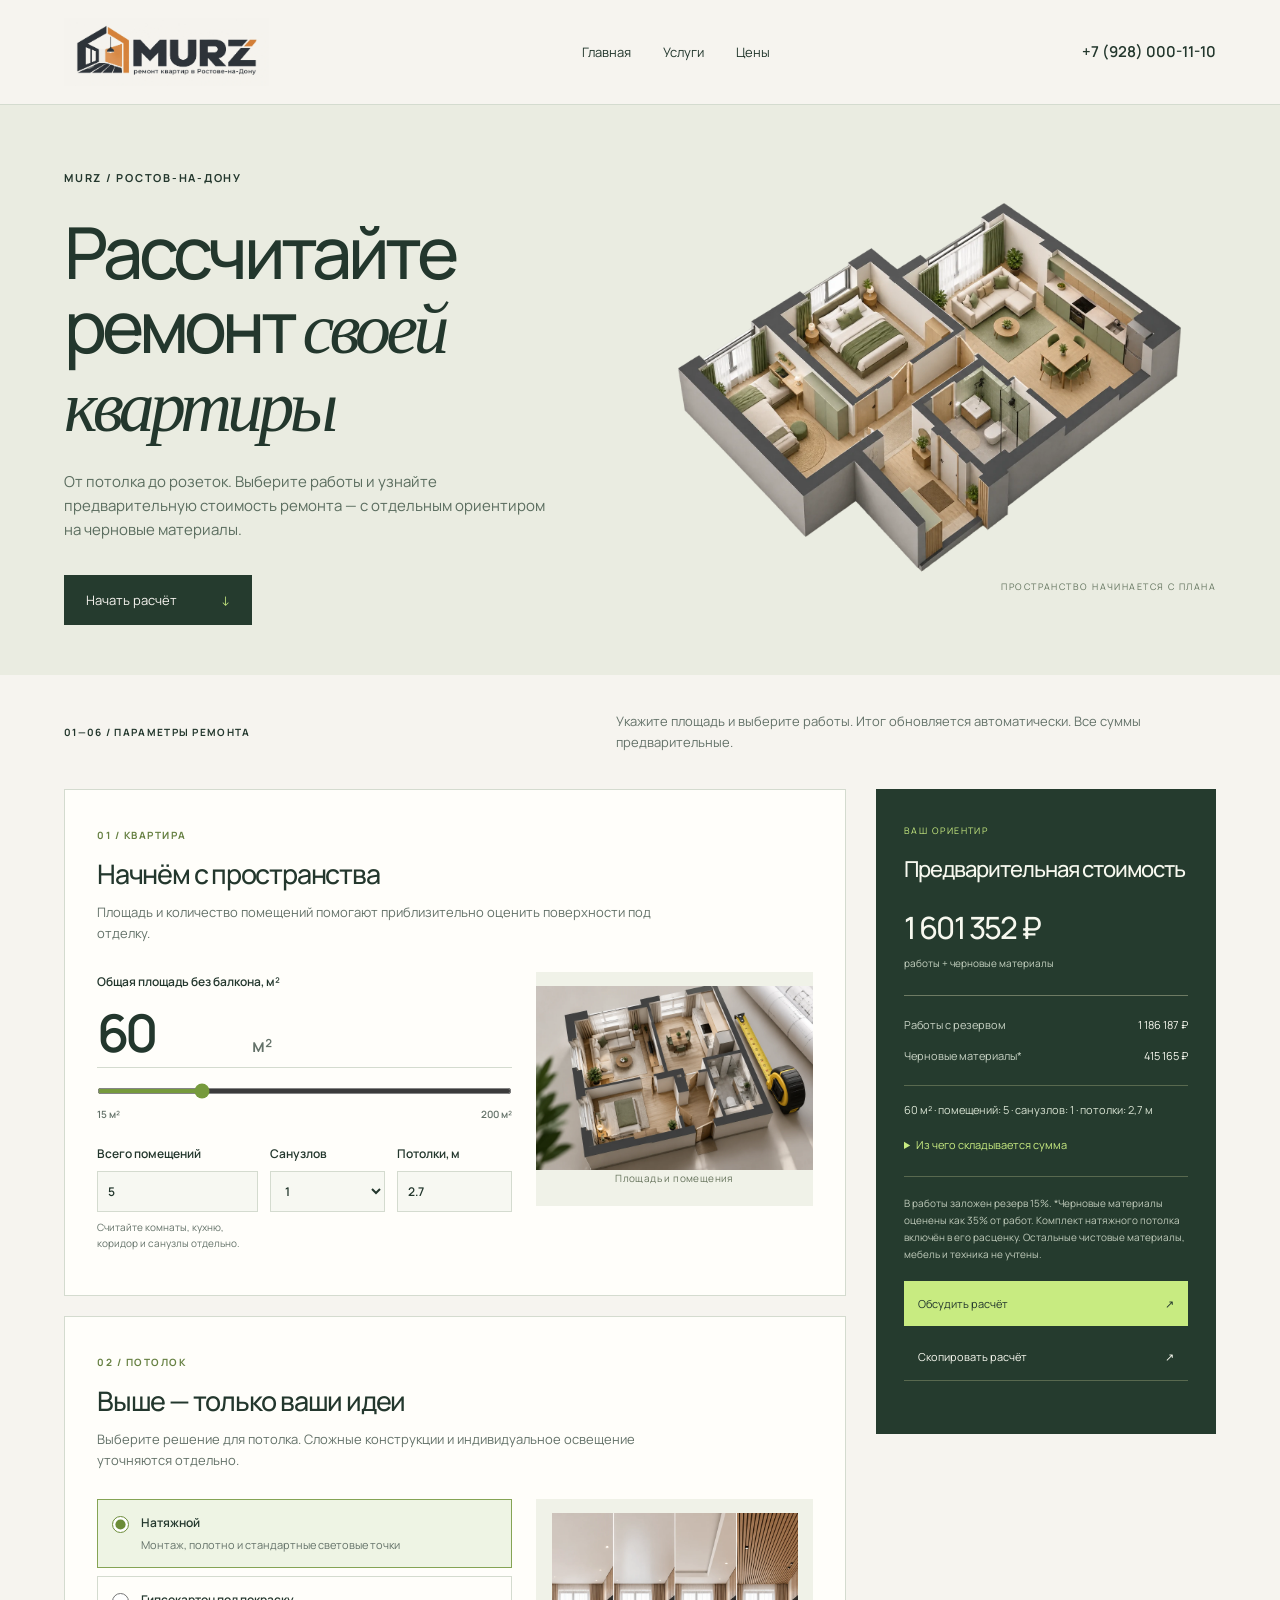
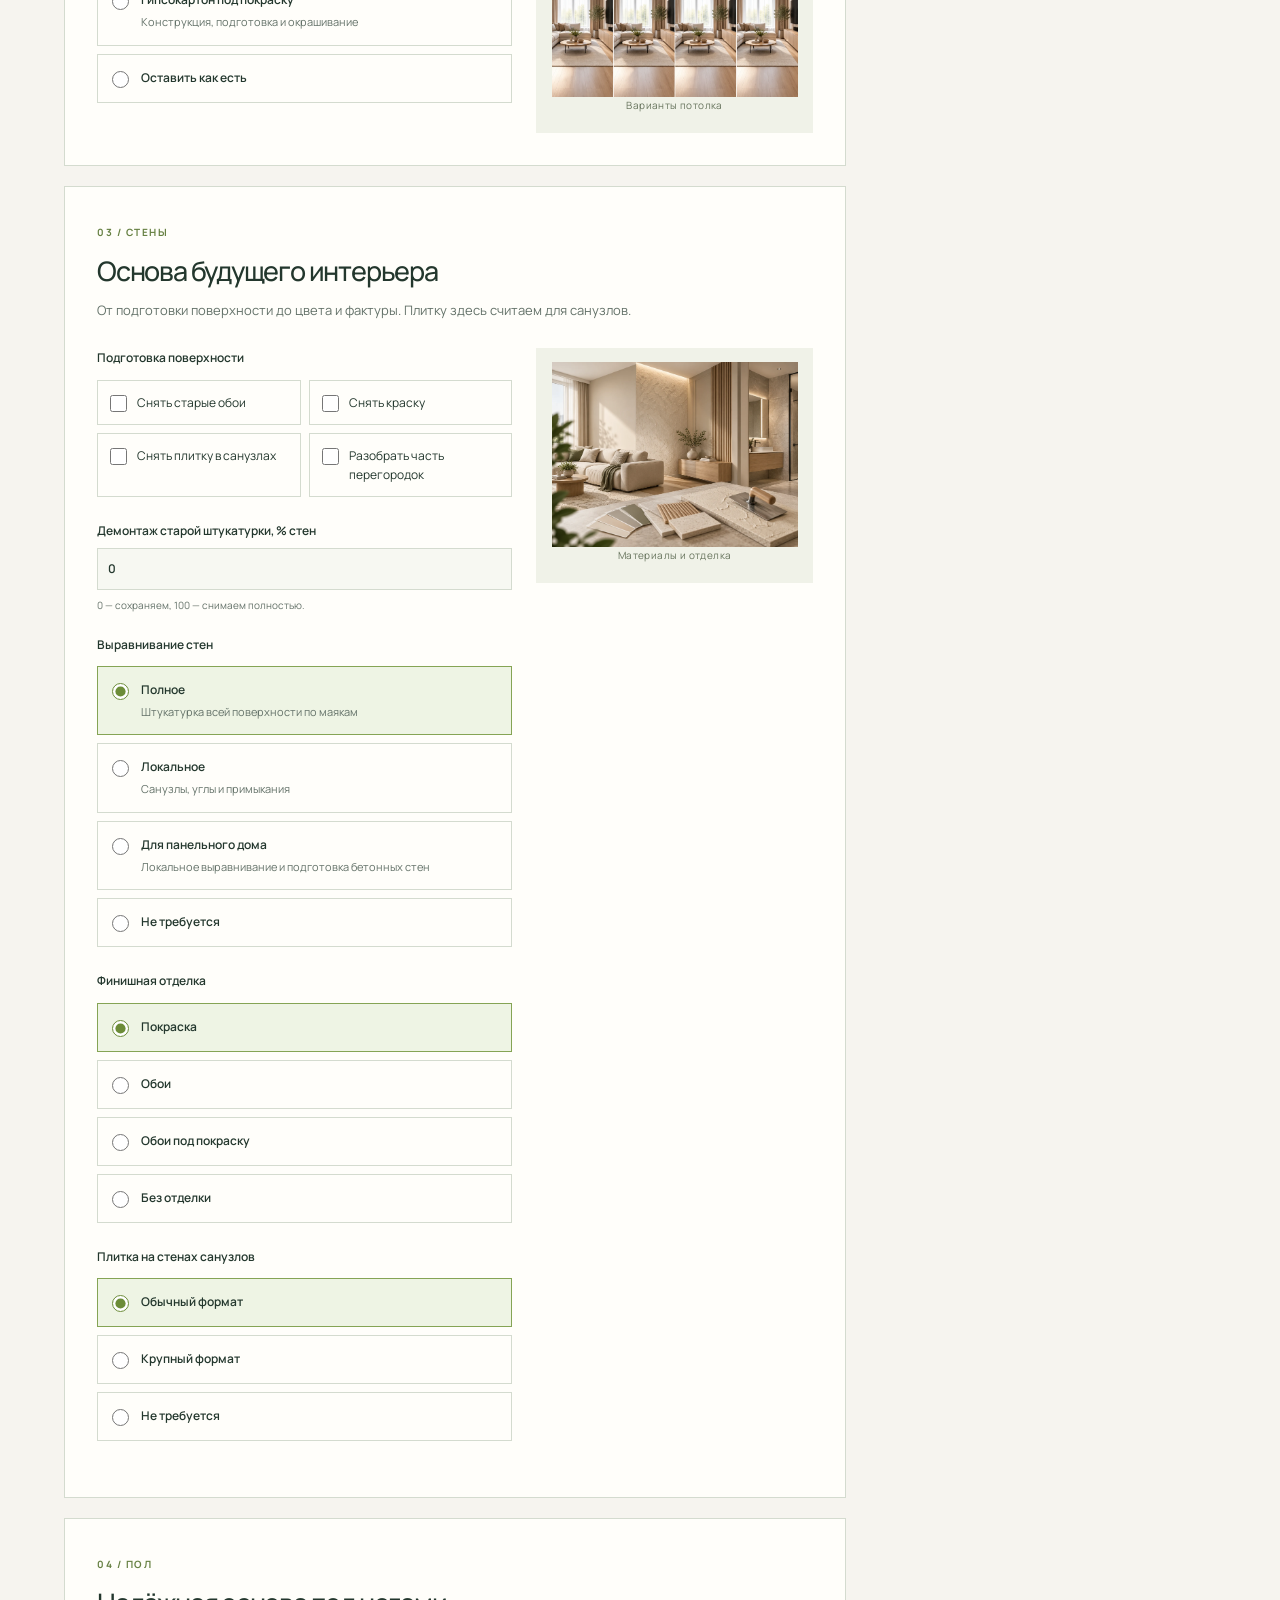
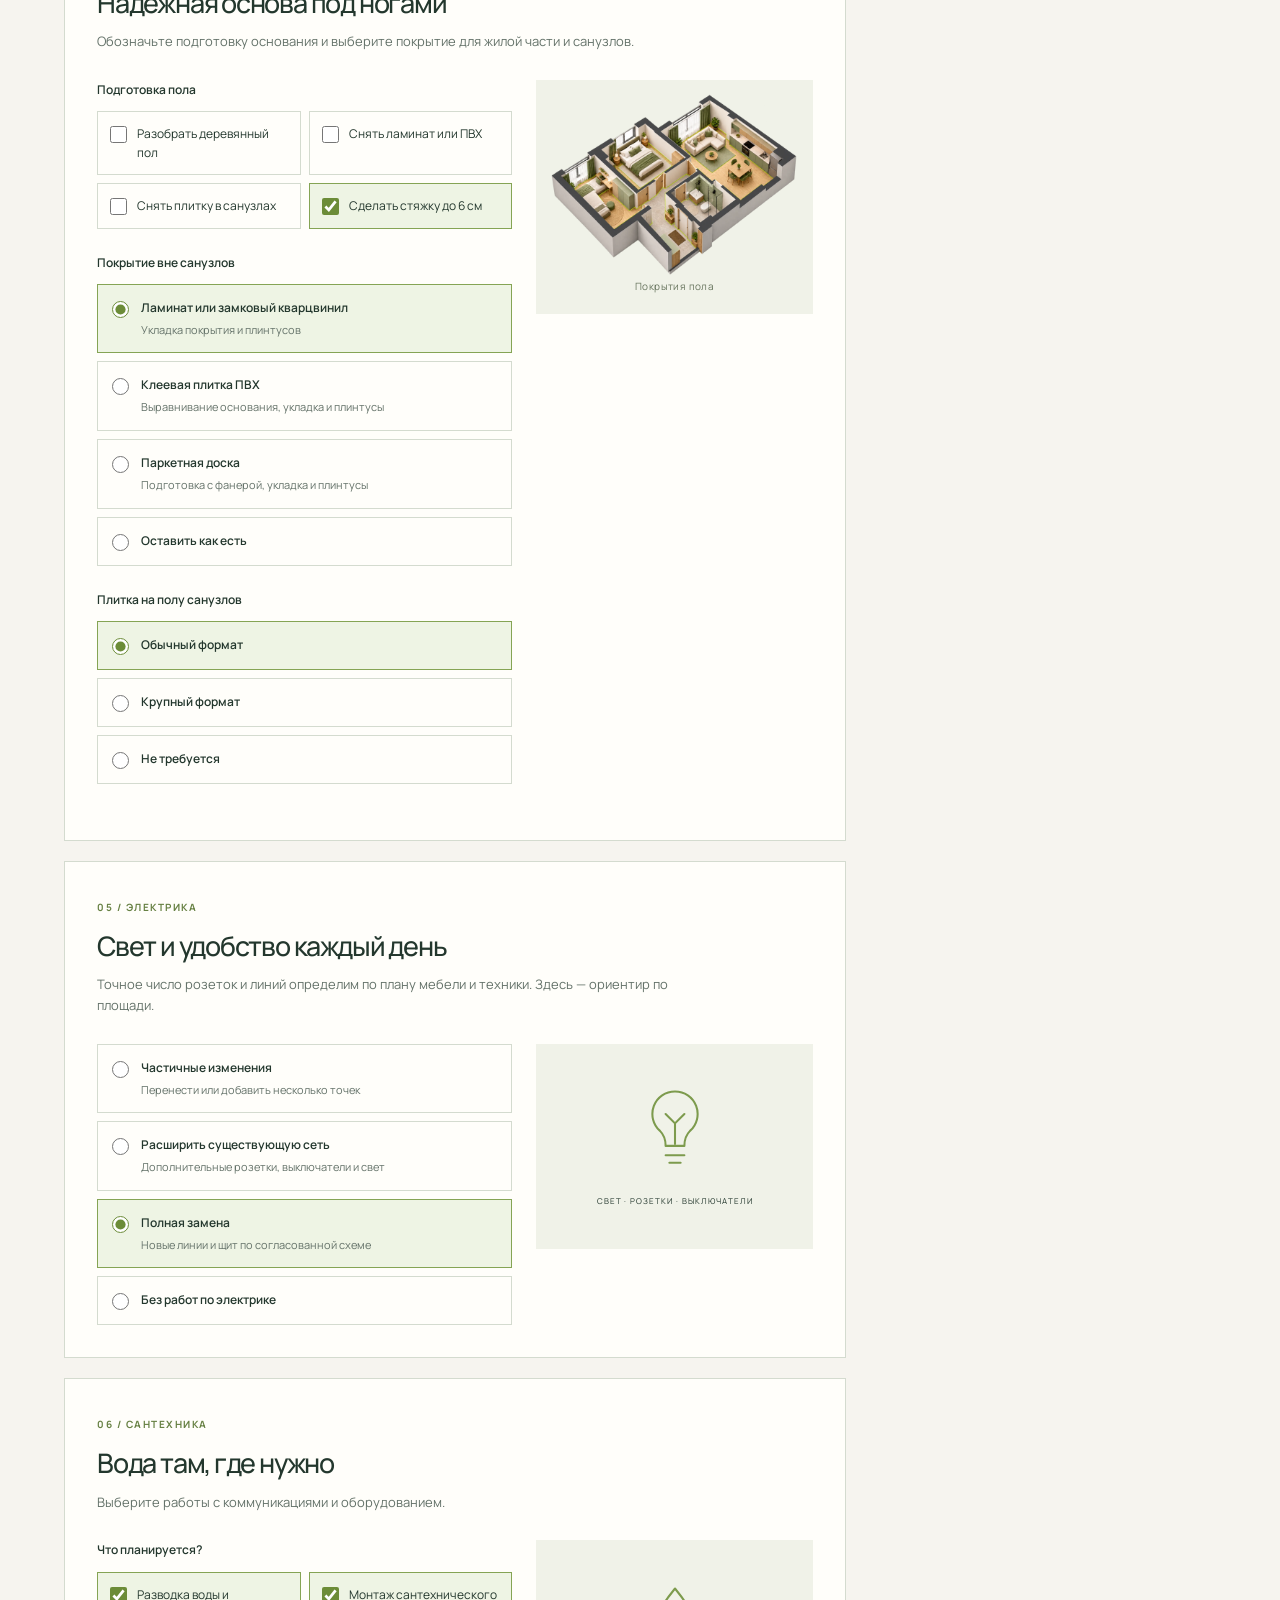
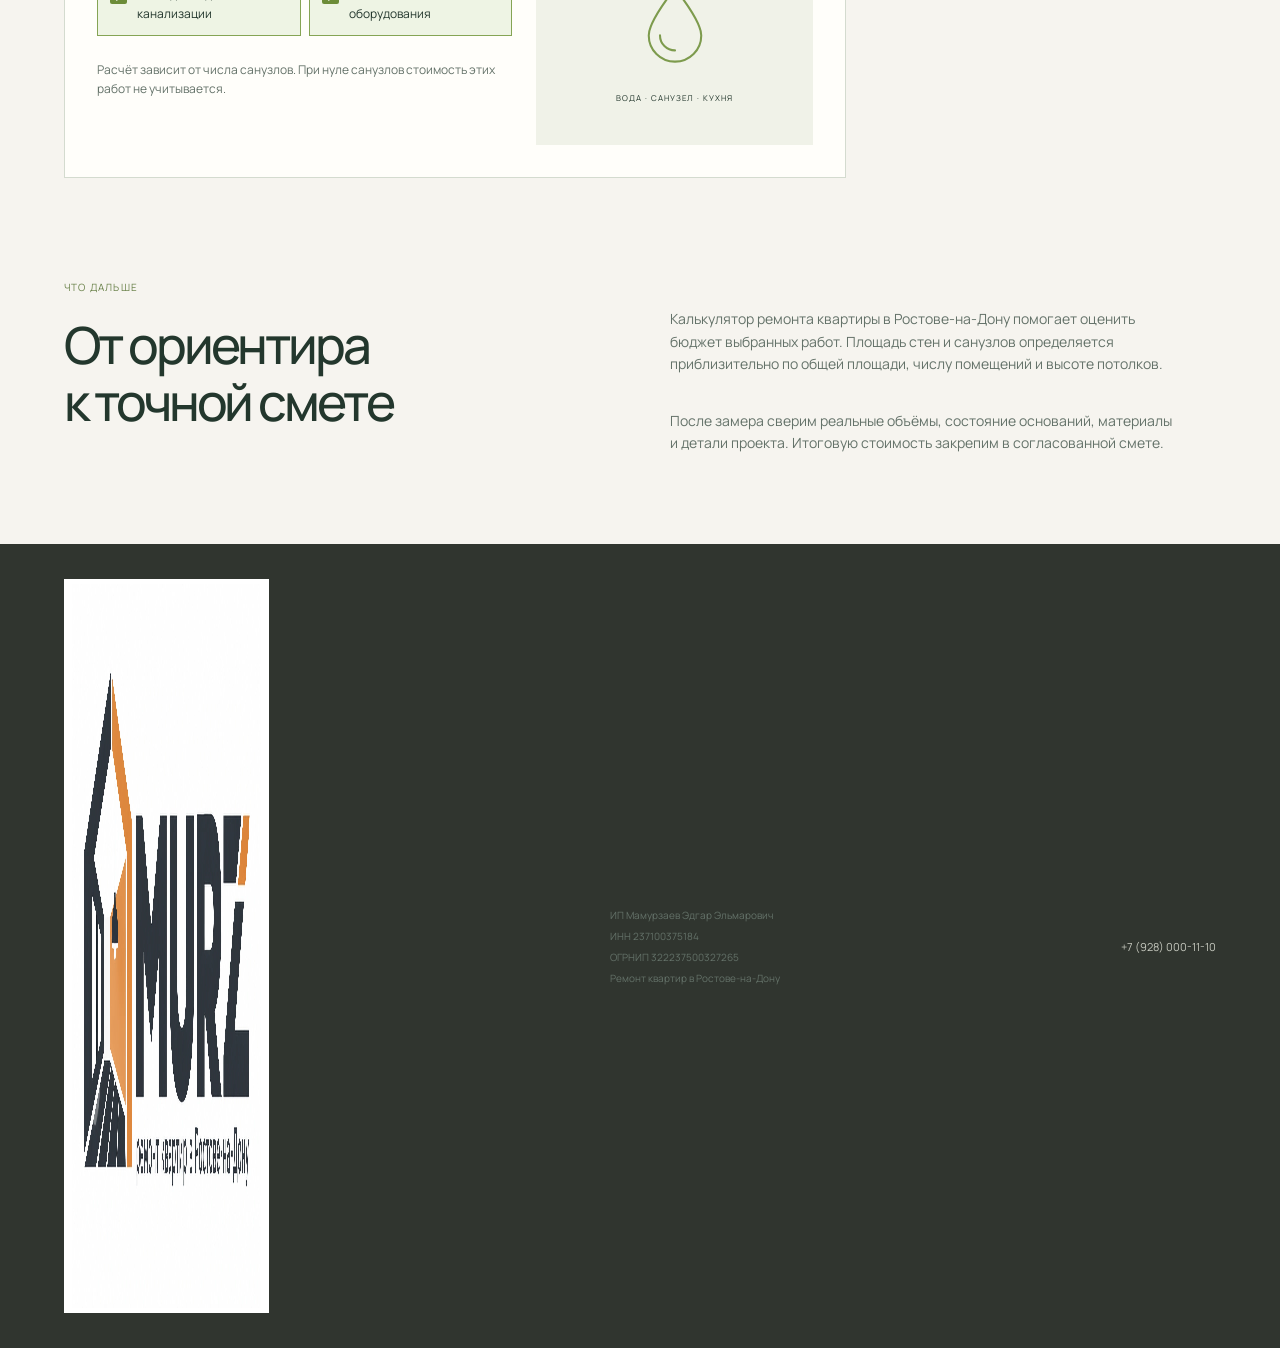
==== calculator/index.html @ fcb72ad4 "Update wall section image in calculator" ====
<!doctype html>
<html lang="ru">
<head>
  <meta charset="utf-8"><meta name="viewport" content="width=device-width, initial-scale=1"><meta name="theme-color" content="#f6f4ef">
  <title>Калькулятор ремонта квартир в Ростове-на-Дону — MURZ</title>
  <meta name="description" content="Рассчитайте стоимость ремонта квартиры в Ростове-на-Дону: потолки, стены, пол, электрика и сантехника. Калькулятор MURZ с разбивкой работ и черновых материалов.">
  <meta property="og:title" content="Калькулятор ремонта квартиры — MURZ"><meta property="og:description" content="Шесть шагов от параметров квартиры к предварительной стоимости ремонта."><meta property="og:type" content="website">
  <link rel="preconnect" href="https://fonts.googleapis.com"><link rel="preconnect" href="https://fonts.gstatic.com" crossorigin>
  <link href="https://fonts.googleapis.com/css2?family=Manrope:wght@400;500;600;700;800&display=swap" rel="stylesheet">
  <link rel="stylesheet" href="../styles.css"><link rel="stylesheet" href="calculator.css?v=brand-20261012">
  <script src="rates.js?v=20261007-2" defer></script><script src="calculator.js?v=20261007-2" defer></script>
</head>
<body>
  <header class="calc-header"><a class="brand brand-logo-link" href="../index.html" aria-label="MURZ — главная"><img class="brand-logo" src="../images/murz-logo.webp" alt="Логотип MURZ — ремонт квартир в Ростове-на-Дону" width="2172" height="724"></a><nav aria-label="Основная навигация"><a href="../index.html">Главная</a><a href="../services/">Услуги</a><a href="../index.html#prices">Цены</a></nav><a class="calc-header-phone" href="tel:+79280001110">+7 (928) 000-11-10</a></header>
  <main>
    <section class="calc-hero"><div class="calc-container calc-hero-grid"><div class="calc-hero-copy"><p class="calc-eyebrow">MURZ / РОСТОВ-НА-ДОНУ</p><h1>Рассчитайте ремонт <em>своей квартиры</em></h1><p>От потолка до розеток. Выберите работы и узнайте предварительную стоимость ремонта — с отдельным ориентиром на черновые материалы.</p><a href="#calculator-form">Начать расчёт <span aria-hidden="true">↓</span></a></div><div class="calc-hero-image"><img src="../images/calc-apartment.webp" alt="Изометрическая иллюстрация квартиры с комнатами, кухней и санузлом" width="1536" height="1024" fetchpriority="high"><span>ПРОСТРАНСТВО НАЧИНАЕТСЯ С ПЛАНА</span></div></div></section>
    <div class="calc-container calc-intro-line"><span>01—06 / ПАРАМЕТРЫ РЕМОНТА</span><p>Укажите площадь и выберите работы. Итог обновляется автоматически. Все суммы предварительные.</p></div>
    <div class="calc-container calc-layout" id="calculator-form"><form id="murz-calc-form" novalidate>
      <section class="calc-section" aria-labelledby="apartment-title"><div class="calc-section-heading"><span>01 / КВАРТИРА</span><h2 id="apartment-title">Начнём с пространства</h2><p>Площадь и количество помещений помогают приблизительно оценить поверхности под отделку.</p></div><div class="calc-section-layout"><div class="calc-controls"><div class="calc-field"><label for="calc-area">Общая площадь без балкона, м²</label><div class="area-control"><input id="calc-area" name="area" type="number" min="15" max="200" step="0.1" value="60" inputmode="decimal" aria-describedby="form-error" required><span>м²</span></div><input id="calc-area-range" type="range" min="15" max="200" step="0.1" value="60" aria-label="Площадь квартиры — ползунок"><div class="range-labels"><span>15 м²</span><span>200 м²</span></div></div>
<div class="select-grid"><label class="calc-field">Всего помещений<input name="rooms" type="number" min="3" max="15" step="1" value="5" required aria-describedby="rooms-help form-error"><small id="rooms-help">Считайте комнаты, кухню, коридор и санузлы отдельно.</small></label><label class="calc-field">Санузлов<select name="bathrooms"><option value="0">0</option><option value="1" selected>1</option><option value="2">2</option></select></label><label class="calc-field">Потолки, м<input name="height" type="number" min="2.3" max="3.7" step="0.01" value="2.7" inputmode="decimal" required aria-describedby="form-error"></label></div><p id="form-error" class="field-error" role="status"></p></div><figure class="calc-figure"><img src="../images/calc-area.webp" alt="Измерительный план квартиры для определения площади и помещений" width="1536" height="1024" loading="lazy"><figcaption>Площадь и помещения</figcaption></figure></div></section>
      <section class="calc-section" aria-labelledby="ceiling-title"><div class="calc-section-heading"><span>02 / ПОТОЛОК</span><h2 id="ceiling-title">Выше — только ваши идеи</h2><p>Выберите решение для потолка. Сложные конструкции и индивидуальное освещение уточняются отдельно.</p></div><div class="calc-section-layout"><div class="calc-controls"><div class="option-stack"><label class="option"><input type="radio" name="ceiling" value="stretch" checked><span><strong>Натяжной</strong><small>Монтаж, полотно и стандартные световые точки</small></span></label><label class="option"><input type="radio" name="ceiling" value="painted"><span><strong>Гипсокартон под покраску</strong><small>Конструкция, подготовка и окрашивание</small></span></label><label class="option"><input type="radio" name="ceiling" value="none"><span><strong>Оставить как есть</strong></span></label></div></div><figure class="calc-figure"><img src="../images/calc-ceiling.webp" alt="Четыре варианта потолка в современной гостиной" width="1448" height="1086" loading="lazy"><figcaption>Варианты потолка</figcaption></figure></div></section>
      <section class="calc-section" aria-labelledby="walls-title"><div class="calc-section-heading"><span>03 / СТЕНЫ</span><h2 id="walls-title">Основа будущего интерьера</h2><p>От подготовки поверхности до цвета и фактуры. Плитку здесь считаем для санузлов.</p></div><div class="calc-section-layout"><div class="calc-controls"><fieldset class="calc-group"><legend>Подготовка поверхности</legend><div class="tick-grid"><label class="tick"><input type="checkbox" name="wallDemo" value="wallpaper"><span>Снять старые обои</span></label><label class="tick"><input type="checkbox" name="wallDemo" value="paint"><span>Снять краску</span></label><label class="tick"><input type="checkbox" name="wallDemo" value="tile"><span>Снять плитку в санузлах</span></label><label class="tick"><input type="checkbox" name="wallDemo" value="partitions"><span>Разобрать часть перегородок</span></label></div></fieldset><label class="calc-field">Демонтаж старой штукатурки, % стен<input name="plaster" type="number" min="0" max="100" step="1" value="0" required aria-describedby="form-error"><small>0 — сохраняем, 100 — снимаем полностью.</small></label><fieldset class="calc-group"><legend>Выравнивание стен</legend><div class="option-stack"><label class="option"><input type="radio" name="wallLevel" value="full" checked><span><strong>Полное</strong><small>Штукатурка всей поверхности по маякам</small></span></label><label class="option"><input type="radio" name="wallLevel" value="local"><span><strong>Локальное</strong><small>Санузлы, углы и примыкания</small></span></label><label class="option"><input type="radio" name="wallLevel" value="panel"><span><strong>Для панельного дома</strong><small>Локальное выравнивание и подготовка бетонных стен</small></span></label><label class="option"><input type="radio" name="wallLevel" value="none"><span><strong>Не требуется</strong></span></label></div></fieldset><fieldset class="calc-group"><legend>Финишная отделка</legend><div class="option-stack"><label class="option"><input type="radio" name="wallFinish" value="paint" checked><span><strong>Покраска</strong></span></label><label class="option"><input type="radio" name="wallFinish" value="wallpaper"><span><strong>Обои</strong></span></label><label class="option"><input type="radio" name="wallFinish" value="paintable"><span><strong>Обои под покраску</strong></span></label><label class="option"><input type="radio" name="wallFinish" value="none"><span><strong>Без отделки</strong></span></label></div></fieldset><fieldset class="calc-group"><legend>Плитка на стенах санузлов</legend><div class="option-stack"><label class="option"><input type="radio" name="wallTile" value="standard" checked><span><strong>Обычный формат</strong></span></label><label class="option"><input type="radio" name="wallTile" value="large"><span><strong>Крупный формат</strong></span></label><label class="option"><input type="radio" name="wallTile" value="none"><span><strong>Не требуется</strong></span></label></div></fieldset></div><figure class="calc-figure"><img src="../images/calc-walls.webp" alt="Палитра отделочных материалов для стен и интерьера квартиры" width="1448" height="1086" loading="lazy"><figcaption>Материалы и отделка</figcaption></figure></div></section>
      <section class="calc-section" aria-labelledby="floor-title"><div class="calc-section-heading"><span>04 / ПОЛ</span><h2 id="floor-title">Надёжная основа под ногами</h2><p>Обозначьте подготовку основания и выберите покрытие для жилой части и санузлов.</p></div><div class="calc-section-layout"><div class="calc-controls"><fieldset class="calc-group"><legend>Подготовка пола</legend><div class="tick-grid"><label class="tick"><input type="checkbox" name="floorPrep" value="wood"><span>Разобрать деревянный пол</span></label><label class="tick"><input type="checkbox" name="floorPrep" value="laminate"><span>Снять ламинат или ПВХ</span></label><label class="tick"><input type="checkbox" name="floorPrep" value="tile"><span>Снять плитку в санузлах</span></label><label class="tick"><input type="checkbox" name="floorPrep" value="screed" checked><span>Сделать стяжку до 6 см</span></label></div></fieldset><fieldset class="calc-group"><legend>Покрытие вне санузлов</legend><div class="option-stack"><label class="option"><input type="radio" name="floorFinish" value="laminate" checked><span><strong>Ламинат или замковый кварцвинил</strong><small>Укладка покрытия и плинтусов</small></span></label><label class="option"><input type="radio" name="floorFinish" value="vinyl"><span><strong>Клеевая плитка ПВХ</strong><small>Выравнивание основания, укладка и плинтусы</small></span></label><label class="option"><input type="radio" name="floorFinish" value="parquet"><span><strong>Паркетная доска</strong><small>Подготовка с фанерой, укладка и плинтусы</small></span></label><label class="option"><input type="radio" name="floorFinish" value="none"><span><strong>Оставить как есть</strong></span></label></div></fieldset><fieldset class="calc-group"><legend>Плитка на полу санузлов</legend><div class="option-stack"><label class="option"><input type="radio" name="floorTile" value="standard" checked><span><strong>Обычный формат</strong></span></label><label class="option"><input type="radio" name="floorTile" value="large"><span><strong>Крупный формат</strong></span></label><label class="option"><input type="radio" name="floorTile" value="none"><span><strong>Не требуется</strong></span></label></div></fieldset></div><figure class="calc-figure"><img src="../images/calc-floor.webp" alt="Иллюстрация: покрытия пола" width="1536" height="1024" loading="lazy"><figcaption>Покрытия пола</figcaption></figure></div></section>
      <section class="calc-section" aria-labelledby="electric-title"><div class="calc-section-heading"><span>05 / ЭЛЕКТРИКА</span><h2 id="electric-title">Свет и удобство каждый день</h2><p>Точное число розеток и линий определим по плану мебели и техники. Здесь — ориентир по площади.</p></div><div class="calc-section-layout"><div class="calc-controls"><div class="option-stack"><label class="option"><input type="radio" name="electric" value="partial"><span><strong>Частичные изменения</strong><small>Перенести или добавить несколько точек</small></span></label><label class="option"><input type="radio" name="electric" value="expanded"><span><strong>Расширить существующую сеть</strong><small>Дополнительные розетки, выключатели и свет</small></span></label><label class="option"><input type="radio" name="electric" value="new" checked><span><strong>Полная замена</strong><small>Новые линии и щит по согласованной схеме</small></span></label><label class="option"><input type="radio" name="electric" value="none"><span><strong>Без работ по электрике</strong></span></label></div></div><div class="calc-icon-panel" aria-hidden="true"><svg viewBox="0 0 48 48"><path d="M24 4a12 12 0 0 0-8 21c3 3 3 6 3 8h10c0-2 0-5 3-8A12 12 0 0 0 24 4Z"/><path d="M19 38h10m-8 4h6m-3-10V21m-5-5 5 5 5-5"/></svg><small>СВЕТ · РОЗЕТКИ · ВЫКЛЮЧАТЕЛИ</small></div></div></section>
      <section class="calc-section" aria-labelledby="plumbing-title"><div class="calc-section-heading"><span>06 / САНТЕХНИКА</span><h2 id="plumbing-title">Вода там, где нужно</h2><p>Выберите работы с коммуникациями и оборудованием.</p></div><div class="calc-section-layout"><div class="calc-controls"><fieldset class="calc-group"><legend>Что планируется?</legend><div class="tick-grid"><label class="tick"><input type="checkbox" name="plumbing" value="pipes" checked><span>Разводка воды и канализации</span></label><label class="tick"><input type="checkbox" name="plumbing" value="equipment" checked><span>Монтаж сантехнического оборудования</span></label></div></fieldset><p class="section-help">Расчёт зависит от числа санузлов. При нуле санузлов стоимость этих работ не учитывается.</p></div><div class="calc-icon-panel" aria-hidden="true"><svg viewBox="0 0 48 48"><path d="M24 4S10 21 10 29a14 14 0 0 0 28 0C38 21 24 4 24 4Z"/><path d="M16 29a8 8 0 0 0 8 8"/></svg><small>ВОДА · САНУЗЕЛ · КУХНЯ</small></div></div></section>
    </form>
    <aside class="calc-summary" id="calculation-result" aria-labelledby="summary-title"><span class="summary-eyebrow">ВАШ ОРИЕНТИР</span><h2 id="summary-title">Предварительная стоимость</h2><div class="summary-total" aria-live="polite" aria-atomic="true"><strong id="summary-total">—</strong><span>работы + черновые материалы</span></div><dl class="summary-rows"><div><dt>Работы с резервом</dt><dd id="summary-work">—</dd></div><div><dt>Черновые материалы*</dt><dd id="summary-materials">—</dd></div></dl><p id="summary-selection" class="summary-selection"></p><details class="summary-details"><summary>Из чего складывается сумма</summary><dl id="summary-breakdown" class="summary-rows"></dl></details><p class="summary-note">В работы заложен резерв 15%. *Черновые материалы оценены как 35% от работ. Комплект натяжного потолка включён в его расценку. Остальные чистовые материалы, мебель и техника не учтены.</p><a class="summary-phone" href="tel:+79280001110">Обсудить расчёт <span aria-hidden="true">↗</span></a><button type="button" id="copy-calculation" class="summary-copy">Скопировать расчёт <span aria-hidden="true">↗</span></button><span id="copy-status" class="copy-status" role="status"></span><div class="manual-copy" id="manual-copy" hidden><label for="calculation-text">Выделите и скопируйте текст</label><textarea id="calculation-text" readonly rows="8"></textarea></div></aside></div>
    <section class="calc-container calc-outro"><div><span>ЧТО ДАЛЬШЕ</span><h2>От ориентира<br>к точной смете</h2></div><div><p>Калькулятор ремонта квартиры в Ростове-на-Дону помогает оценить бюджет выбранных работ. Площадь стен и санузлов определяется приблизительно по общей площади, числу помещений и высоте потолков.</p><p>После замера сверим реальные объёмы, состояние оснований, материалы и детали проекта. Итоговую стоимость закрепим в согласованной смете.</p></div></section>
  </main><a class="mobile-result" href="#calculation-result"><span>Ваш расчёт <span aria-hidden="true">↗</span></span><strong id="mobile-total">—</strong></a>
  <footer class="calc-footer"><a class="brand brand-logo-link footer-logo-link" href="../index.html" aria-label="MURZ — на главную"><img class="brand-logo" src="../images/murz-logo.webp" alt="Логотип MURZ" width="2172" height="724"></a><div class="calc-footer-requisites"><span>ИП Мамурзаев Эдгар Эльмарович</span><span>ИНН 237100375184</span><span>ОГРНИП 322237500327265</span><span>Ремонт квартир в Ростове-на-Дону</span></div><a href="tel:+79280001110">+7 (928) 000-11-10</a></footer>
  <noscript><p class="calc-container">Для расчёта включите JavaScript или позвоните нам: +7 (928) 000-11-10.</p></noscript>
</body></html>
---- styles.css ----
:root{--paper:#f3f1eb;--ink:#242722;--muted:#85867f;--line:#d8d8d0;--lime:#c5ed68;--dark:#30352f;--serif:Georgia,'Times New Roman',serif}*{box-sizing:border-box}html{scroll-behavior:smooth}body{margin:0;background:var(--paper);color:var(--ink);font-family:'DM Sans',Arial,sans-serif;font-size:15px;-webkit-font-smoothing:antialiased}a{color:inherit;text-decoration:none}.topbar{height:78px;padding:0 6vw;display:flex;align-items:center;justify-content:space-between;border-bottom:1px solid var(--line);position:relative;z-index:5;background:var(--paper)}.brand{font-family:'Manrope',sans-serif;font-weight:800;letter-spacing:-.09em;font-size:27px}.brand-dot{color:#92bd36}.desktop-nav{display:flex;gap:32px;font-size:12px;color:#60625c}.desktop-nav a:hover,.text-link:hover{color:#729526}.header-cta{font-size:12px;border-bottom:1px solid var(--ink);padding:9px 0}.header-cta span{margin-left:15px}.menu-toggle{display:none;border:0;background:none}.hero{min-height:610px;padding:0 6vw;display:grid;grid-template-columns:.94fr 1.06fr;align-items:center;gap:5vw;overflow:hidden}.hero-copy{padding:46px 0}.eyebrow,.section-kicker{font-size:10px;letter-spacing:.13em;font-weight:600}.eyebrow{display:flex;align-items:center;gap:12px}.eyebrow-line{width:30px;height:1px;background:#7a9c35}.hero h1{font-family:'Manrope',sans-serif;font-size:clamp(54px,7vw,100px);letter-spacing:-.085em;line-height:.98;font-weight:500;margin:48px 0 56px}.hero h1 em,h2 em{font-family:var(--serif);font-weight:400;letter-spacing:-.07em}.hero-bottom{display:flex;align-items:center;justify-content:space-between;max-width:390px}.hero-note{font-size:11px;color:#66685f;letter-spacing:.03em}.hero-note span{color:#94b947;padding:0 8px}.round-link{width:40px;height:40px;border:1px solid #b9b9b0;border-radius:50%;display:grid;place-items:center;font-size:18px}.hero-art{height:min(510px,45vw);min-height:370px;position:relative;overflow:hidden;background:#d9d9c9}.art-window{position:absolute;left:11%;top:9%;width:64%;height:71%;background:#b8c7c0;overflow:hidden}.art-sun{position:absolute;width:32%;aspect-ratio:1;border-radius:50%;background:#e9d4a2;top:11%;right:15%;filter:blur(1px)}.art-view{position:absolute;inset:52% -8% -15%;background:linear-gradient(155deg,#8c9c8c,#677665 50%,#adb19b);clip-path:polygon(0 37%,32% 4%,54% 31%,76% 0,100% 25%,100% 100%,0 100%)}.art-wall{position:absolute;right:0;top:0;width:29%;height:100%;background:#e7e3d7}.art-floor{position:absolute;bottom:0;left:0;width:100%;height:20%;background:linear-gradient(170deg,#c8bca8,#b2a58f);clip-path:polygon(0 24%,100% 0,100% 100%,0 100%)}.art-pillar{position:absolute;right:24%;top:0;width:6%;height:88%;background:#efede4;box-shadow:7px 0 20px #79796c22}.art-chair{position:absolute;bottom:13%;left:37%;width:25%;height:26%;border:11px solid #726f60;border-bottom:0;border-radius:50% 50% 0 0;transform:skew(-7deg)}.art-chair:before,.art-chair:after{content:'';position:absolute;bottom:-42%;width:7px;height:47%;background:#726f60}.art-chair:before{left:8%}.art-chair:after{right:8%}.art-chair i{position:absolute;bottom:-2px;left:-15%;width:120%;height:12px;background:#726f60}.art-caption{position:absolute;left:5%;right:5%;bottom:4%;display:flex;justify-content:space-between;font-size:9px;letter-spacing:.13em}.art-mark{position:absolute;right:5%;top:5%;font-family:'Manrope';font-size:50px;font-weight:700;color:#f3f1eb;mix-blend-mode:multiply}.section-pad{padding:105px 10vw}.section-kicker{display:flex;align-items:center;gap:13px;color:#72746b}.section-kicker>span:first-child{color:#8cae43}.estimate{background:#e9e8df}.estimate-layout{display:grid;grid-template-columns:1fr 1fr;gap:8vw;margin-top:50px}.estimate h2,.section-heading h2,.terms h2,.booking h2{font-family:'Manrope',sans-serif;font-size:clamp(42px,5vw,67px);font-weight:500;letter-spacing:-.08em;line-height:1.02;margin:0}.section-hint{margin-top:42px;color:var(--muted);font-size:12px}.calculator{padding-top:7px}.range-readout{display:flex;align-items:end;justify-content:space-between}.range-readout strong{font-family:'Manrope';font-size:54px;letter-spacing:-.06em;font-weight:500}.range-readout small{font-size:17px;letter-spacing:0;color:#707269}.rate{font-size:12px;color:#71736c;padding-bottom:12px}input[type=range]{width:100%;margin:32px 0 11px;accent-color:#839f42;height:4px;cursor:pointer}.range-ends{display:flex;justify-content:space-between;color:#8a8b82;font-size:10px}.estimate-total{border-top:1px solid #c7c8bd;margin-top:38px;padding-top:19px;display:flex;justify-content:space-between;align-items:center;font-size:11px;color:#73756e}.estimate-total strong{font-family:'Manrope';font-size:19px;color:var(--ink);font-weight:600}.text-link{display:inline-block;margin-top:27px;font-size:12px;border-bottom:1px solid #9e9f96;padding-bottom:8px}.text-link span{margin-left:24px}.about{background:#30352f;color:#f3f1eb}.about .section-kicker,.advantages .section-kicker,.stages .section-kicker,.gallery .section-kicker,.booking .section-kicker{color:#bdc0b6}.about .section-heading,.section-heading{display:grid;grid-template-columns:1fr 1fr;gap:8vw;align-items:center;margin-top:58px}.about .section-heading h2{font-family:'Manrope';font-weight:500;font-size:clamp(44px,5.4vw,72px);line-height:1.05;letter-spacing:-.08em;margin:0}.empty-field{height:92px;border:1px dashed #b7b8ad66;border-radius:2px}.empty-field.wide{height:130px}.about .empty-field{border-color:#d5d8cd4d}.advantages{padding-bottom:70px}.adv-grid{display:grid;grid-template-columns:repeat(4,1fr);gap:14px;margin-top:54px}.adv-card{padding:22px 19px 18px;background:#e9e8df;min-height:205px;display:flex;flex-direction:column}.adv-card>span{font-size:10px;color:#8cae43}.adv-card h3{font-family:'Manrope';font-size:17px;letter-spacing:-.04em;font-weight:600;margin:28px 0 20px}.adv-card .empty-field{height:49px;margin-top:auto;border-color:#c7c8be}.checklist{margin-top:65px;padding:36px 0 0;border-top:1px solid var(--line);display:grid;grid-template-columns:1fr 1fr;gap:5vw}.checklist h3{font-family:'Manrope';font-size:22px;font-weight:500;letter-spacing:-.05em;margin:23px 0}.check-columns{display:grid;grid-template-columns:1fr 1fr;gap:18px}.check-columns p{font-size:12px;margin:0 0 15px}.check-columns b{color:#8eae47;margin-right:8px}.check-columns .empty-field{height:95px;border-color:#c7c8be}.stages{background:#e9e8df}.stages .section-heading,.prices .section-heading,.gallery .section-heading{margin-bottom:52px}.stages .section-heading h2,.prices .section-heading h2,.gallery .section-heading h2{font-size:clamp(42px,5vw,65px)}.stages .empty-field,.prices .empty-field,.gallery .empty-field{border-color:#c3c4b9}.stage-list{display:grid;grid-template-columns:repeat(5,1fr);border-top:1px solid #c9cac0}.stage-list div{min-height:98px;border-bottom:1px solid #c9cac0;padding:17px 12px 17px 0;display:flex;flex-direction:column;justify-content:space-between}.stage-list span{font-size:10px;color:#8eaa4e}.stage-list b{font-size:12px;font-weight:500}.price-row{border-top:1px solid var(--line);display:grid;grid-template-columns:1fr 180px 25px;align-items:center;min-height:65px;font-size:12px;color:#6d6f67}.price-row:last-child{border-bottom:1px solid var(--line)}.price-row:first-of-type{font-size:10px;text-transform:uppercase;letter-spacing:.09em;color:#999a92}.price-row span:last-child{text-align:right;font-size:19px;color:#8cae43}.gallery{background:#30352f;color:#f3f1eb}.gallery-grid{display:grid;grid-template-columns:1.3fr 1fr 1fr;gap:14px}.gallery-placeholder{height:240px;background:#41473f;position:relative;display:flex;align-items:center;justify-content:center;color:#a5aa9b;font-size:10px;letter-spacing:.14em}.gallery-placeholder.large{height:310px;background:#3a4039}.gallery-placeholder i{position:absolute;right:16px;bottom:13px;font-style:normal;font-size:10px;color:#b9bead}.terms{background:#e9e8df}.terms-grid{display:grid;grid-template-columns:1fr 1fr;gap:14px;margin-top:48px}.terms-grid article{padding:30px;background:var(--paper);min-height:255px;display:flex;flex-direction:column;justify-content:space-between}.terms h2{font-size:clamp(36px,4.2vw,54px)}.terms .empty-field{height:55px;border-color:#c8c9bd}.booking{background:#30352f;color:#f3f1eb}.booking-layout{display:grid;grid-template-columns:1fr 1fr;gap:8vw;align-items:center;margin-top:48px}.booking .empty-field{height:170px;border-color:#d5d8cd4d}footer{display:flex;align-items:center;justify-content:space-between;padding:28px 6vw 95px;background:#30352f;color:#c6c9bf;font-size:9px;letter-spacing:.1em}footer .brand{color:#f3f1eb}.floating-actions{position:fixed;right:22px;bottom:20px;z-index:10;display:flex;align-items:center;gap:9px}.float-calc,.float-book{height:54px;display:flex;align-items:center;box-shadow:0 8px 30px #20221d25}.float-calc{background:#f3f1eb;padding:5px 17px 5px 6px;gap:11px;font-size:10px;line-height:1.15;border-radius:30px}.float-icon{width:42px;height:42px;display:grid;place-items:center;background:#e5ebd7;border-radius:50%;font-size:17px}.float-book{background:var(--lime);border-radius:28px;padding:0 8px 0 20px;gap:14px;font-size:11px}.book-arrow{height:38px;width:38px;background:#31362d;border-radius:50%;color:white;display:grid;place-items:center;font-size:16px}.menu-open .desktop-nav{display:flex}@media(max-width:850px){.topbar{padding:0 5vw}.desktop-nav{gap:17px}.hero{padding:0 5vw;min-height:550px;gap:3vw}.hero h1{font-size:clamp(54px,8vw,78px)}.section-pad{padding:82px 7vw}.adv-grid{grid-template-columns:repeat(2,1fr)}.stage-list{grid-template-columns:repeat(2,1fr)}.gallery-placeholder{height:190px}.gallery-placeholder.large{height:250px}}@media(max-width:620px){.topbar{height:68px}.desktop-nav{display:none;position:absolute;top:67px;left:0;right:0;background:var(--paper);padding:18px 6vw 24px;border-bottom:1px solid var(--line);flex-direction:column;gap:18px}.desktop-nav a{font-size:14px}.header-cta{margin-left:auto;margin-right:19px;font-size:11px}.menu-toggle{display:flex;width:27px;height:27px;flex-direction:column;justify-content:center;gap:5px;padding:3px}.menu-toggle span{height:1px;width:100%;background:var(--ink)}.hero{display:flex;flex-direction:column;align-items:stretch;gap:0;padding:35px 5vw 32px;min-height:0}.hero-copy{padding:14px 0 24px}.hero h1{font-size:clamp(55px,14vw,78px);margin:33px 0 30px}.hero-art{height:72vw;min-height:280px}.art-window{width:68%}.section-pad{padding:68px 6vw}.estimate-layout,.about .section-heading,.section-heading,.checklist,.booking-layout{grid-template-columns:1fr;gap:27px;margin-top:36px}.estimate h2,.booking h2{font-size:50px}.section-hint{margin-top:22px}.range-readout strong{font-size:47px}.estimate-total{margin-top:26px}.adv-grid{gap:9px;margin-top:36px}.adv-card{padding:17px 14px;min-height:180px}.adv-card h3{font-size:15px;margin:22px 0 15px}.checklist{padding-top:28px;margin-top:48px}.checklist h3{margin:16px 0}.stage-list{grid-template-columns:1fr 1fr}.stage-list div{min-height:83px}.stages .section-heading,.prices .section-heading,.gallery .section-heading{margin-bottom:35px}.empty-field.wide{height:98px}.price-row{grid-template-columns:1fr 110px 20px;min-height:58px;font-size:11px}.gallery-grid{grid-template-columns:1fr 1fr;gap:9px}.gallery-placeholder,.gallery-placeholder.large{height:39vw;min-height:145px}.gallery-placeholder.large{grid-column:span 2;height:53vw}.terms-grid{grid-template-columns:1fr;margin-top:35px}.terms-grid article{min-height:200px;padding:24px}.booking-layout{gap:30px}.booking .empty-field{height:130px}footer{padding:25px 6vw 96px}footer>span{display:none}.floating-actions{right:12px;bottom:12px;gap:6px}.float-calc,.float-book{height:50px}.float-calc{padding-right:12px;gap:8px}.float-icon{width:39px;height:39px}.float-book{padding-left:14px;gap:9px;font-size:10px}.book-arrow{width:36px;height:36px}}
---- calculator/calculator.css ----
:root { --paper: #f6f4ef; --ink: #23372d; --muted: #647269; --line: #d4dbcf; --lime: #c8eb81; --dark: #253b2e; }
html { scroll-padding-top: 24px; }
body { background: var(--paper); color: var(--ink); font: 15px/1.6 'Manrope', Arial, sans-serif; }
button, input, select, textarea { font: inherit; }
button, a, input, select, summary { -webkit-tap-highlight-color: transparent; }
button, a, input, select, textarea, summary { outline-offset: 5px; }
:focus-visible { outline: 2px solid #789a3d; }
img { display: block; max-width: 100%; }
.calc-container { width: min(1440px, 90%); margin-inline: auto; }
.calc-header { min-height: 88px; padding: 18px 5%; display: flex; gap: 40px; align-items: center; border-bottom: 1px solid var(--line); }
.calc-header .brand, .calc-footer .brand { font-size: 33px; }
.calc-header .brand-logo-link, .calc-footer .brand-logo-link { width: 205px; }
.calc-header .brand-logo { display: block; width: 100%; height: auto; mix-blend-mode: multiply; }
.calc-footer .brand-logo-link { background: #fff; padding: 5px 8px; }
.calc-footer .brand-logo-link .brand-logo { mix-blend-mode: normal; }
.calc-footer-requisites { display: grid; gap: 5px; max-width: 470px; font-size: 10px; line-height: 1.6; color: var(--muted); }
.calc-header nav { display: flex; gap: 32px; margin-inline: auto; font-size: 13px; }
.calc-header a:hover, .calc-footer a:hover { color: #718e34; }
.calc-header-phone { font-size: 15px; font-weight: 600; white-space: nowrap; }
.calc-hero { padding: 64px 0 50px; overflow: hidden; background: #eaece1; }
.calc-hero-grid { display: grid; grid-template-columns: 1fr 1fr; align-items: center; gap: 12px; }
.calc-eyebrow { font-size: 11px; font-weight: 700; letter-spacing: .16em; margin: 0 0 28px; }
.calc-hero h1 { max-width: 720px; font-size: clamp(42px, 5.6vw, 84px); font-weight: 500; line-height: 1.04; letter-spacing: -.065em; margin: 0 0 25px; }
.calc-hero h1 em { font-family: Georgia, serif; font-weight: 400; }
.calc-hero-copy > p:not(.calc-eyebrow) { max-width: 490px; color: #5b6d5f; font-size: 15px; }
.calc-hero-copy > a { display: inline-flex; align-items: center; gap: 44px; background: var(--dark); color: #f6f4ef; padding: 15px 22px; margin-top: 18px; font-size: 13px; }
.calc-hero-copy > a span { color: var(--lime); }
.calc-hero-copy > a:hover { background: #3d5543; }
.calc-hero-image { position: relative; }
.calc-hero-image img { width: 100%; height: auto; aspect-ratio: 3/2; object-fit: contain; }
.calc-hero-image > span { display: block; text-align: right; font-size: 9px; letter-spacing: .16em; color: #63745e; }
.calc-intro-line { display: flex; justify-content: space-between; gap: 30px; align-items: center; padding: 36px 0; }
.calc-intro-line > span { white-space: nowrap; font-size: 10px; font-weight: 700; letter-spacing: .13em; }
.calc-intro-line p { max-width: 600px; font-size: 13px; color: var(--muted); margin: 0; }
.calc-layout { display: grid; grid-template-columns: minmax(0, 1fr) 340px; gap: 30px; align-items: start; }
.calc-section { background: #fffefa; border: 1px solid var(--line); padding: 32px; margin-bottom: 20px; }
.calc-section-heading { margin-bottom: 28px; }
.calc-section-heading > span { font-size: 10px; letter-spacing: .15em; font-weight: 700; color: #678143; }
.calc-section h2 { font-size: clamp(24px, 2.1vw, 32px); line-height: 1.2; letter-spacing: -.045em; font-weight: 500; margin: 12px 0; }
.calc-section-heading p { color: var(--muted); font-size: 13px; max-width: 580px; margin: 0; }
.calc-section-layout { display: grid; grid-template-columns: minmax(0, 1.5fr) minmax(0, 1fr); align-items: start; gap: 24px; }
.calc-controls { min-width: 0; }
.section-help { color: var(--muted); font-size: 12px; }
.calc-field { display: block; margin-bottom: 22px; font-size: 12px; font-weight: 600; }
.calc-field:last-child { margin-bottom: 0; }
.area-control { display: flex; align-items: baseline; border-bottom: 1px solid var(--line); margin-top: 8px; }
.area-control input { width: 155px; border: 0; background: transparent; color: var(--ink); font-size: 52px; line-height: 1.3; letter-spacing: -.07em; padding: 0; }
.area-control > span { font-size: 18px; color: var(--muted); }
.calc-controls input[type='range'] { display: block; width: 100%; height: 6px; margin: 20px 0 12px; accent-color: #769a3c; }
.range-labels { display: flex; justify-content: space-between; font-size: 10px; color: var(--muted); }
.field-error { display: block; font-size: 12px; color: #a53422; font-weight: 500; min-height: 0; }
.field-error:not(:empty) { margin-top: 12px; }
.field-title { display: block; margin-bottom: 9px; }
.select-grid { display: grid; grid-template-columns: 1.4fr 1fr 1fr; gap: 12px; }
.select-grid .calc-field { margin: 0; }
.calc-field select, .calc-field > input:not([type='range']), .calc-group > input[type='number'] { display: block; width: 100%; min-width: 0; border: 1px solid var(--line); background: #f7f8f2; padding: 10px; margin-top: 8px; color: var(--ink); border-radius: 0; }
.calc-field > small { display: block; margin-top: 7px; font-size: 10px; color: var(--muted); font-weight: 400; }
.choice-grid { display: grid; gap: 8px; }
.choice-grid-two { grid-template-columns: repeat(2, minmax(0, 1fr)); }
.choice-grid-three { grid-template-columns: repeat(3, minmax(0, 1fr)); }
.choice, .option { position: relative; display: flex; gap: 12px; align-items: flex-start; padding: 14px; border: 1px solid var(--line); cursor: pointer; background: #fffefa; transition: background .15s, border-color .15s; }
.choice:hover, .option:hover, .tick:hover { border-color: #8caa60; }
.choice:has(input:checked), .option:has(input:checked), .tick:has(input:checked) { border-color: #85a454; background: #eef4e4; }
.choice input, .option input, .tick input { flex: 0 0 auto; accent-color: #6c8c38; width: 17px; height: 17px; margin: 2px 0 0; cursor: pointer; }
.choice strong, .option strong { display: block; font-size: 12px; font-weight: 600; line-height: 1.5; }
.choice small, .option small { display: block; font-size: 11px; font-weight: 400; color: var(--muted); margin-top: 4px; line-height: 1.6; }
.option-stack { display: grid; gap: 8px; }
.calc-group { border: 0; padding: 0; margin: 0 0 24px; min-width: 0; }
.calc-group legend { font-size: 12px; font-weight: 600; margin: 0 0 12px; padding: 0; }
.calc-group > input[type='number'] { max-width: 125px; }
.tick-grid { display: grid; grid-template-columns: 1fr 1fr; gap: 8px; }
.tick { display: flex; align-items: flex-start; gap: 10px; font-size: 12px; padding: 12px; border: 1px solid var(--line); cursor: pointer; }
.tick.single { margin-bottom: 8px; }
.calc-figure { margin: 0; position: sticky; top: 28px; min-width: 0; background: #f0f2e8; padding: 14px 0 20px; }
.calc-figure img { width: 100%; height: auto; aspect-ratio: 3/2; object-fit: contain; }
.calc-figure figcaption { text-align: center; font-size: 10px; letter-spacing: .04em; color: #67745d; }
.calc-icon-panel { display: grid; place-items: center; min-height: 205px; background: #f0f2e8; padding: 30px 14px; }
.calc-icon-panel svg { width: 90px; height: 90px; stroke: #7d9b4d; stroke-width: 1.1; fill: none; stroke-linecap: round; stroke-linejoin: round; }
.calc-icon-panel small { font-size: 8px; letter-spacing: .12em; text-align: center; }
.calc-summary { position: sticky; top: 24px; max-height: calc(100dvh - 48px); overflow-y: auto; scrollbar-width: thin; scrollbar-color: #81946a var(--dark); padding: 28px; background: var(--dark); color: #f7f8ef; }
.summary-eyebrow { font-size: 9px; letter-spacing: .16em; color: var(--lime); }
.calc-summary h2 { font-size: 22px; line-height: 1.3; letter-spacing: -.045em; font-weight: 500; margin: 14px 0 25px; }
.summary-total { border-bottom: 1px solid #6e7b64; padding-bottom: 24px; }
.summary-total strong { display: block; font-size: clamp(26px, 2.4vw, 38px); font-weight: 500; line-height: 1.2; letter-spacing: -.05em; white-space: nowrap; }
.summary-total span { display: block; font-size: 10px; color: #c6d2c1; margin-top: 10px; }
.summary-rows { margin: 20px 0; }
.summary-rows > div { display: flex; justify-content: space-between; align-items: baseline; gap: 8px; margin-bottom: 13px; font-size: 11px; }
.summary-rows dt { color: #c9d3c5; }
.summary-rows dd { margin: 0; white-space: nowrap; }
.summary-selection { color: #d9e3d3; font-size: 11px; border-top: 1px solid #59694f; padding-top: 15px; }
.summary-details { border-bottom: 1px solid #59694f; padding-bottom: 15px; font-size: 11px; }
.summary-details summary { cursor: pointer; color: var(--lime); padding-block: 7px; }
.summary-details dl { margin-bottom: 0; }
.summary-note { color: #c0cbbb; font-size: 10px; line-height: 1.7; margin: 18px 0; }
.summary-phone, .summary-copy { display: flex; width: 100%; justify-content: space-between; align-items: center; padding: 14px; border: 0; font-size: 11px; cursor: pointer; }
.summary-phone { background: var(--lime); color: var(--ink); }
.summary-phone:hover { background: #ddf6af; }
.summary-copy { color: #f7f8ef; background: transparent; margin-top: 8px; border-bottom: 1px solid #59694f; }
.summary-copy:hover { color: var(--lime); }
.summary-copy:disabled { opacity: .5; cursor: default; }
.copy-status { display: block; min-height: 17px; font-size: 10px; margin-top: 8px; color: var(--lime); }
.manual-copy label { font-size: 11px; }
.manual-copy textarea { display: block; width: 100%; margin-top: 8px; font-size: 11px; min-height: 180px; }
.calc-outro { display: grid; grid-template-columns: 1fr 1fr; gap: 60px; padding: 76px 0 90px; }
.calc-outro span { font-size: 10px; letter-spacing: .12em; color: #698149; }
.calc-outro h2 { font-size: clamp(32px, 4vw, 52px); line-height: 1.1; letter-spacing: -.06em; font-weight: 500; margin: 18px 0 0; }
.calc-outro p { max-width: 510px; color: var(--muted); font-size: 14px; margin: 34px 0 0; }
.calc-footer { display: flex; align-items: center; justify-content: space-between; flex-wrap: wrap; gap: 25px; padding: 35px 5%; font-size: 11px; letter-spacing: 0; }
.calc-footer > span { display: block; }
.mobile-result { display: none; }
@media (min-width: 1400px) { .calc-layout { grid-template-columns: minmax(0, 1fr) 375px; gap: 40px; } }
@media (max-width: 1150px) { .calc-layout { gap: 18px; grid-template-columns: minmax(0, 1fr) 310px; } .calc-section { padding: 24px; } .calc-section-layout { grid-template-columns: 1fr; } .calc-figure { position: static; grid-row: 1; display: flex; align-items: center; padding: 0 20px 0 0; } .calc-figure img { width: 48%; } .calc-figure figcaption { margin: auto; } .calc-icon-panel { min-height: 150px; grid-row: 1; } .calc-hero { padding-top: 45px; } }
@media (max-width: 850px) { .calc-layout { display: block; } .calc-summary { position: static; padding: 30px; scroll-margin-top: 20px; } .summary-total strong { font-size: 42px; } .summary-rows > div { font-size: 13px; } .summary-note { font-size: 12px; } .summary-phone, .summary-copy { font-size: 13px; } .calc-section-layout { grid-template-columns: minmax(0, 1.4fr) minmax(0, 1fr); } .calc-figure { display: block; grid-row: auto; padding: 16px 0; } .calc-figure img { width: 100%; } .calc-icon-panel { grid-row: auto; } .calc-header { gap: 20px; } .calc-header nav { gap: 20px; } .calc-header-phone { font-size: 12px; } .calc-intro-line { align-items: start; } .mobile-result { display: flex; position: fixed; left: 16px; right: 16px; bottom: max(12px, env(safe-area-inset-bottom)); z-index: 10; align-items: center; justify-content: space-between; gap: 10px; color: #f7f8ef; background: var(--dark); border: 1px solid #8eac6c; padding: 13px 20px; box-shadow: 0 5px 22px #223b2d33; font-size: 11px; transition: opacity .2s; } .mobile-result strong { font-size: 18px; font-weight: 500; } .mobile-result.is-hidden { visibility: hidden; opacity: 0; } .calc-footer { padding-bottom: 110px; } }
@media (max-width: 850px) { .calc-layout { display: block; } .calc-summary { position: static; padding: 30px; scroll-margin-top: 20px; } .summary-total strong { font-size: 42px; } .summary-rows > div { font-size: 13px; } .summary-note { font-size: 12px; } .summary-phone, .summary-copy { font-size: 13px; } .calc-section-layout { grid-template-columns: minmax(0, 1.4fr) minmax(0, 1fr); } .calc-figure { display: block; grid-row: auto; padding: 16px 0; } .calc-figure img { width: 100%; } .calc-icon-panel { grid-row: auto; } .calc-header { gap: 20px; } .calc-header .brand-logo-link { width: 165px; } .calc-header nav { gap: 20px; } .calc-header-phone { font-size: 12px; } .calc-intro-line { align-items: start; } .mobile-result { display: flex; position: fixed; left: 16px; right: 16px; bottom: max(12px, env(safe-area-inset-bottom)); z-index: 10; align-items: center; justify-content: space-between; gap: 10px; color: #f7f8ef; background: var(--dark); border: 1px solid #8eac6c; padding: 13px 20px; box-shadow: 0 5px 22px #223b2d33; font-size: 11px; transition: opacity .2s; } .mobile-result strong { font-size: 18px; font-weight: 500; } .mobile-result.is-hidden { visibility: hidden; opacity: 0; } .calc-footer { padding-bottom: 110px; } }
@media (max-width: 620px) { .calc-container { width: calc(100% - 36px); } .calc-header { min-height: 76px; padding: 16px 18px; flex-wrap: wrap; gap: 14px; } .calc-header .brand-logo-link { width: 145px; } .calc-header-phone { margin-left: auto; font-size: 12px; } .calc-header nav { width: 100%; order: 3; border-top: 1px solid var(--line); padding-top: 12px; font-size: 12px; justify-content: space-between; } .calc-hero { padding: 35px 0 24px; } .calc-hero-grid { grid-template-columns: 1fr; gap: 18px; } .calc-hero h1 { font-size: clamp(36px, 10.5vw, 62px); } .calc-eyebrow { margin-bottom: 20px; font-size: 9px; } .calc-hero-copy > p:not(.calc-eyebrow) { font-size: 13px; } .calc-hero-image { max-width: 440px; width: 100%; justify-self: center; } .calc-intro-line { display: block; padding: 28px 0; } .calc-intro-line p { margin-top: 13px; font-size: 12px; } .calc-section { padding: 20px 18px; } .calc-section-layout { display: flex; flex-direction: column; gap: 20px; } .calc-controls, .calc-figure, .calc-icon-panel { width: 100%; } .calc-figure { order: -1; display: flex; padding: 0 12px 0 0; } .calc-figure img { width: 58%; } .calc-figure figcaption { font-size: 9px; } .calc-icon-panel { order: -1; min-height: 115px; grid-template-columns: 100px 1fr; padding: 10px; } .calc-icon-panel svg { width: 66px; height: 66px; } .calc-section h2 { font-size: 25px; } .calc-section-heading { margin-bottom: 20px; } .calc-section-heading p { font-size: 12px; } .select-grid { grid-template-columns: 1fr 1fr; } .select-grid .calc-field:first-child { grid-column: 1/-1; } .choice-grid-three { grid-template-columns: 1fr; } .tick-grid { grid-template-columns: 1fr; } .calc-outro { grid-template-columns: 1fr; padding-block: 50px; gap: 10px; } .calc-outro p { margin-top: 12px; font-size: 13px; } .calc-summary { padding: 24px; } .summary-total strong { font-size: 36px; } .calc-footer { padding-inline: 18px; } .calc-footer > span { width: 100%; order: 3; } }
@media (prefers-reduced-motion: reduce) { html { scroll-behavior: auto; } * { transition: none !important; } }
@media (max-width: 850px) { .calc-summary { max-height: none; overflow: visible; } }
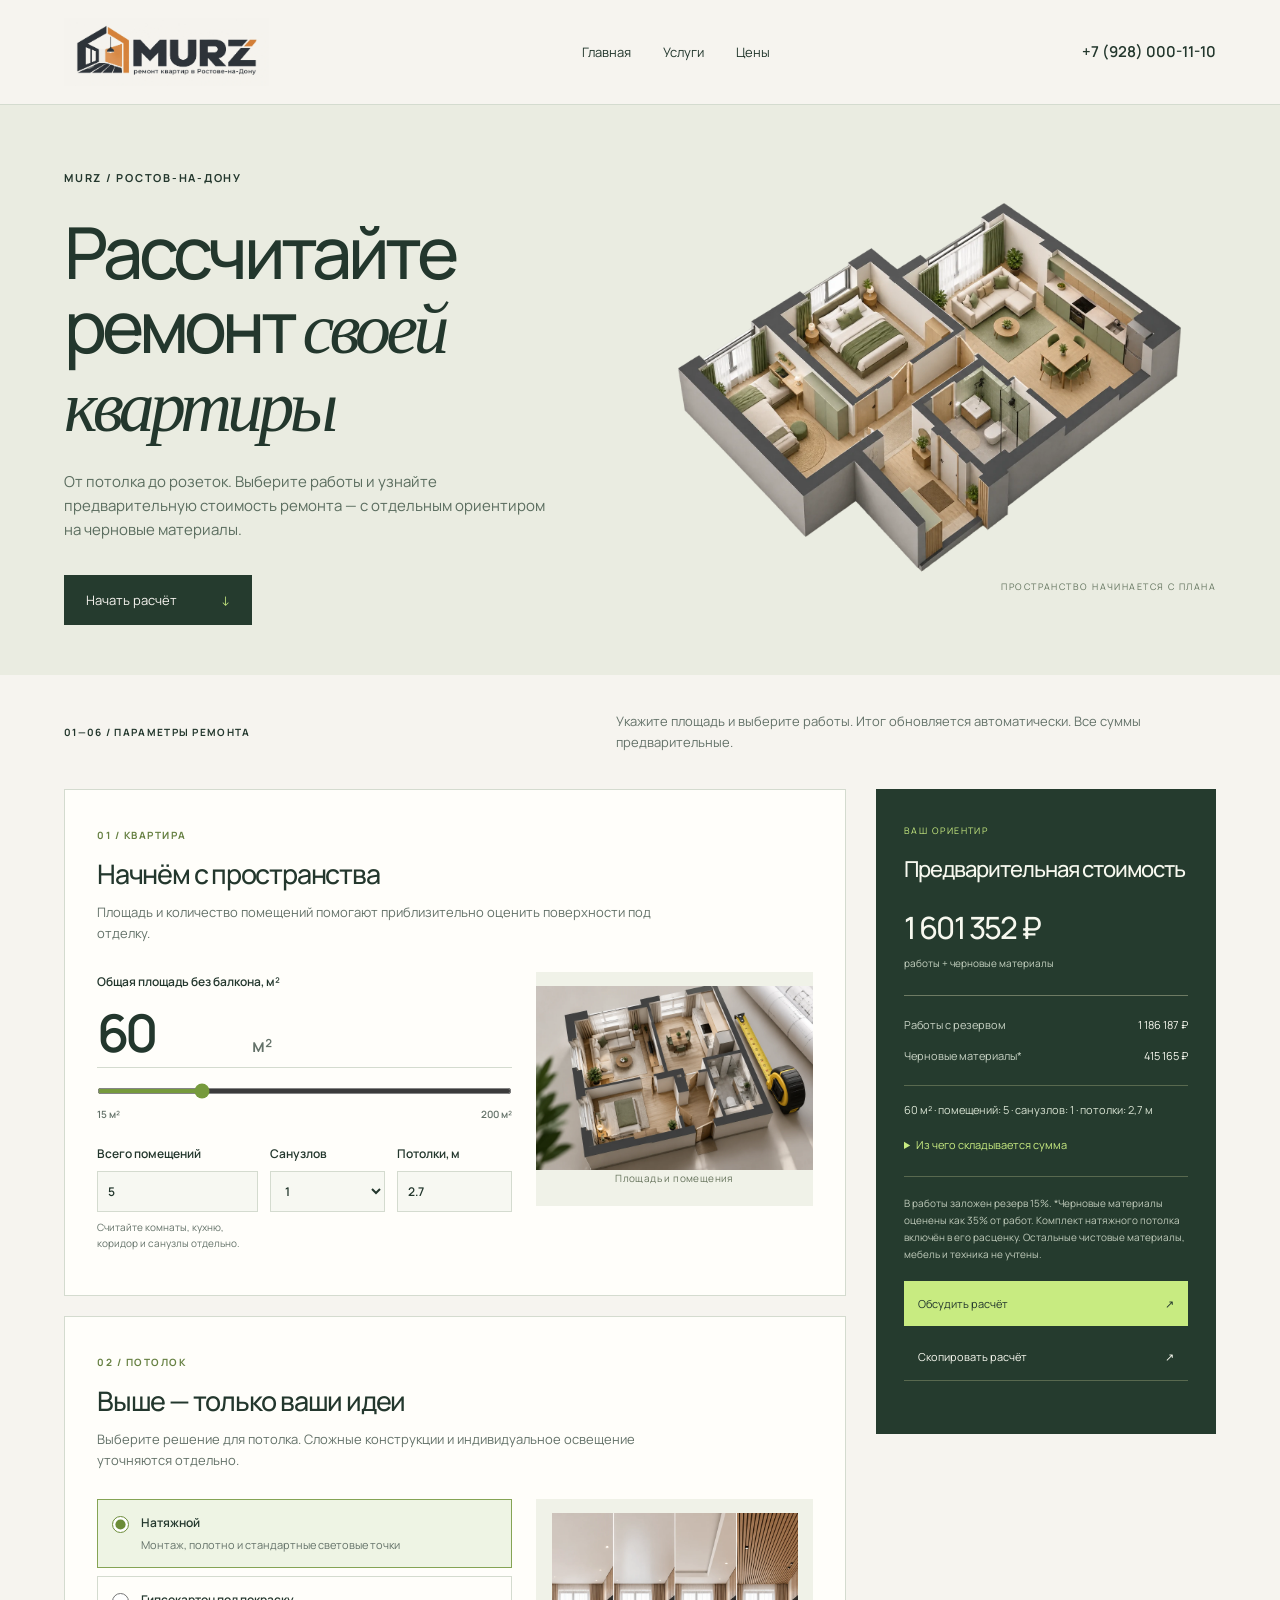
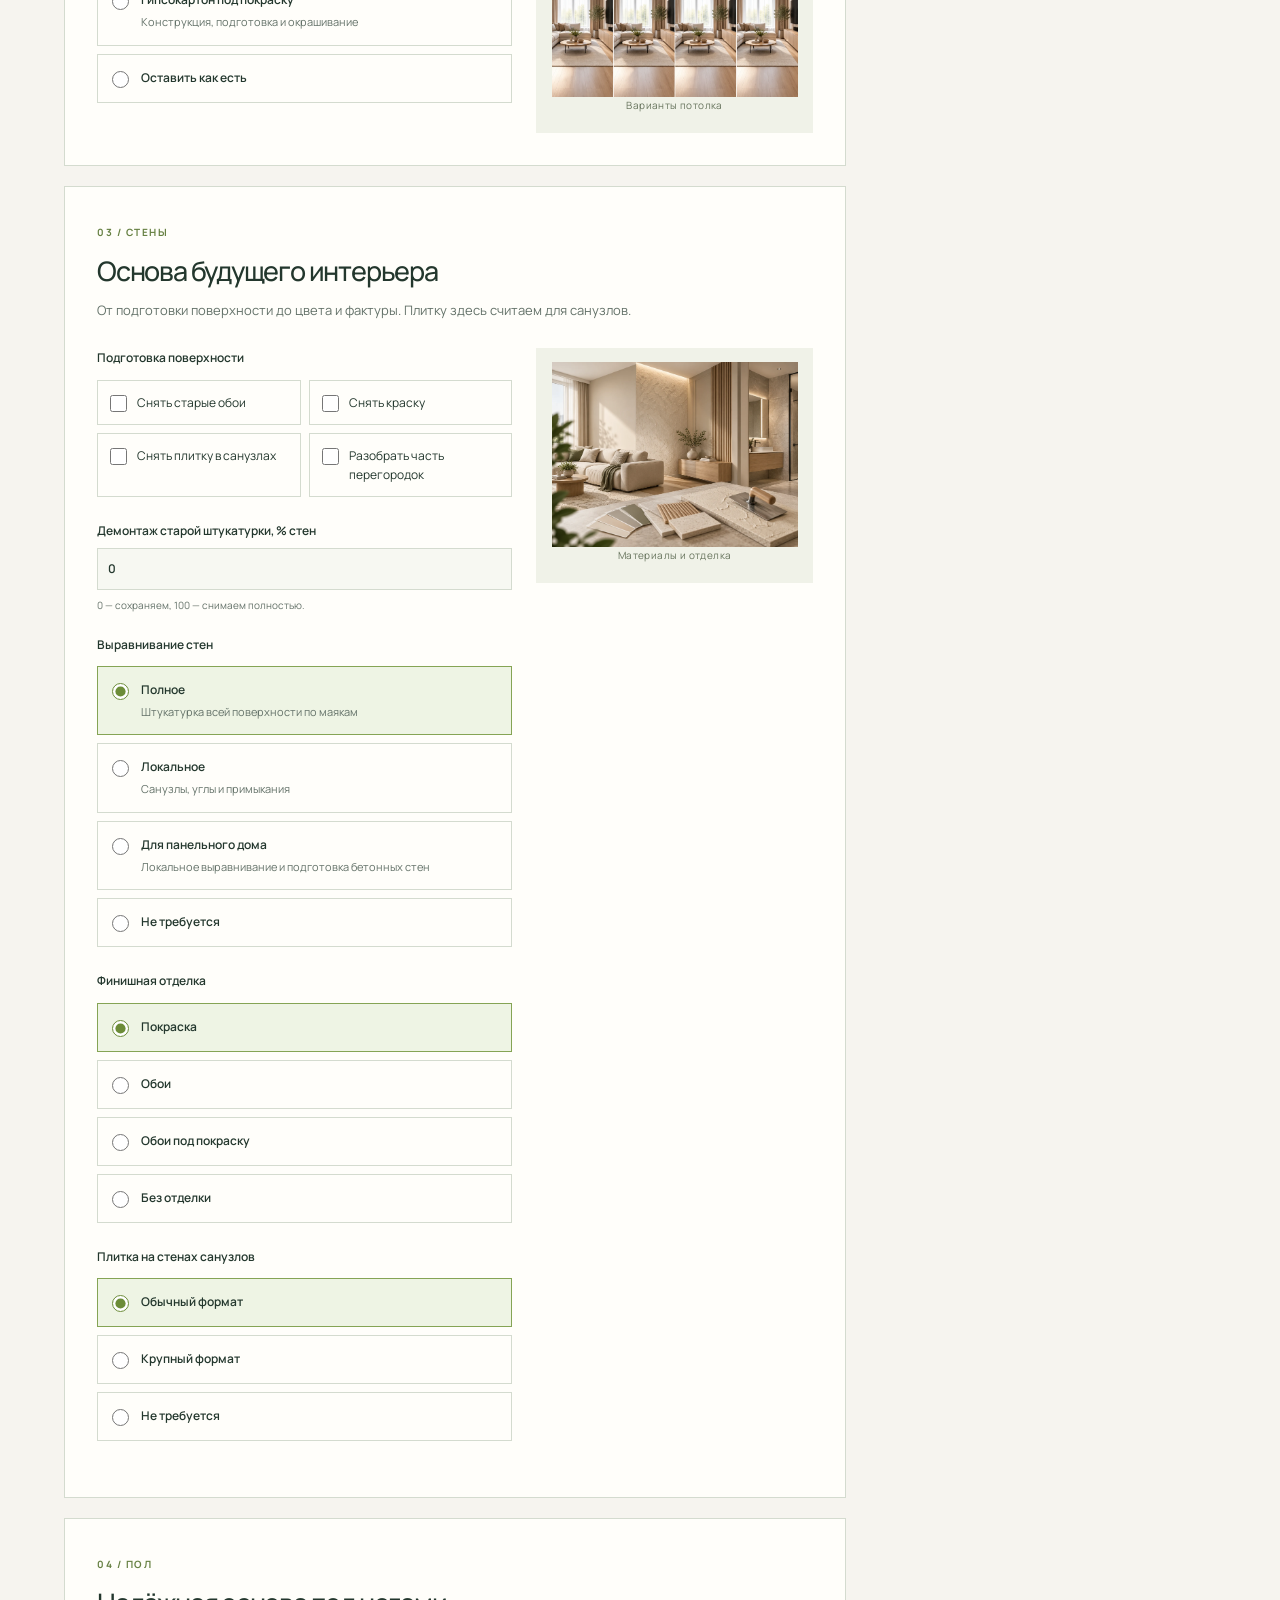
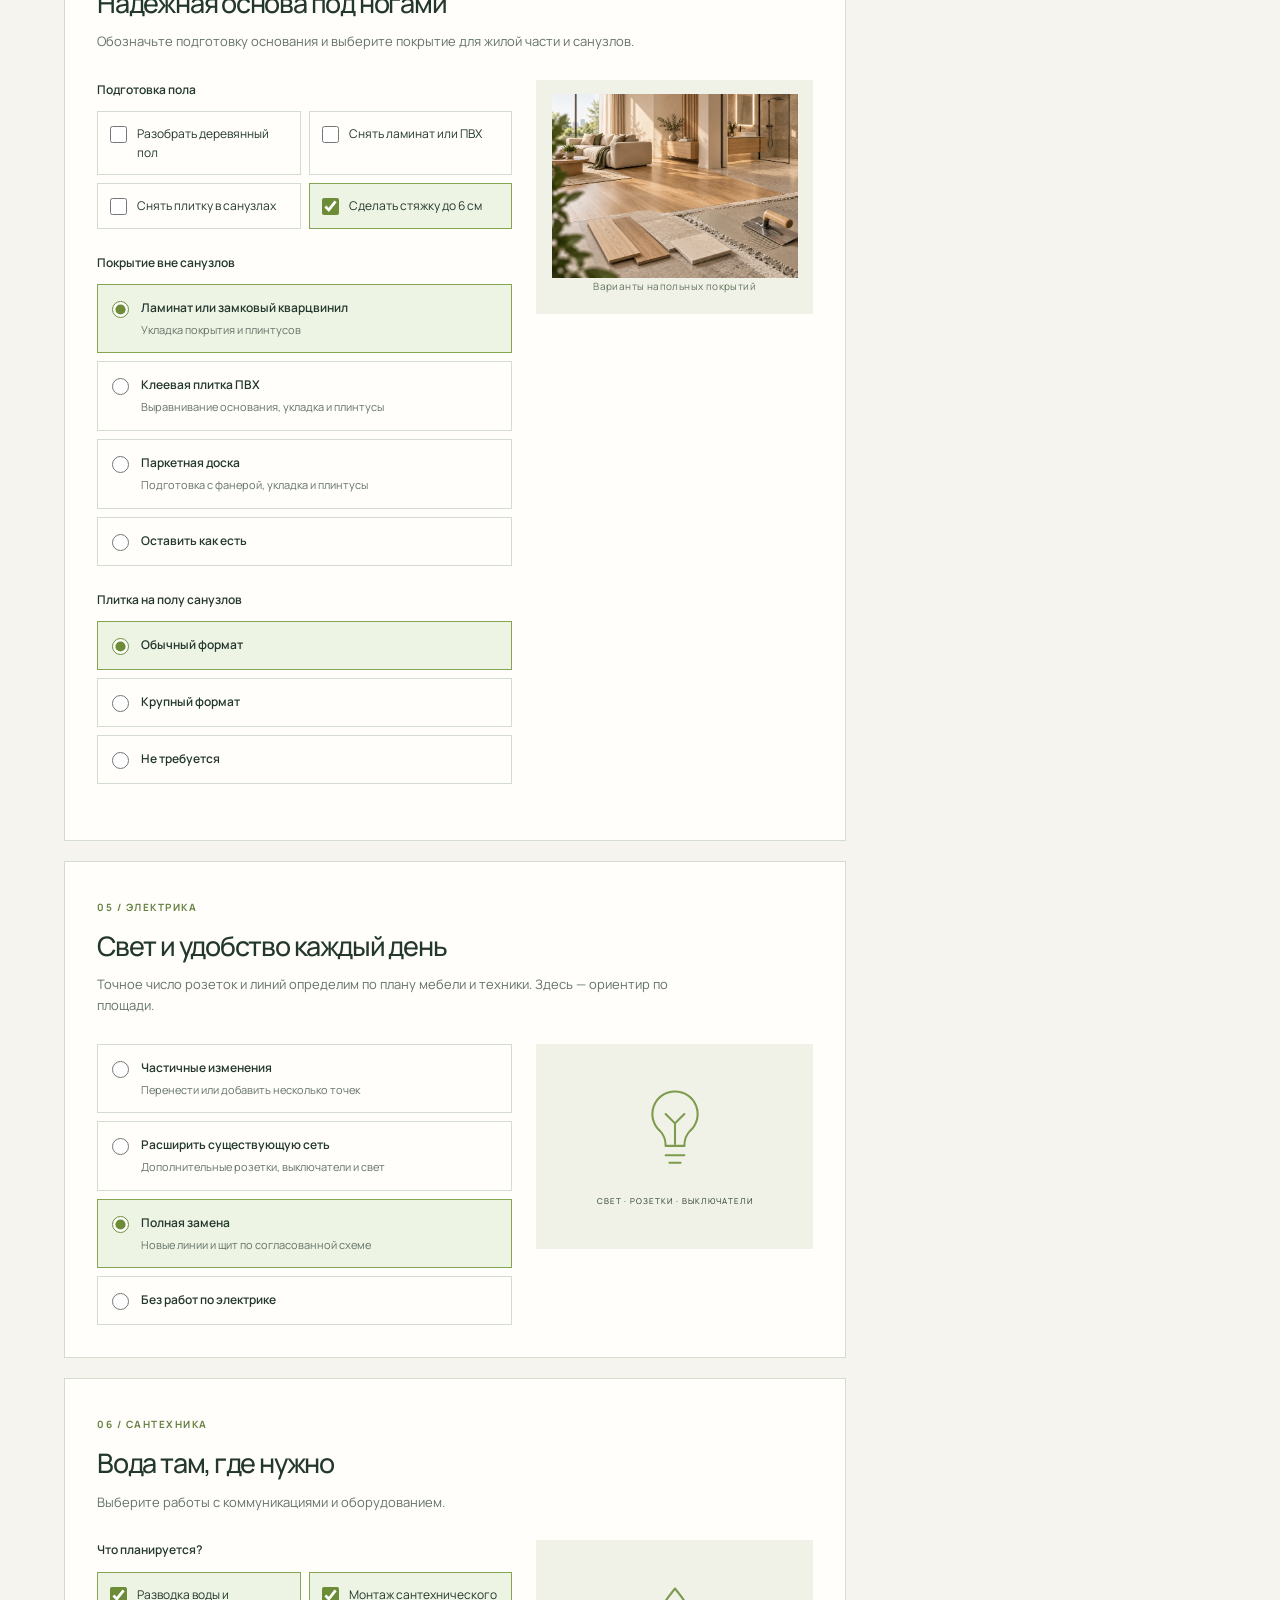
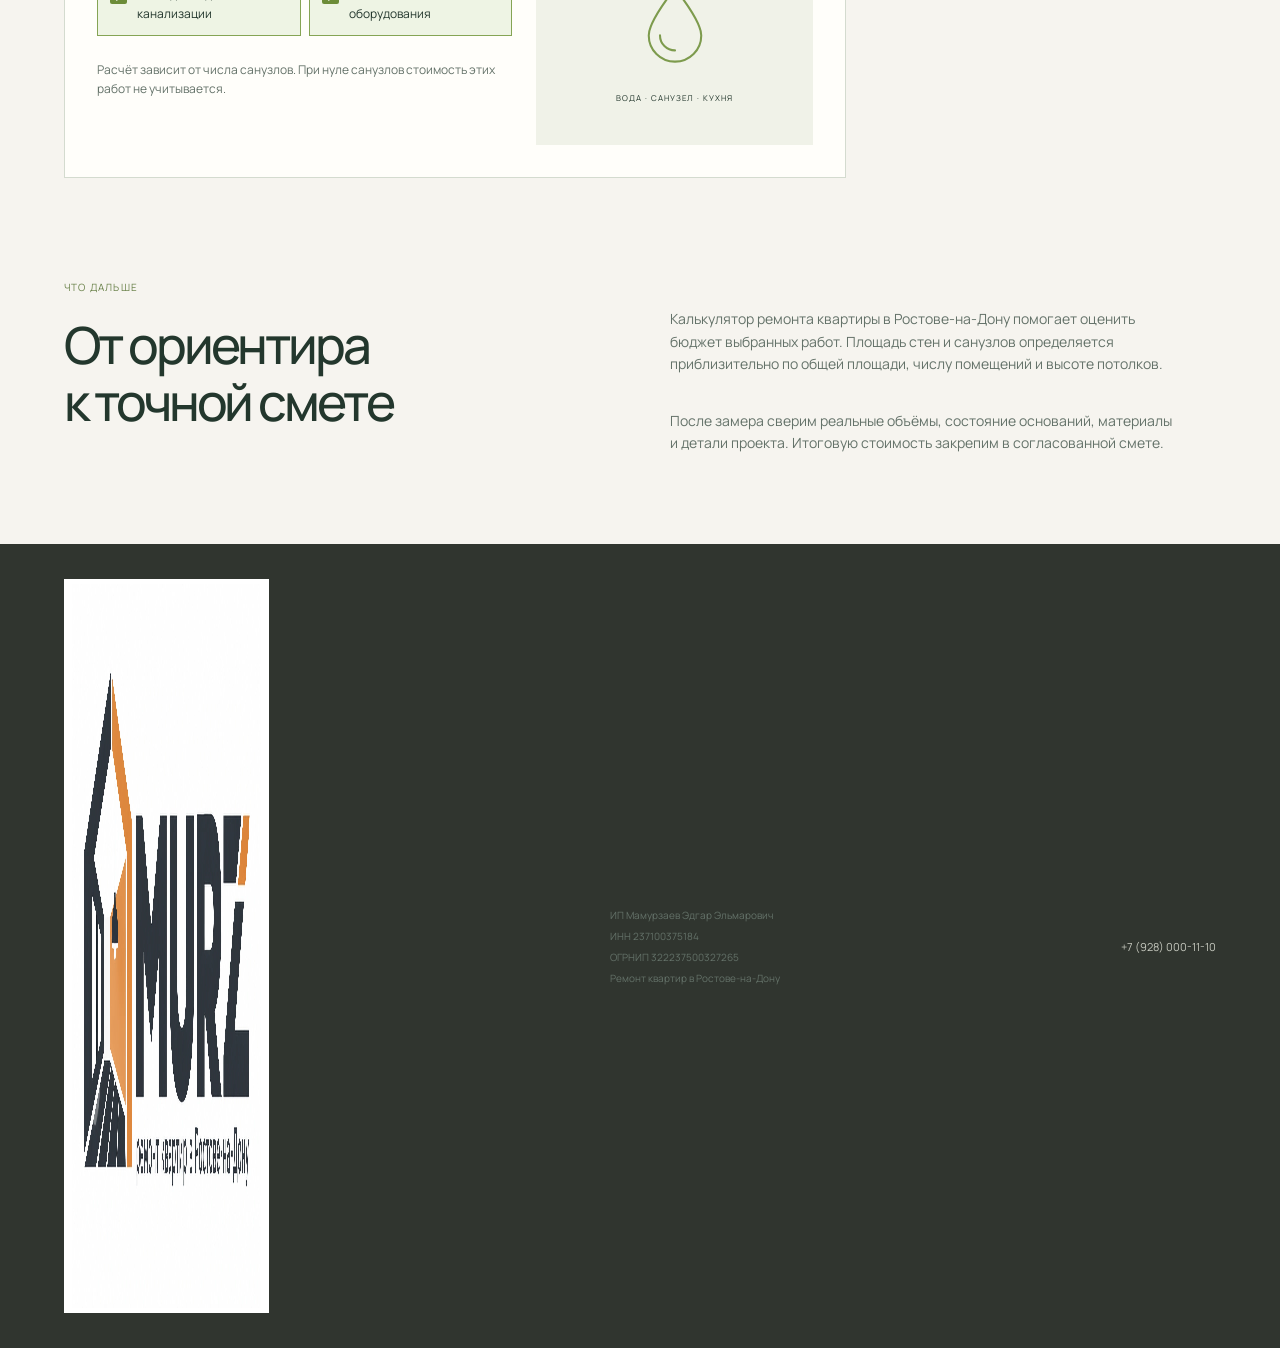
==== commit 46c318de: "Update flooring image in calculator" ====
--- a/calculator/index.html
+++ b/calculator/index.html
@@ -20,7 +20,7 @@
 <div class="select-grid"><label class="calc-field">Всего помещений<input name="rooms" type="number" min="3" max="15" step="1" value="5" required aria-describedby="rooms-help form-error"><small id="rooms-help">Считайте комнаты, кухню, коридор и санузлы отдельно.</small></label><label class="calc-field">Санузлов<select name="bathrooms"><option value="0">0</option><option value="1" selected>1</option><option value="2">2</option></select></label><label class="calc-field">Потолки, м<input name="height" type="number" min="2.3" max="3.7" step="0.01" value="2.7" inputmode="decimal" required aria-describedby="form-error"></label></div><p id="form-error" class="field-error" role="status"></p></div><figure class="calc-figure"><img src="../images/calc-area.webp" alt="Измерительный план квартиры для определения площади и помещений" width="1536" height="1024" loading="lazy"><figcaption>Площадь и помещения</figcaption></figure></div></section>
       <section class="calc-section" aria-labelledby="ceiling-title"><div class="calc-section-heading"><span>02 / ПОТОЛОК</span><h2 id="ceiling-title">Выше — только ваши идеи</h2><p>Выберите решение для потолка. Сложные конструкции и индивидуальное освещение уточняются отдельно.</p></div><div class="calc-section-layout"><div class="calc-controls"><div class="option-stack"><label class="option"><input type="radio" name="ceiling" value="stretch" checked><span><strong>Натяжной</strong><small>Монтаж, полотно и стандартные световые точки</small></span></label><label class="option"><input type="radio" name="ceiling" value="painted"><span><strong>Гипсокартон под покраску</strong><small>Конструкция, подготовка и окрашивание</small></span></label><label class="option"><input type="radio" name="ceiling" value="none"><span><strong>Оставить как есть</strong></span></label></div></div><figure class="calc-figure"><img src="../images/calc-ceiling.webp" alt="Четыре варианта потолка в современной гостиной" width="1448" height="1086" loading="lazy"><figcaption>Варианты потолка</figcaption></figure></div></section>
       <section class="calc-section" aria-labelledby="walls-title"><div class="calc-section-heading"><span>03 / СТЕНЫ</span><h2 id="walls-title">Основа будущего интерьера</h2><p>От подготовки поверхности до цвета и фактуры. Плитку здесь считаем для санузлов.</p></div><div class="calc-section-layout"><div class="calc-controls"><fieldset class="calc-group"><legend>Подготовка поверхности</legend><div class="tick-grid"><label class="tick"><input type="checkbox" name="wallDemo" value="wallpaper"><span>Снять старые обои</span></label><label class="tick"><input type="checkbox" name="wallDemo" value="paint"><span>Снять краску</span></label><label class="tick"><input type="checkbox" name="wallDemo" value="tile"><span>Снять плитку в санузлах</span></label><label class="tick"><input type="checkbox" name="wallDemo" value="partitions"><span>Разобрать часть перегородок</span></label></div></fieldset><label class="calc-field">Демонтаж старой штукатурки, % стен<input name="plaster" type="number" min="0" max="100" step="1" value="0" required aria-describedby="form-error"><small>0 — сохраняем, 100 — снимаем полностью.</small></label><fieldset class="calc-group"><legend>Выравнивание стен</legend><div class="option-stack"><label class="option"><input type="radio" name="wallLevel" value="full" checked><span><strong>Полное</strong><small>Штукатурка всей поверхности по маякам</small></span></label><label class="option"><input type="radio" name="wallLevel" value="local"><span><strong>Локальное</strong><small>Санузлы, углы и примыкания</small></span></label><label class="option"><input type="radio" name="wallLevel" value="panel"><span><strong>Для панельного дома</strong><small>Локальное выравнивание и подготовка бетонных стен</small></span></label><label class="option"><input type="radio" name="wallLevel" value="none"><span><strong>Не требуется</strong></span></label></div></fieldset><fieldset class="calc-group"><legend>Финишная отделка</legend><div class="option-stack"><label class="option"><input type="radio" name="wallFinish" value="paint" checked><span><strong>Покраска</strong></span></label><label class="option"><input type="radio" name="wallFinish" value="wallpaper"><span><strong>Обои</strong></span></label><label class="option"><input type="radio" name="wallFinish" value="paintable"><span><strong>Обои под покраску</strong></span></label><label class="option"><input type="radio" name="wallFinish" value="none"><span><strong>Без отделки</strong></span></label></div></fieldset><fieldset class="calc-group"><legend>Плитка на стенах санузлов</legend><div class="option-stack"><label class="option"><input type="radio" name="wallTile" value="standard" checked><span><strong>Обычный формат</strong></span></label><label class="option"><input type="radio" name="wallTile" value="large"><span><strong>Крупный формат</strong></span></label><label class="option"><input type="radio" name="wallTile" value="none"><span><strong>Не требуется</strong></span></label></div></fieldset></div><figure class="calc-figure"><img src="../images/calc-walls.webp" alt="Палитра отделочных материалов для стен и интерьера квартиры" width="1448" height="1086" loading="lazy"><figcaption>Материалы и отделка</figcaption></figure></div></section>
-      <section class="calc-section" aria-labelledby="floor-title"><div class="calc-section-heading"><span>04 / ПОЛ</span><h2 id="floor-title">Надёжная основа под ногами</h2><p>Обозначьте подготовку основания и выберите покрытие для жилой части и санузлов.</p></div><div class="calc-section-layout"><div class="calc-controls"><fieldset class="calc-group"><legend>Подготовка пола</legend><div class="tick-grid"><label class="tick"><input type="checkbox" name="floorPrep" value="wood"><span>Разобрать деревянный пол</span></label><label class="tick"><input type="checkbox" name="floorPrep" value="laminate"><span>Снять ламинат или ПВХ</span></label><label class="tick"><input type="checkbox" name="floorPrep" value="tile"><span>Снять плитку в санузлах</span></label><label class="tick"><input type="checkbox" name="floorPrep" value="screed" checked><span>Сделать стяжку до 6 см</span></label></div></fieldset><fieldset class="calc-group"><legend>Покрытие вне санузлов</legend><div class="option-stack"><label class="option"><input type="radio" name="floorFinish" value="laminate" checked><span><strong>Ламинат или замковый кварцвинил</strong><small>Укладка покрытия и плинтусов</small></span></label><label class="option"><input type="radio" name="floorFinish" value="vinyl"><span><strong>Клеевая плитка ПВХ</strong><small>Выравнивание основания, укладка и плинтусы</small></span></label><label class="option"><input type="radio" name="floorFinish" value="parquet"><span><strong>Паркетная доска</strong><small>Подготовка с фанерой, укладка и плинтусы</small></span></label><label class="option"><input type="radio" name="floorFinish" value="none"><span><strong>Оставить как есть</strong></span></label></div></fieldset><fieldset class="calc-group"><legend>Плитка на полу санузлов</legend><div class="option-stack"><label class="option"><input type="radio" name="floorTile" value="standard" checked><span><strong>Обычный формат</strong></span></label><label class="option"><input type="radio" name="floorTile" value="large"><span><strong>Крупный формат</strong></span></label><label class="option"><input type="radio" name="floorTile" value="none"><span><strong>Не требуется</strong></span></label></div></fieldset></div><figure class="calc-figure"><img src="../images/calc-floor.webp" alt="Иллюстрация: покрытия пола" width="1536" height="1024" loading="lazy"><figcaption>Покрытия пола</figcaption></figure></div></section>
+      <section class="calc-section" aria-labelledby="floor-title"><div class="calc-section-heading"><span>04 / ПОЛ</span><h2 id="floor-title">Надёжная основа под ногами</h2><p>Обозначьте подготовку основания и выберите покрытие для жилой части и санузлов.</p></div><div class="calc-section-layout"><div class="calc-controls"><fieldset class="calc-group"><legend>Подготовка пола</legend><div class="tick-grid"><label class="tick"><input type="checkbox" name="floorPrep" value="wood"><span>Разобрать деревянный пол</span></label><label class="tick"><input type="checkbox" name="floorPrep" value="laminate"><span>Снять ламинат или ПВХ</span></label><label class="tick"><input type="checkbox" name="floorPrep" value="tile"><span>Снять плитку в санузлах</span></label><label class="tick"><input type="checkbox" name="floorPrep" value="screed" checked><span>Сделать стяжку до 6 см</span></label></div></fieldset><fieldset class="calc-group"><legend>Покрытие вне санузлов</legend><div class="option-stack"><label class="option"><input type="radio" name="floorFinish" value="laminate" checked><span><strong>Ламинат или замковый кварцвинил</strong><small>Укладка покрытия и плинтусов</small></span></label><label class="option"><input type="radio" name="floorFinish" value="vinyl"><span><strong>Клеевая плитка ПВХ</strong><small>Выравнивание основания, укладка и плинтусы</small></span></label><label class="option"><input type="radio" name="floorFinish" value="parquet"><span><strong>Паркетная доска</strong><small>Подготовка с фанерой, укладка и плинтусы</small></span></label><label class="option"><input type="radio" name="floorFinish" value="none"><span><strong>Оставить как есть</strong></span></label></div></fieldset><fieldset class="calc-group"><legend>Плитка на полу санузлов</legend><div class="option-stack"><label class="option"><input type="radio" name="floorTile" value="standard" checked><span><strong>Обычный формат</strong></span></label><label class="option"><input type="radio" name="floorTile" value="large"><span><strong>Крупный формат</strong></span></label><label class="option"><input type="radio" name="floorTile" value="none"><span><strong>Не требуется</strong></span></label></div></fieldset></div><figure class="calc-figure"><img src="../images/calc-floor.webp" alt="Гостиная с образцами напольных покрытий и плитки" width="1448" height="1086" loading="lazy"><figcaption>Варианты напольных покрытий</figcaption></figure></div></section>
       <section class="calc-section" aria-labelledby="electric-title"><div class="calc-section-heading"><span>05 / ЭЛЕКТРИКА</span><h2 id="electric-title">Свет и удобство каждый день</h2><p>Точное число розеток и линий определим по плану мебели и техники. Здесь — ориентир по площади.</p></div><div class="calc-section-layout"><div class="calc-controls"><div class="option-stack"><label class="option"><input type="radio" name="electric" value="partial"><span><strong>Частичные изменения</strong><small>Перенести или добавить несколько точек</small></span></label><label class="option"><input type="radio" name="electric" value="expanded"><span><strong>Расширить существующую сеть</strong><small>Дополнительные розетки, выключатели и свет</small></span></label><label class="option"><input type="radio" name="electric" value="new" checked><span><strong>Полная замена</strong><small>Новые линии и щит по согласованной схеме</small></span></label><label class="option"><input type="radio" name="electric" value="none"><span><strong>Без работ по электрике</strong></span></label></div></div><div class="calc-icon-panel" aria-hidden="true"><svg viewBox="0 0 48 48"><path d="M24 4a12 12 0 0 0-8 21c3 3 3 6 3 8h10c0-2 0-5 3-8A12 12 0 0 0 24 4Z"/><path d="M19 38h10m-8 4h6m-3-10V21m-5-5 5 5 5-5"/></svg><small>СВЕТ · РОЗЕТКИ · ВЫКЛЮЧАТЕЛИ</small></div></div></section>
       <section class="calc-section" aria-labelledby="plumbing-title"><div class="calc-section-heading"><span>06 / САНТЕХНИКА</span><h2 id="plumbing-title">Вода там, где нужно</h2><p>Выберите работы с коммуникациями и оборудованием.</p></div><div class="calc-section-layout"><div class="calc-controls"><fieldset class="calc-group"><legend>Что планируется?</legend><div class="tick-grid"><label class="tick"><input type="checkbox" name="plumbing" value="pipes" checked><span>Разводка воды и канализации</span></label><label class="tick"><input type="checkbox" name="plumbing" value="equipment" checked><span>Монтаж сантехнического оборудования</span></label></div></fieldset><p class="section-help">Расчёт зависит от числа санузлов. При нуле санузлов стоимость этих работ не учитывается.</p></div><div class="calc-icon-panel" aria-hidden="true"><svg viewBox="0 0 48 48"><path d="M24 4S10 21 10 29a14 14 0 0 0 28 0C38 21 24 4 24 4Z"/><path d="M16 29a8 8 0 0 0 8 8"/></svg><small>ВОДА · САНУЗЕЛ · КУХНЯ</small></div></div></section>
     </form>
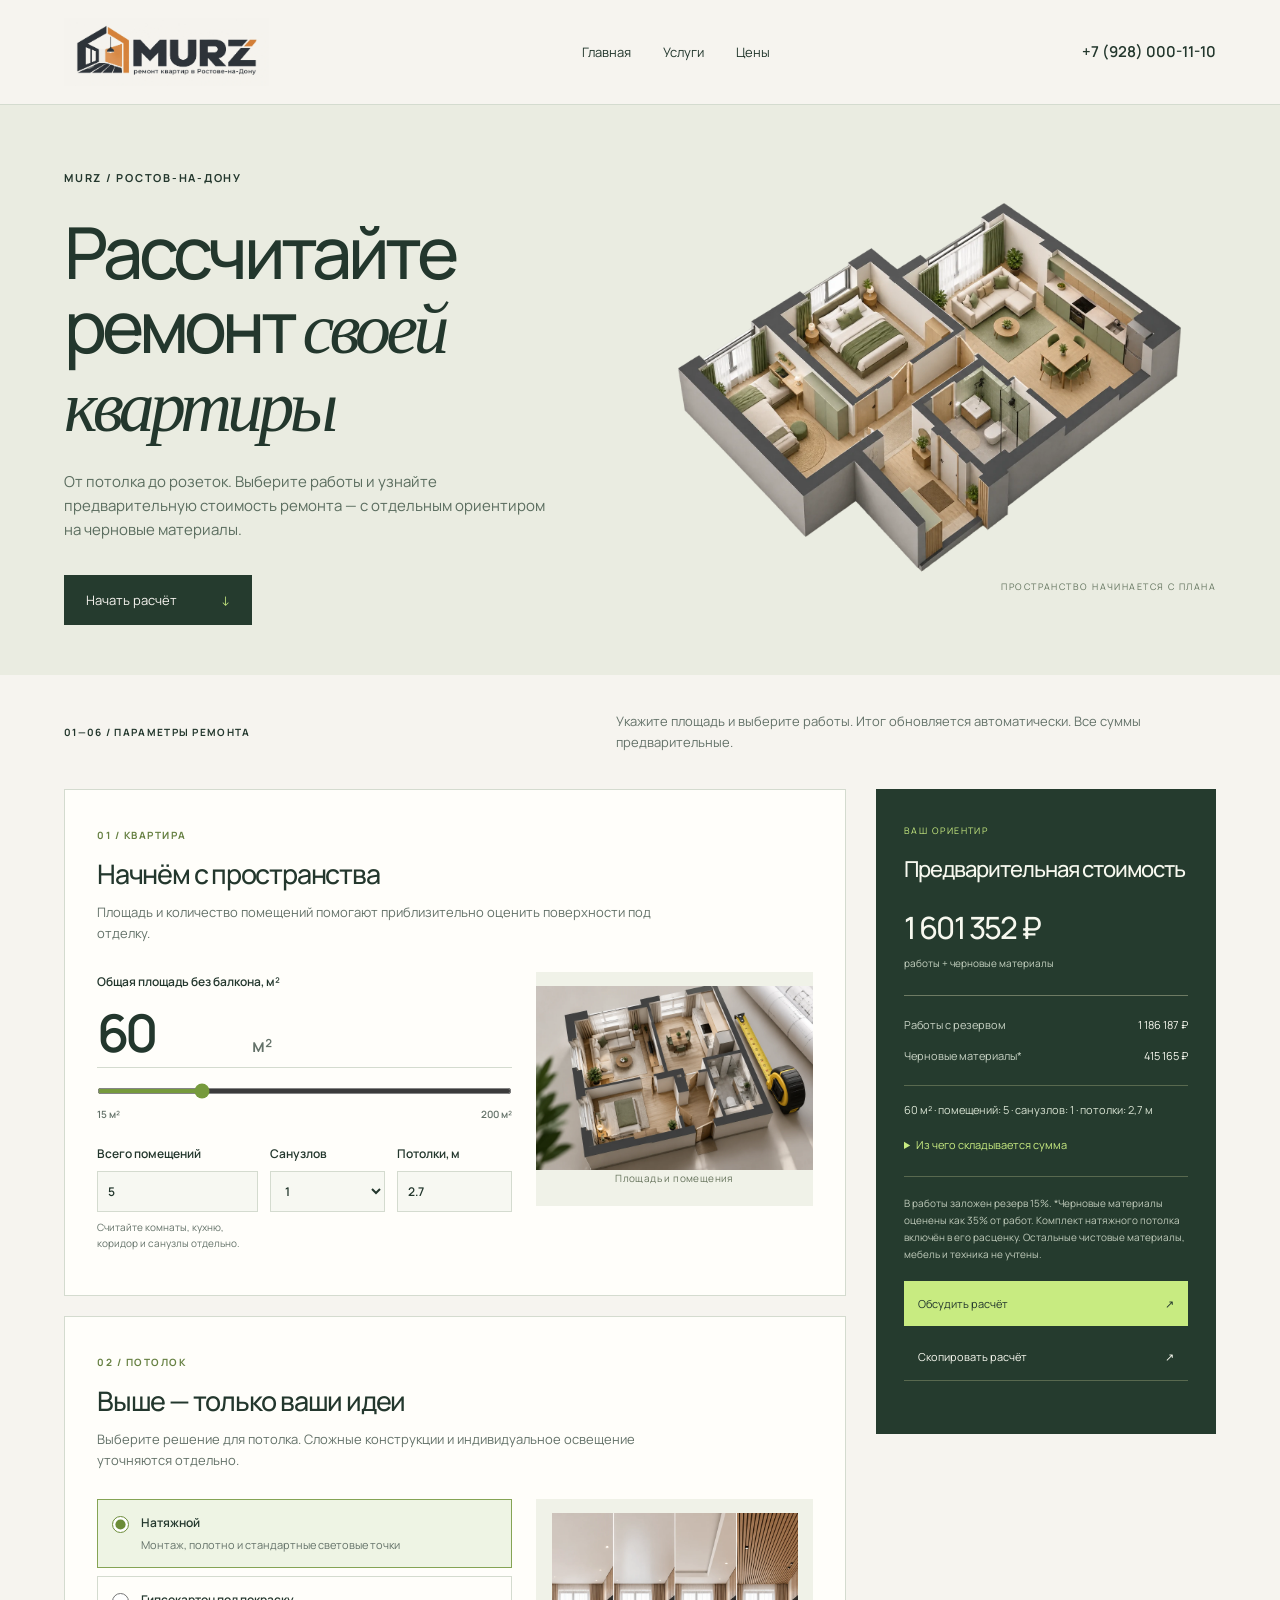
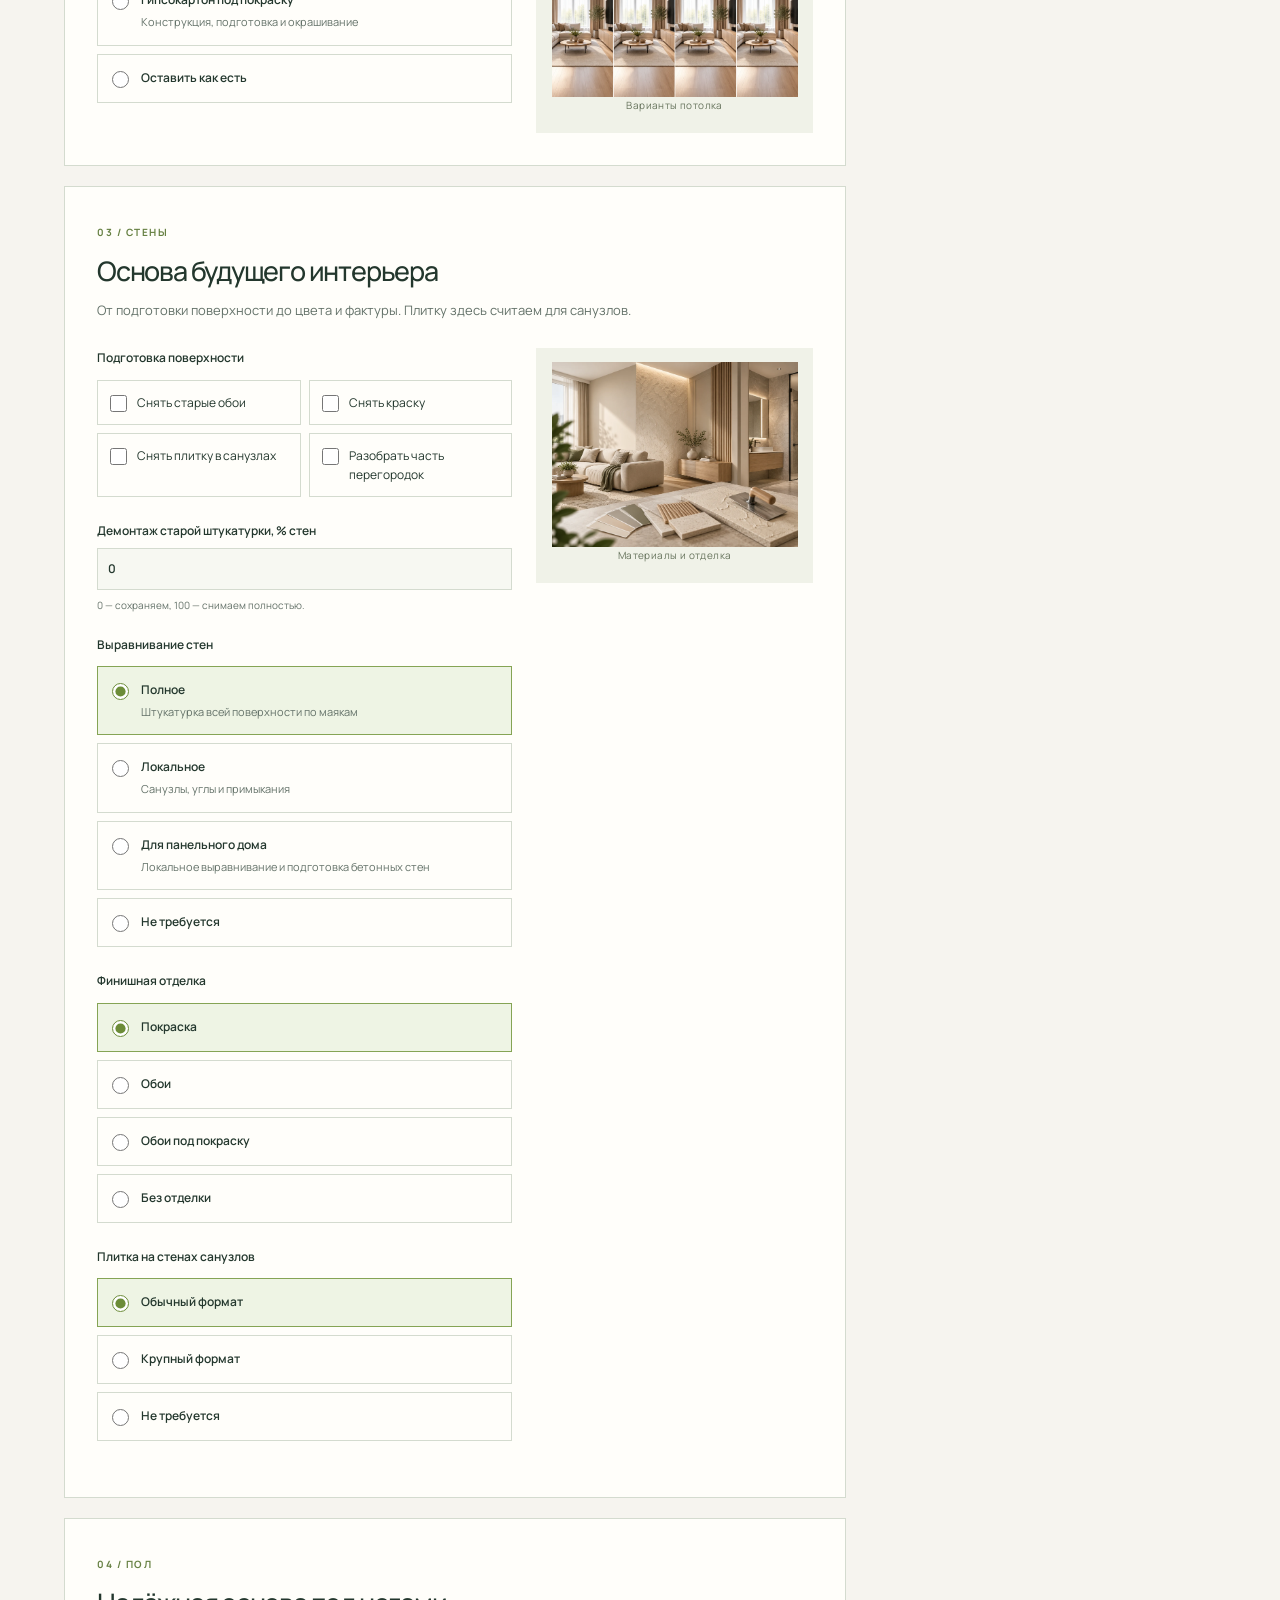
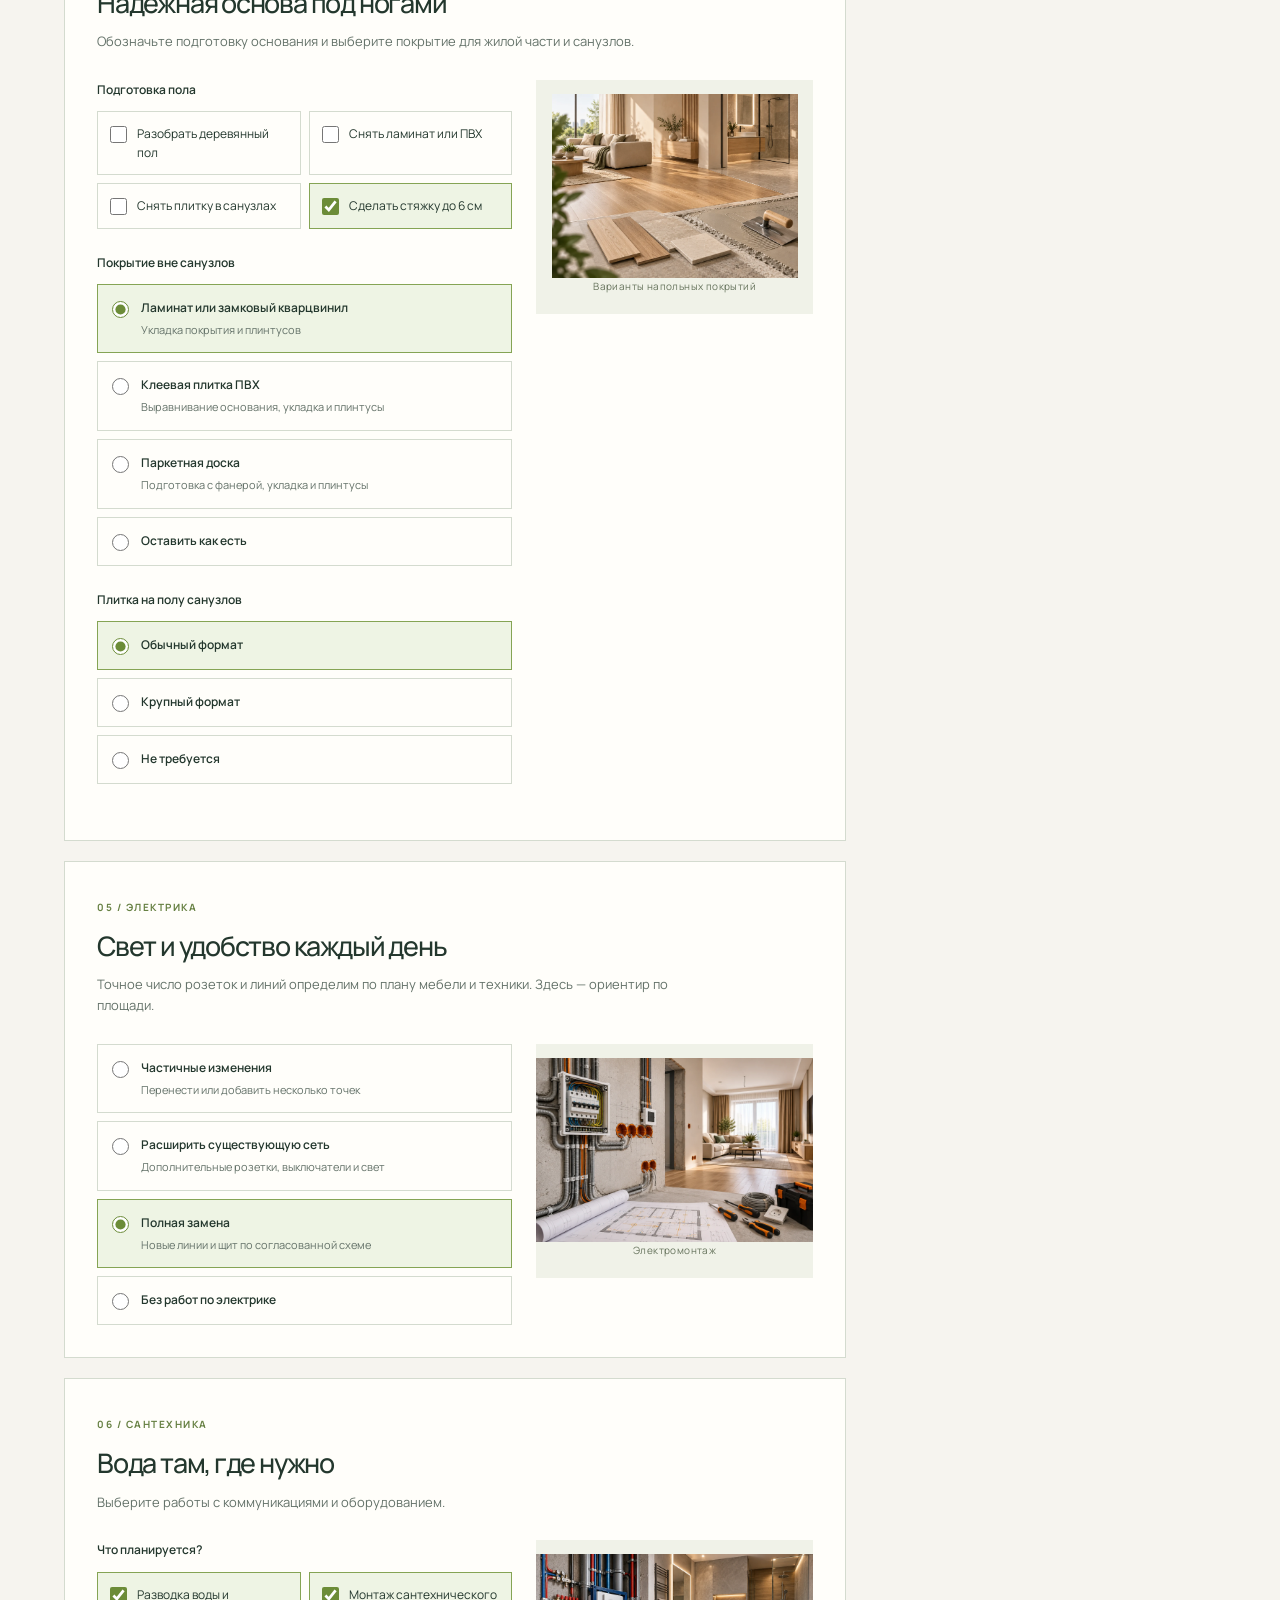
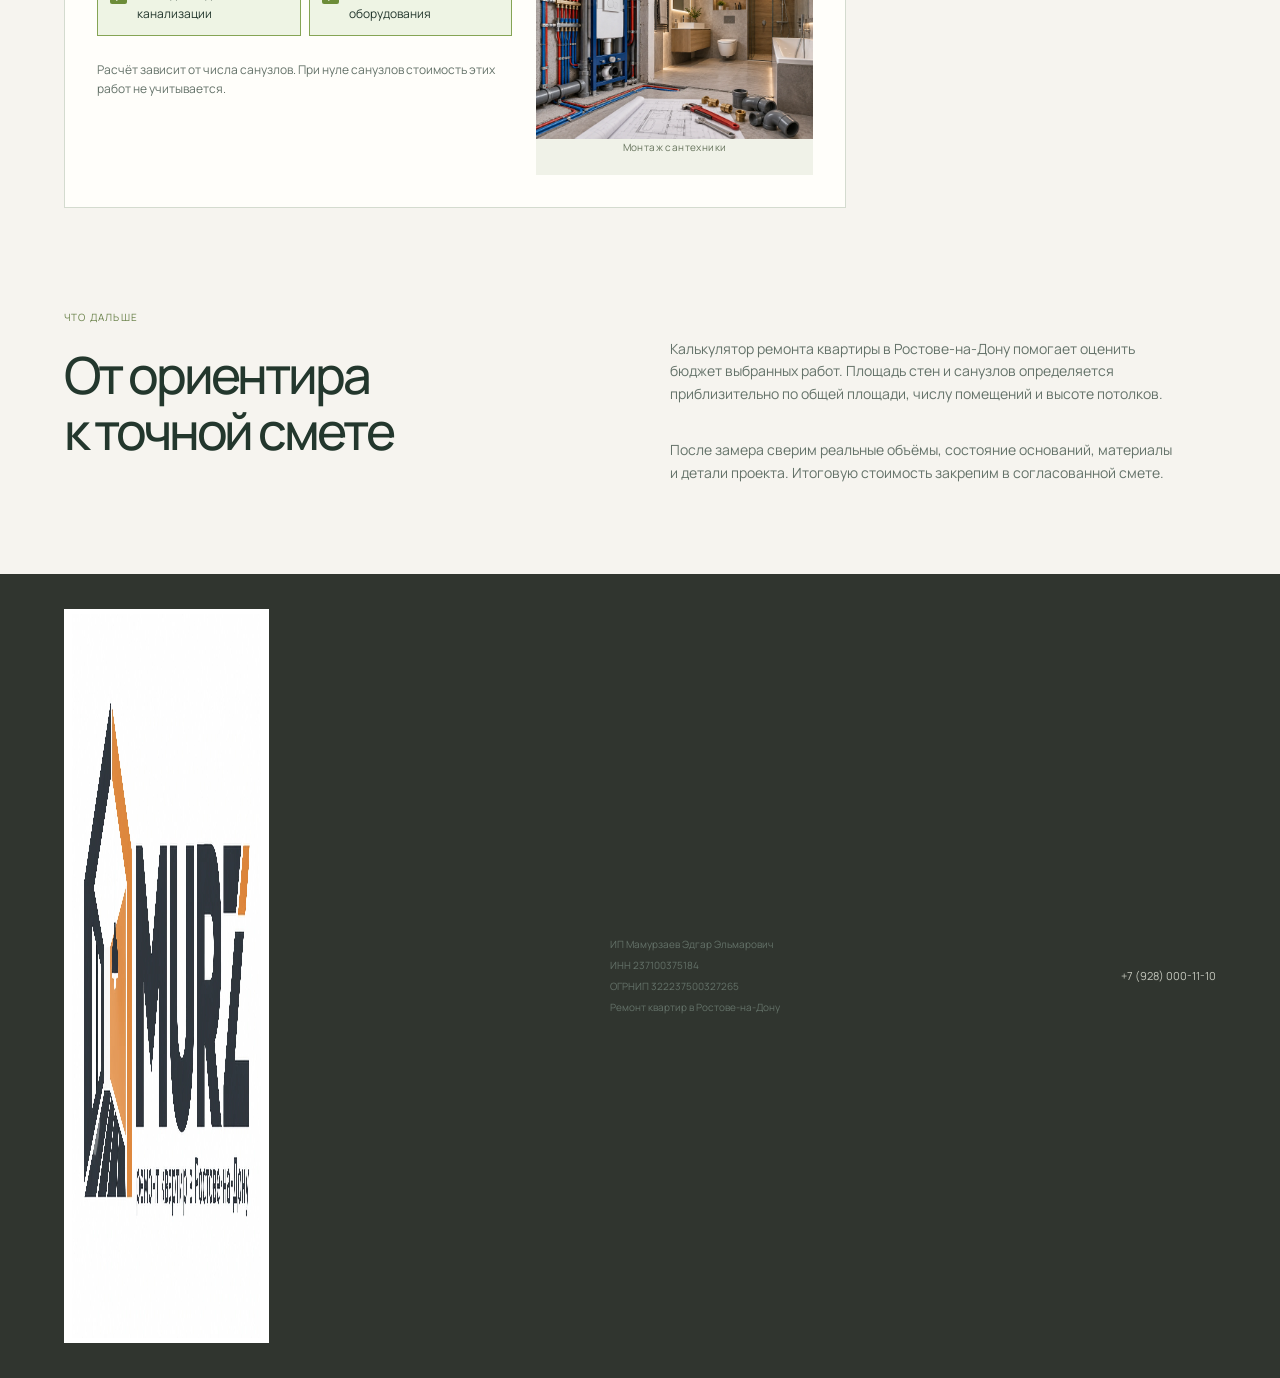
==== commit 4aed7f12: "Add electrical and plumbing images to calculator" ====
--- a/calculator/index.html
+++ b/calculator/index.html
@@ -21,8 +21,8 @@
       <section class="calc-section" aria-labelledby="ceiling-title"><div class="calc-section-heading"><span>02 / ПОТОЛОК</span><h2 id="ceiling-title">Выше — только ваши идеи</h2><p>Выберите решение для потолка. Сложные конструкции и индивидуальное освещение уточняются отдельно.</p></div><div class="calc-section-layout"><div class="calc-controls"><div class="option-stack"><label class="option"><input type="radio" name="ceiling" value="stretch" checked><span><strong>Натяжной</strong><small>Монтаж, полотно и стандартные световые точки</small></span></label><label class="option"><input type="radio" name="ceiling" value="painted"><span><strong>Гипсокартон под покраску</strong><small>Конструкция, подготовка и окрашивание</small></span></label><label class="option"><input type="radio" name="ceiling" value="none"><span><strong>Оставить как есть</strong></span></label></div></div><figure class="calc-figure"><img src="../images/calc-ceiling.webp" alt="Четыре варианта потолка в современной гостиной" width="1448" height="1086" loading="lazy"><figcaption>Варианты потолка</figcaption></figure></div></section>
       <section class="calc-section" aria-labelledby="walls-title"><div class="calc-section-heading"><span>03 / СТЕНЫ</span><h2 id="walls-title">Основа будущего интерьера</h2><p>От подготовки поверхности до цвета и фактуры. Плитку здесь считаем для санузлов.</p></div><div class="calc-section-layout"><div class="calc-controls"><fieldset class="calc-group"><legend>Подготовка поверхности</legend><div class="tick-grid"><label class="tick"><input type="checkbox" name="wallDemo" value="wallpaper"><span>Снять старые обои</span></label><label class="tick"><input type="checkbox" name="wallDemo" value="paint"><span>Снять краску</span></label><label class="tick"><input type="checkbox" name="wallDemo" value="tile"><span>Снять плитку в санузлах</span></label><label class="tick"><input type="checkbox" name="wallDemo" value="partitions"><span>Разобрать часть перегородок</span></label></div></fieldset><label class="calc-field">Демонтаж старой штукатурки, % стен<input name="plaster" type="number" min="0" max="100" step="1" value="0" required aria-describedby="form-error"><small>0 — сохраняем, 100 — снимаем полностью.</small></label><fieldset class="calc-group"><legend>Выравнивание стен</legend><div class="option-stack"><label class="option"><input type="radio" name="wallLevel" value="full" checked><span><strong>Полное</strong><small>Штукатурка всей поверхности по маякам</small></span></label><label class="option"><input type="radio" name="wallLevel" value="local"><span><strong>Локальное</strong><small>Санузлы, углы и примыкания</small></span></label><label class="option"><input type="radio" name="wallLevel" value="panel"><span><strong>Для панельного дома</strong><small>Локальное выравнивание и подготовка бетонных стен</small></span></label><label class="option"><input type="radio" name="wallLevel" value="none"><span><strong>Не требуется</strong></span></label></div></fieldset><fieldset class="calc-group"><legend>Финишная отделка</legend><div class="option-stack"><label class="option"><input type="radio" name="wallFinish" value="paint" checked><span><strong>Покраска</strong></span></label><label class="option"><input type="radio" name="wallFinish" value="wallpaper"><span><strong>Обои</strong></span></label><label class="option"><input type="radio" name="wallFinish" value="paintable"><span><strong>Обои под покраску</strong></span></label><label class="option"><input type="radio" name="wallFinish" value="none"><span><strong>Без отделки</strong></span></label></div></fieldset><fieldset class="calc-group"><legend>Плитка на стенах санузлов</legend><div class="option-stack"><label class="option"><input type="radio" name="wallTile" value="standard" checked><span><strong>Обычный формат</strong></span></label><label class="option"><input type="radio" name="wallTile" value="large"><span><strong>Крупный формат</strong></span></label><label class="option"><input type="radio" name="wallTile" value="none"><span><strong>Не требуется</strong></span></label></div></fieldset></div><figure class="calc-figure"><img src="../images/calc-walls.webp" alt="Палитра отделочных материалов для стен и интерьера квартиры" width="1448" height="1086" loading="lazy"><figcaption>Материалы и отделка</figcaption></figure></div></section>
       <section class="calc-section" aria-labelledby="floor-title"><div class="calc-section-heading"><span>04 / ПОЛ</span><h2 id="floor-title">Надёжная основа под ногами</h2><p>Обозначьте подготовку основания и выберите покрытие для жилой части и санузлов.</p></div><div class="calc-section-layout"><div class="calc-controls"><fieldset class="calc-group"><legend>Подготовка пола</legend><div class="tick-grid"><label class="tick"><input type="checkbox" name="floorPrep" value="wood"><span>Разобрать деревянный пол</span></label><label class="tick"><input type="checkbox" name="floorPrep" value="laminate"><span>Снять ламинат или ПВХ</span></label><label class="tick"><input type="checkbox" name="floorPrep" value="tile"><span>Снять плитку в санузлах</span></label><label class="tick"><input type="checkbox" name="floorPrep" value="screed" checked><span>Сделать стяжку до 6 см</span></label></div></fieldset><fieldset class="calc-group"><legend>Покрытие вне санузлов</legend><div class="option-stack"><label class="option"><input type="radio" name="floorFinish" value="laminate" checked><span><strong>Ламинат или замковый кварцвинил</strong><small>Укладка покрытия и плинтусов</small></span></label><label class="option"><input type="radio" name="floorFinish" value="vinyl"><span><strong>Клеевая плитка ПВХ</strong><small>Выравнивание основания, укладка и плинтусы</small></span></label><label class="option"><input type="radio" name="floorFinish" value="parquet"><span><strong>Паркетная доска</strong><small>Подготовка с фанерой, укладка и плинтусы</small></span></label><label class="option"><input type="radio" name="floorFinish" value="none"><span><strong>Оставить как есть</strong></span></label></div></fieldset><fieldset class="calc-group"><legend>Плитка на полу санузлов</legend><div class="option-stack"><label class="option"><input type="radio" name="floorTile" value="standard" checked><span><strong>Обычный формат</strong></span></label><label class="option"><input type="radio" name="floorTile" value="large"><span><strong>Крупный формат</strong></span></label><label class="option"><input type="radio" name="floorTile" value="none"><span><strong>Не требуется</strong></span></label></div></fieldset></div><figure class="calc-figure"><img src="../images/calc-floor.webp" alt="Гостиная с образцами напольных покрытий и плитки" width="1448" height="1086" loading="lazy"><figcaption>Варианты напольных покрытий</figcaption></figure></div></section>
-      <section class="calc-section" aria-labelledby="electric-title"><div class="calc-section-heading"><span>05 / ЭЛЕКТРИКА</span><h2 id="electric-title">Свет и удобство каждый день</h2><p>Точное число розеток и линий определим по плану мебели и техники. Здесь — ориентир по площади.</p></div><div class="calc-section-layout"><div class="calc-controls"><div class="option-stack"><label class="option"><input type="radio" name="electric" value="partial"><span><strong>Частичные изменения</strong><small>Перенести или добавить несколько точек</small></span></label><label class="option"><input type="radio" name="electric" value="expanded"><span><strong>Расширить существующую сеть</strong><small>Дополнительные розетки, выключатели и свет</small></span></label><label class="option"><input type="radio" name="electric" value="new" checked><span><strong>Полная замена</strong><small>Новые линии и щит по согласованной схеме</small></span></label><label class="option"><input type="radio" name="electric" value="none"><span><strong>Без работ по электрике</strong></span></label></div></div><div class="calc-icon-panel" aria-hidden="true"><svg viewBox="0 0 48 48"><path d="M24 4a12 12 0 0 0-8 21c3 3 3 6 3 8h10c0-2 0-5 3-8A12 12 0 0 0 24 4Z"/><path d="M19 38h10m-8 4h6m-3-10V21m-5-5 5 5 5-5"/></svg><small>СВЕТ · РОЗЕТКИ · ВЫКЛЮЧАТЕЛИ</small></div></div></section>
-      <section class="calc-section" aria-labelledby="plumbing-title"><div class="calc-section-heading"><span>06 / САНТЕХНИКА</span><h2 id="plumbing-title">Вода там, где нужно</h2><p>Выберите работы с коммуникациями и оборудованием.</p></div><div class="calc-section-layout"><div class="calc-controls"><fieldset class="calc-group"><legend>Что планируется?</legend><div class="tick-grid"><label class="tick"><input type="checkbox" name="plumbing" value="pipes" checked><span>Разводка воды и канализации</span></label><label class="tick"><input type="checkbox" name="plumbing" value="equipment" checked><span>Монтаж сантехнического оборудования</span></label></div></fieldset><p class="section-help">Расчёт зависит от числа санузлов. При нуле санузлов стоимость этих работ не учитывается.</p></div><div class="calc-icon-panel" aria-hidden="true"><svg viewBox="0 0 48 48"><path d="M24 4S10 21 10 29a14 14 0 0 0 28 0C38 21 24 4 24 4Z"/><path d="M16 29a8 8 0 0 0 8 8"/></svg><small>ВОДА · САНУЗЕЛ · КУХНЯ</small></div></div></section>
+      <section class="calc-section" aria-labelledby="electric-title"><div class="calc-section-heading"><span>05 / ЭЛЕКТРИКА</span><h2 id="electric-title">Свет и удобство каждый день</h2><p>Точное число розеток и линий определим по плану мебели и техники. Здесь — ориентир по площади.</p></div><div class="calc-section-layout"><div class="calc-controls"><div class="option-stack"><label class="option"><input type="radio" name="electric" value="partial"><span><strong>Частичные изменения</strong><small>Перенести или добавить несколько точек</small></span></label><label class="option"><input type="radio" name="electric" value="expanded"><span><strong>Расширить существующую сеть</strong><small>Дополнительные розетки, выключатели и свет</small></span></label><label class="option"><input type="radio" name="electric" value="new" checked><span><strong>Полная замена</strong><small>Новые линии и щит по согласованной схеме</small></span></label><label class="option"><input type="radio" name="electric" value="none"><span><strong>Без работ по электрике</strong></span></label></div></div><figure class="calc-figure"><img src="../images/calc-electric.webp" alt="Электромонтаж: распределительный щит, кабельные линии и точки подключения" width="1536" height="1024" loading="lazy"><figcaption>Электромонтаж</figcaption></figure></div></section>
+      <section class="calc-section" aria-labelledby="plumbing-title"><div class="calc-section-heading"><span>06 / САНТЕХНИКА</span><h2 id="plumbing-title">Вода там, где нужно</h2><p>Выберите работы с коммуникациями и оборудованием.</p></div><div class="calc-section-layout"><div class="calc-controls"><fieldset class="calc-group"><legend>Что планируется?</legend><div class="tick-grid"><label class="tick"><input type="checkbox" name="plumbing" value="pipes" checked><span>Разводка воды и канализации</span></label><label class="tick"><input type="checkbox" name="plumbing" value="equipment" checked><span>Монтаж сантехнического оборудования</span></label></div></fieldset><p class="section-help">Расчёт зависит от числа санузлов. При нуле санузлов стоимость этих работ не учитывается.</p></div><figure class="calc-figure"><img src="../images/calc-plumbing.webp" alt="Монтаж водопровода и сантехники в современной ванной комнате" width="1536" height="1024" loading="lazy"><figcaption>Монтаж сантехники</figcaption></figure></div></section>
     </form>
     <aside class="calc-summary" id="calculation-result" aria-labelledby="summary-title"><span class="summary-eyebrow">ВАШ ОРИЕНТИР</span><h2 id="summary-title">Предварительная стоимость</h2><div class="summary-total" aria-live="polite" aria-atomic="true"><strong id="summary-total">—</strong><span>работы + черновые материалы</span></div><dl class="summary-rows"><div><dt>Работы с резервом</dt><dd id="summary-work">—</dd></div><div><dt>Черновые материалы*</dt><dd id="summary-materials">—</dd></div></dl><p id="summary-selection" class="summary-selection"></p><details class="summary-details"><summary>Из чего складывается сумма</summary><dl id="summary-breakdown" class="summary-rows"></dl></details><p class="summary-note">В работы заложен резерв 15%. *Черновые материалы оценены как 35% от работ. Комплект натяжного потолка включён в его расценку. Остальные чистовые материалы, мебель и техника не учтены.</p><a class="summary-phone" href="tel:+79280001110">Обсудить расчёт <span aria-hidden="true">↗</span></a><button type="button" id="copy-calculation" class="summary-copy">Скопировать расчёт <span aria-hidden="true">↗</span></button><span id="copy-status" class="copy-status" role="status"></span><div class="manual-copy" id="manual-copy" hidden><label for="calculation-text">Выделите и скопируйте текст</label><textarea id="calculation-text" readonly rows="8"></textarea></div></aside></div>
     <section class="calc-container calc-outro"><div><span>ЧТО ДАЛЬШЕ</span><h2>От ориентира<br>к точной смете</h2></div><div><p>Калькулятор ремонта квартиры в Ростове-на-Дону помогает оценить бюджет выбранных работ. Площадь стен и санузлов определяется приблизительно по общей площади, числу помещений и высоте потолков.</p><p>После замера сверим реальные объёмы, состояние оснований, материалы и детали проекта. Итоговую стоимость закрепим в согласованной смете.</p></div></section>
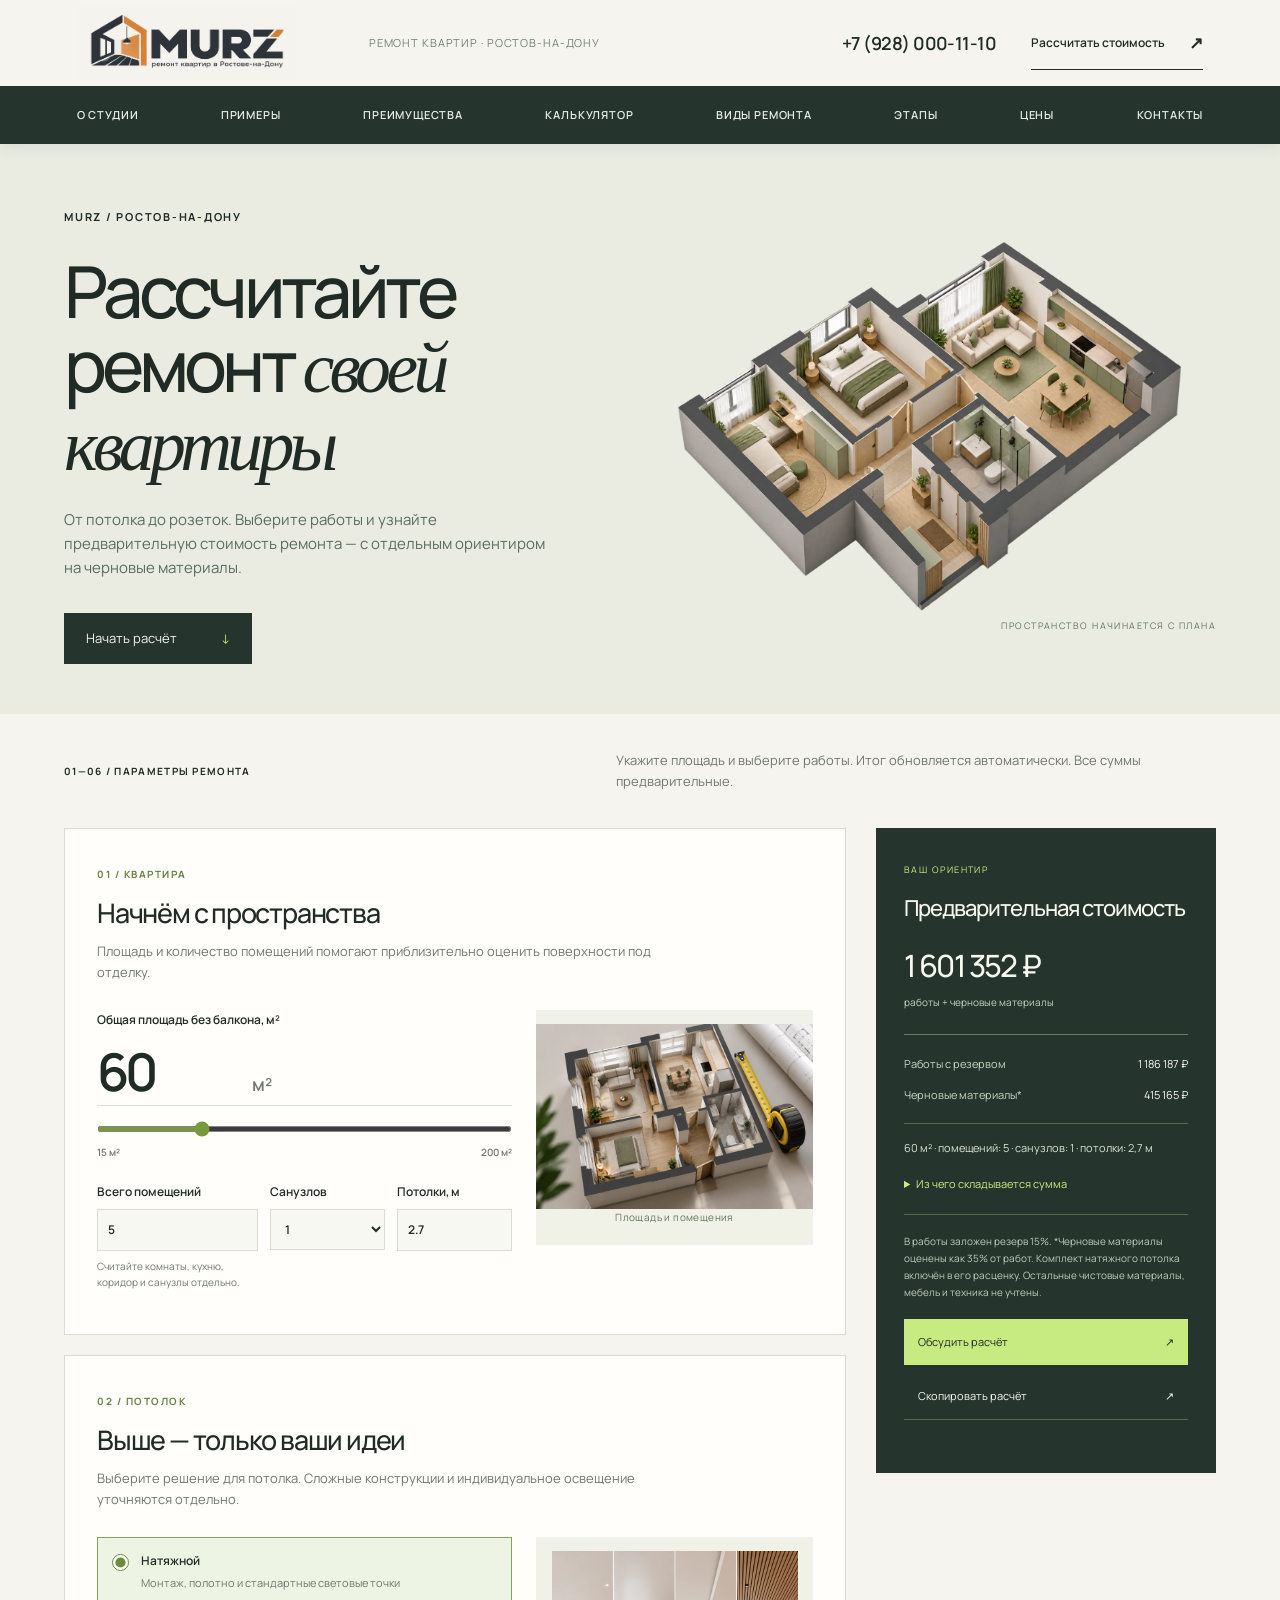
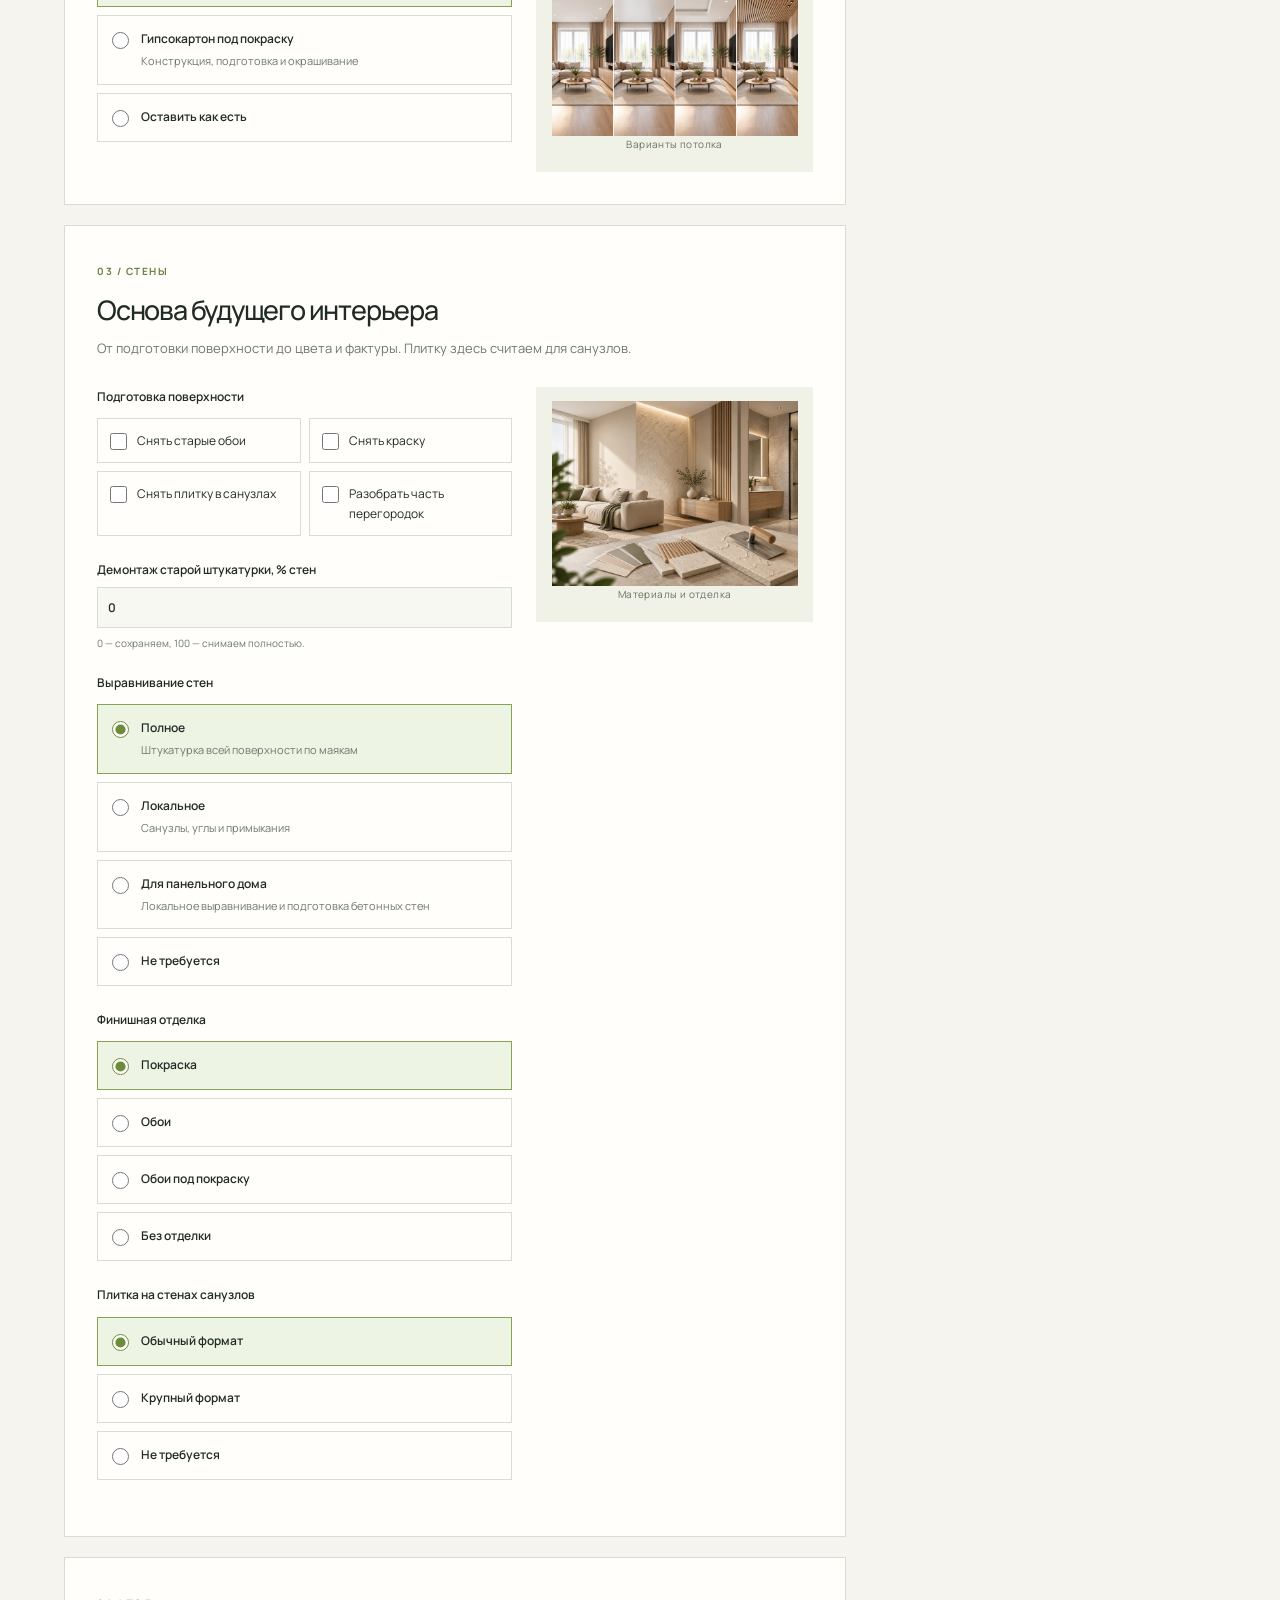
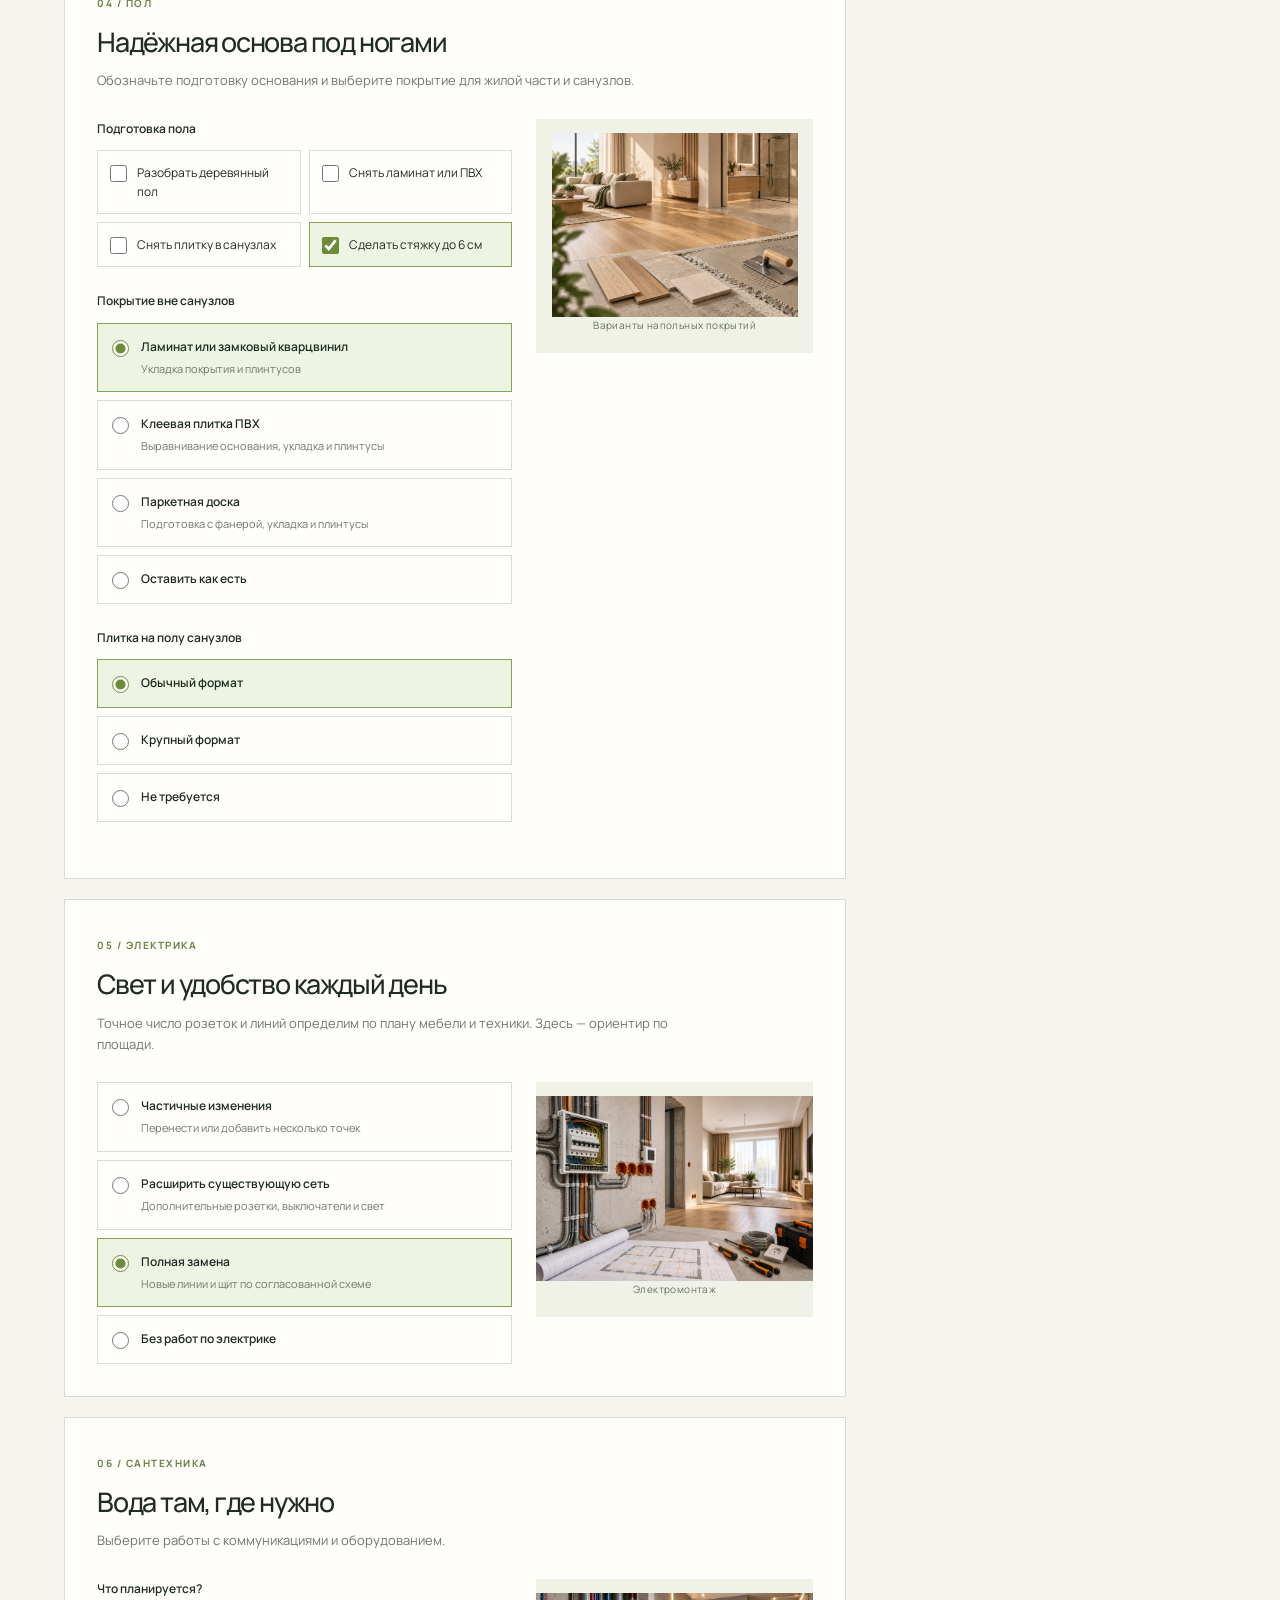
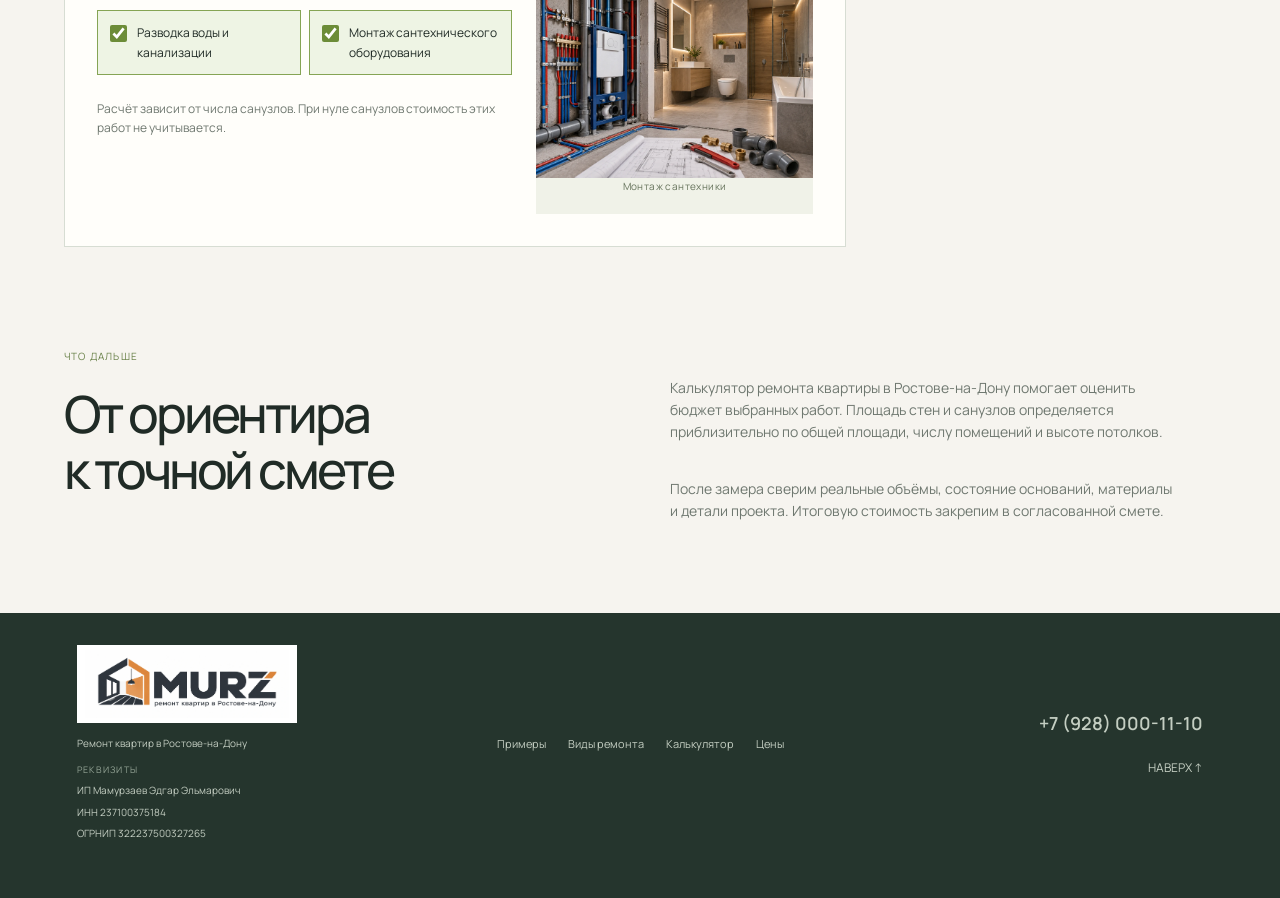
==== commit 5dc7da72: "Keep site navigation visible and unify calculator shell" ====
--- a/calculator/index.html
+++ b/calculator/index.html
@@ -7,11 +7,21 @@
   <meta property="og:title" content="Калькулятор ремонта квартиры — MURZ"><meta property="og:description" content="Шесть шагов от параметров квартиры к предварительной стоимости ремонта."><meta property="og:type" content="website">
   <link rel="preconnect" href="https://fonts.googleapis.com"><link rel="preconnect" href="https://fonts.gstatic.com" crossorigin>
   <link href="https://fonts.googleapis.com/css2?family=Manrope:wght@400;500;600;700;800&display=swap" rel="stylesheet">
-  <link rel="stylesheet" href="../styles.css"><link rel="stylesheet" href="calculator.css?v=brand-20261012">
+  <link rel="stylesheet" href="../styles.css"><link rel="stylesheet" href="calculator.css?v=sticky-header-20261012">
   <script src="rates.js?v=20261007-2" defer></script><script src="calculator.js?v=20261007-2" defer></script>
 </head>
-<body>
-  <header class="calc-header"><a class="brand brand-logo-link" href="../index.html" aria-label="MURZ — главная"><img class="brand-logo" src="../images/murz-logo.webp" alt="Логотип MURZ — ремонт квартир в Ростове-на-Дону" width="2172" height="724"></a><nav aria-label="Основная навигация"><a href="../index.html">Главная</a><a href="../services/">Услуги</a><a href="../index.html#prices">Цены</a></nav><a class="calc-header-phone" href="tel:+79280001110">+7 (928) 000-11-10</a></header>
+<body class="calc-page">
+  <header class="site-header" id="top">
+    <div class="header-main">
+      <a class="brand brand-logo-link" href="../index.html#top" aria-label="MURZ — на главную"><img class="brand-logo" src="../images/murz-logo.webp" alt="Логотип MURZ — ремонт квартир в Ростове-на-Дону" width="2172" height="724"></a>
+      <span class="header-place">Ремонт квартир · Ростов-на-Дону</span>
+      <div class="header-contacts"><a class="header-phone" href="tel:+79280001110">+7 (928) 000-11-10</a><a class="header-cta" href="#calculator-form">Рассчитать стоимость <span aria-hidden="true">↗</span></a></div>
+      <button class="menu-toggle" aria-label="Открыть меню" aria-controls="primary-navigation" aria-expanded="false"><span></span><span></span></button>
+    </div>
+    <div class="nav-wrap"><nav class="desktop-nav" id="primary-navigation" aria-label="Основная навигация">
+      <a href="../index.html#about">О студии</a><a href="../index.html#gallery">Примеры</a><a href="../index.html#advantages">Преимущества</a><a href="#calculator-form" aria-current="page">Калькулятор</a><a href="../index.html#services">Виды ремонта</a><a href="../index.html#stages">Этапы</a><a href="../index.html#prices">Цены</a><a href="../index.html#booking">Контакты</a>
+    </nav></div>
+  </header>
   <main>
     <section class="calc-hero"><div class="calc-container calc-hero-grid"><div class="calc-hero-copy"><p class="calc-eyebrow">MURZ / РОСТОВ-НА-ДОНУ</p><h1>Рассчитайте ремонт <em>своей квартиры</em></h1><p>От потолка до розеток. Выберите работы и узнайте предварительную стоимость ремонта — с отдельным ориентиром на черновые материалы.</p><a href="#calculator-form">Начать расчёт <span aria-hidden="true">↓</span></a></div><div class="calc-hero-image"><img src="../images/calc-apartment.webp" alt="Изометрическая иллюстрация квартиры с комнатами, кухней и санузлом" width="1536" height="1024" fetchpriority="high"><span>ПРОСТРАНСТВО НАЧИНАЕТСЯ С ПЛАНА</span></div></div></section>
     <div class="calc-container calc-intro-line"><span>01—06 / ПАРАМЕТРЫ РЕМОНТА</span><p>Укажите площадь и выберите работы. Итог обновляется автоматически. Все суммы предварительные.</p></div>
@@ -27,6 +37,7 @@
     <aside class="calc-summary" id="calculation-result" aria-labelledby="summary-title"><span class="summary-eyebrow">ВАШ ОРИЕНТИР</span><h2 id="summary-title">Предварительная стоимость</h2><div class="summary-total" aria-live="polite" aria-atomic="true"><strong id="summary-total">—</strong><span>работы + черновые материалы</span></div><dl class="summary-rows"><div><dt>Работы с резервом</dt><dd id="summary-work">—</dd></div><div><dt>Черновые материалы*</dt><dd id="summary-materials">—</dd></div></dl><p id="summary-selection" class="summary-selection"></p><details class="summary-details"><summary>Из чего складывается сумма</summary><dl id="summary-breakdown" class="summary-rows"></dl></details><p class="summary-note">В работы заложен резерв 15%. *Черновые материалы оценены как 35% от работ. Комплект натяжного потолка включён в его расценку. Остальные чистовые материалы, мебель и техника не учтены.</p><a class="summary-phone" href="tel:+79280001110">Обсудить расчёт <span aria-hidden="true">↗</span></a><button type="button" id="copy-calculation" class="summary-copy">Скопировать расчёт <span aria-hidden="true">↗</span></button><span id="copy-status" class="copy-status" role="status"></span><div class="manual-copy" id="manual-copy" hidden><label for="calculation-text">Выделите и скопируйте текст</label><textarea id="calculation-text" readonly rows="8"></textarea></div></aside></div>
     <section class="calc-container calc-outro"><div><span>ЧТО ДАЛЬШЕ</span><h2>От ориентира<br>к точной смете</h2></div><div><p>Калькулятор ремонта квартиры в Ростове-на-Дону помогает оценить бюджет выбранных работ. Площадь стен и санузлов определяется приблизительно по общей площади, числу помещений и высоте потолков.</p><p>После замера сверим реальные объёмы, состояние оснований, материалы и детали проекта. Итоговую стоимость закрепим в согласованной смете.</p></div></section>
   </main><a class="mobile-result" href="#calculation-result"><span>Ваш расчёт <span aria-hidden="true">↗</span></span><strong id="mobile-total">—</strong></a>
-  <footer class="calc-footer"><a class="brand brand-logo-link footer-logo-link" href="../index.html" aria-label="MURZ — на главную"><img class="brand-logo" src="../images/murz-logo.webp" alt="Логотип MURZ" width="2172" height="724"></a><div class="calc-footer-requisites"><span>ИП Мамурзаев Эдгар Эльмарович</span><span>ИНН 237100375184</span><span>ОГРНИП 322237500327265</span><span>Ремонт квартир в Ростове-на-Дону</span></div><a href="tel:+79280001110">+7 (928) 000-11-10</a></footer>
+  <footer class="calc-footer"><div class="calc-footer-brand"><a class="brand brand-logo-link footer-logo-link" href="../index.html#top" aria-label="MURZ — на главную"><img class="brand-logo" src="../images/murz-logo.webp" alt="Логотип MURZ — ремонт квартир в Ростове-на-Дону" width="2172" height="724"></a><p>Ремонт квартир в Ростове-на-Дону</p><div class="calc-footer-requisites"><span class="calc-footer-label">Реквизиты</span><span>ИП Мамурзаев Эдгар Эльмарович</span><span>ИНН 237100375184</span><span>ОГРНИП 322237500327265</span></div></div><nav aria-label="Навигация в подвале"><a href="../index.html#gallery">Примеры</a><a href="../index.html#services">Виды ремонта</a><a href="#calculator-form">Калькулятор</a><a href="../index.html#prices">Цены</a></nav><div class="calc-footer-end"><a href="tel:+79280001110">+7 (928) 000-11-10</a><a href="#top">НАВЕРХ ↑</a></div></footer>
   <noscript><p class="calc-container">Для расчёта включите JavaScript или позвоните нам: +7 (928) 000-11-10.</p></noscript>
+  <script src="../script.js?v=sticky-header-20261012" defer></script>
 </body></html>
--- a/calculator/calculator.css
+++ b/calculator/calculator.css
@@ -1,4 +1,4 @@
-:root { --paper: #f6f4ef; --ink: #23372d; --muted: #647269; --line: #d4dbcf; --lime: #c8eb81; --dark: #253b2e; }
+:root { --paper: #f6f4ef; --ink: #202b26; --muted: #6f7870; --line: #d7ddd3; --lime: #c8eb81; --dark: #25352d; }
 html { scroll-padding-top: 24px; }
 body { background: var(--paper); color: var(--ink); font: 15px/1.6 'Manrope', Arial, sans-serif; }
 button, input, select, textarea { font: inherit; }
@@ -115,3 +115,57 @@
 @media (max-width: 620px) { .calc-container { width: calc(100% - 36px); } .calc-header { min-height: 76px; padding: 16px 18px; flex-wrap: wrap; gap: 14px; } .calc-header .brand-logo-link { width: 145px; } .calc-header-phone { margin-left: auto; font-size: 12px; } .calc-header nav { width: 100%; order: 3; border-top: 1px solid var(--line); padding-top: 12px; font-size: 12px; justify-content: space-between; } .calc-hero { padding: 35px 0 24px; } .calc-hero-grid { grid-template-columns: 1fr; gap: 18px; } .calc-hero h1 { font-size: clamp(36px, 10.5vw, 62px); } .calc-eyebrow { margin-bottom: 20px; font-size: 9px; } .calc-hero-copy > p:not(.calc-eyebrow) { font-size: 13px; } .calc-hero-image { max-width: 440px; width: 100%; justify-self: center; } .calc-intro-line { display: block; padding: 28px 0; } .calc-intro-line p { margin-top: 13px; font-size: 12px; } .calc-section { padding: 20px 18px; } .calc-section-layout { display: flex; flex-direction: column; gap: 20px; } .calc-controls, .calc-figure, .calc-icon-panel { width: 100%; } .calc-figure { order: -1; display: flex; padding: 0 12px 0 0; } .calc-figure img { width: 58%; } .calc-figure figcaption { font-size: 9px; } .calc-icon-panel { order: -1; min-height: 115px; grid-template-columns: 100px 1fr; padding: 10px; } .calc-icon-panel svg { width: 66px; height: 66px; } .calc-section h2 { font-size: 25px; } .calc-section-heading { margin-bottom: 20px; } .calc-section-heading p { font-size: 12px; } .select-grid { grid-template-columns: 1fr 1fr; } .select-grid .calc-field:first-child { grid-column: 1/-1; } .choice-grid-three { grid-template-columns: 1fr; } .tick-grid { grid-template-columns: 1fr; } .calc-outro { grid-template-columns: 1fr; padding-block: 50px; gap: 10px; } .calc-outro p { margin-top: 12px; font-size: 13px; } .calc-summary { padding: 24px; } .summary-total strong { font-size: 36px; } .calc-footer { padding-inline: 18px; } .calc-footer > span { width: 100%; order: 3; } }
 @media (prefers-reduced-motion: reduce) { html { scroll-behavior: auto; } * { transition: none !important; } }
 @media (max-width: 850px) { .calc-summary { max-height: none; overflow: visible; } }
+
+/* Shared MURZ header and footer */
+.calc-page .site-header { position: relative; z-index: 50; background: var(--paper); }
+.calc-page .header-main { min-height: 86px; padding: 0 clamp(24px, 6vw, 112px); display: flex; align-items: center; gap: 30px; }
+.calc-page .brand-logo-link { display: inline-flex; align-items: center; flex: 0 0 auto; width: clamp(160px, 18vw, 220px); }
+.calc-page .brand-logo { display: block; width: 100%; height: auto; mix-blend-mode: multiply; }
+.calc-page .header-place { margin-left: 42px; color: #718078; font-size: 11px; letter-spacing: .08em; text-transform: uppercase; }
+.calc-page .header-contacts { display: flex; align-items: center; gap: 35px; margin-left: auto; }
+.calc-page .header-phone { font-size: 18px; font-weight: 600; letter-spacing: -.03em; white-space: nowrap; }
+.calc-page .header-cta { display: inline-flex; align-items: center; gap: 24px; padding: 13px 0; border-bottom: 1px solid var(--ink); font-size: 12px; font-weight: 600; white-space: nowrap; }
+.calc-page .header-cta span { margin-left: 0; font-size: 17px; }
+.calc-page .nav-wrap { background: var(--dark); }
+.calc-page .site-header .desktop-nav { min-height: 58px; padding: 0 clamp(24px, 6vw, 112px); display: flex; justify-content: space-between; align-items: center; gap: 22px; color: #e7eee7; font-size: 11px; }
+.calc-page .site-header .desktop-nav a { font-size: 11px; font-weight: 600; letter-spacing: .075em; text-transform: uppercase; white-space: nowrap; transition: color .2s ease; }
+.calc-page .site-header .desktop-nav a:hover, .calc-page .site-header .desktop-nav a:focus-visible { color: var(--lime); }
+.calc-page .menu-toggle { display: none; }
+.calc-page .site-header a:hover, .calc-page .calc-footer a:hover { color: #8caf4b; }
+.calc-page .calc-footer { display: grid; grid-template-columns: minmax(220px, 1fr) auto minmax(180px, 1fr); align-items: center; gap: 28px; padding: 32px clamp(24px, 6vw, 112px) 56px; background: var(--dark); color: #c4cec2; font-size: 10px; letter-spacing: 0; }
+.calc-page .calc-footer-brand .brand-logo-link { width: clamp(160px, 18vw, 220px); height: auto; padding: 5px 8px; background: #fff; }
+.calc-page .calc-footer-brand .brand-logo { height: auto; mix-blend-mode: normal; }
+.calc-page .calc-footer-brand > p { margin: 12px 0; }
+.calc-page .calc-footer-requisites { display: grid; gap: 5px; color: #c4cec2; font-size: 10px; line-height: 1.65; }
+.calc-page .calc-footer-label { color: #93a395; font-size: 9px; letter-spacing: .14em; text-transform: uppercase; }
+.calc-page .calc-footer nav { display: flex; flex-wrap: wrap; justify-content: center; gap: 14px 22px; font-size: 11px; }
+.calc-page .calc-footer-end { display: flex; flex-direction: column; align-items: flex-end; gap: 20px; font-size: 12px; }
+.calc-page .calc-footer-end a:first-child { font-size: 18px; font-weight: 600; white-space: nowrap; }
+@media (min-width: 761px) {
+  html { scroll-padding-top: 154px; }
+  .calc-page .site-header { position: sticky; top: 0; box-shadow: 0 4px 14px #18241c12; }
+}
+@media (max-width: 1100px) {
+  .calc-page .header-main { gap: 20px; }
+  .calc-page .brand-logo-link { width: 180px; }
+  .calc-page .header-place { margin-left: 10px; }
+  .calc-page .header-contacts { gap: 18px; }
+  .calc-page .site-header .desktop-nav { gap: 12px; }
+  .calc-page .site-header .desktop-nav a { font-size: 10px; letter-spacing: .03em; }
+}
+@media (max-width: 760px) {
+  .calc-page .header-main { min-height: 72px; padding: 0 6vw; gap: 15px; }
+  .calc-page .brand-logo-link { width: 135px; }
+  .calc-page .header-place, .calc-page .header-cta { display: none; }
+  .calc-page .header-contacts { margin-left: auto; }
+  .calc-page .header-phone { font-size: 13px; }
+  .calc-page .site-header .menu-toggle { display: flex; width: 31px; height: 31px; flex-direction: column; justify-content: center; gap: 6px; padding: 4px; border: 0; background: transparent; cursor: pointer; }
+  .calc-page .site-header .menu-toggle span { width: 100%; height: 1px; background: var(--ink); }
+  .calc-page .site-header .nav-wrap { display: none; }
+  .calc-page.menu-open .site-header .nav-wrap { display: block; position: absolute; top: 72px; left: 0; right: 0; box-shadow: 0 18px 30px #1b2a2238; }
+  .calc-page .site-header .desktop-nav { position: static; display: flex; flex-direction: column; align-items: stretch; gap: 0; padding: 12px 6vw 20px; }
+  .calc-page .site-header .desktop-nav a { padding: 12px 0; font-size: 13px; border-bottom: 1px solid #ffffff1b; }
+  .calc-page .calc-footer { grid-template-columns: 1fr; gap: 22px; padding: 30px 18px 128px; }
+  .calc-page .calc-footer nav { justify-content: flex-start; }
+  .calc-page .calc-footer-end { align-items: flex-start; }
+}
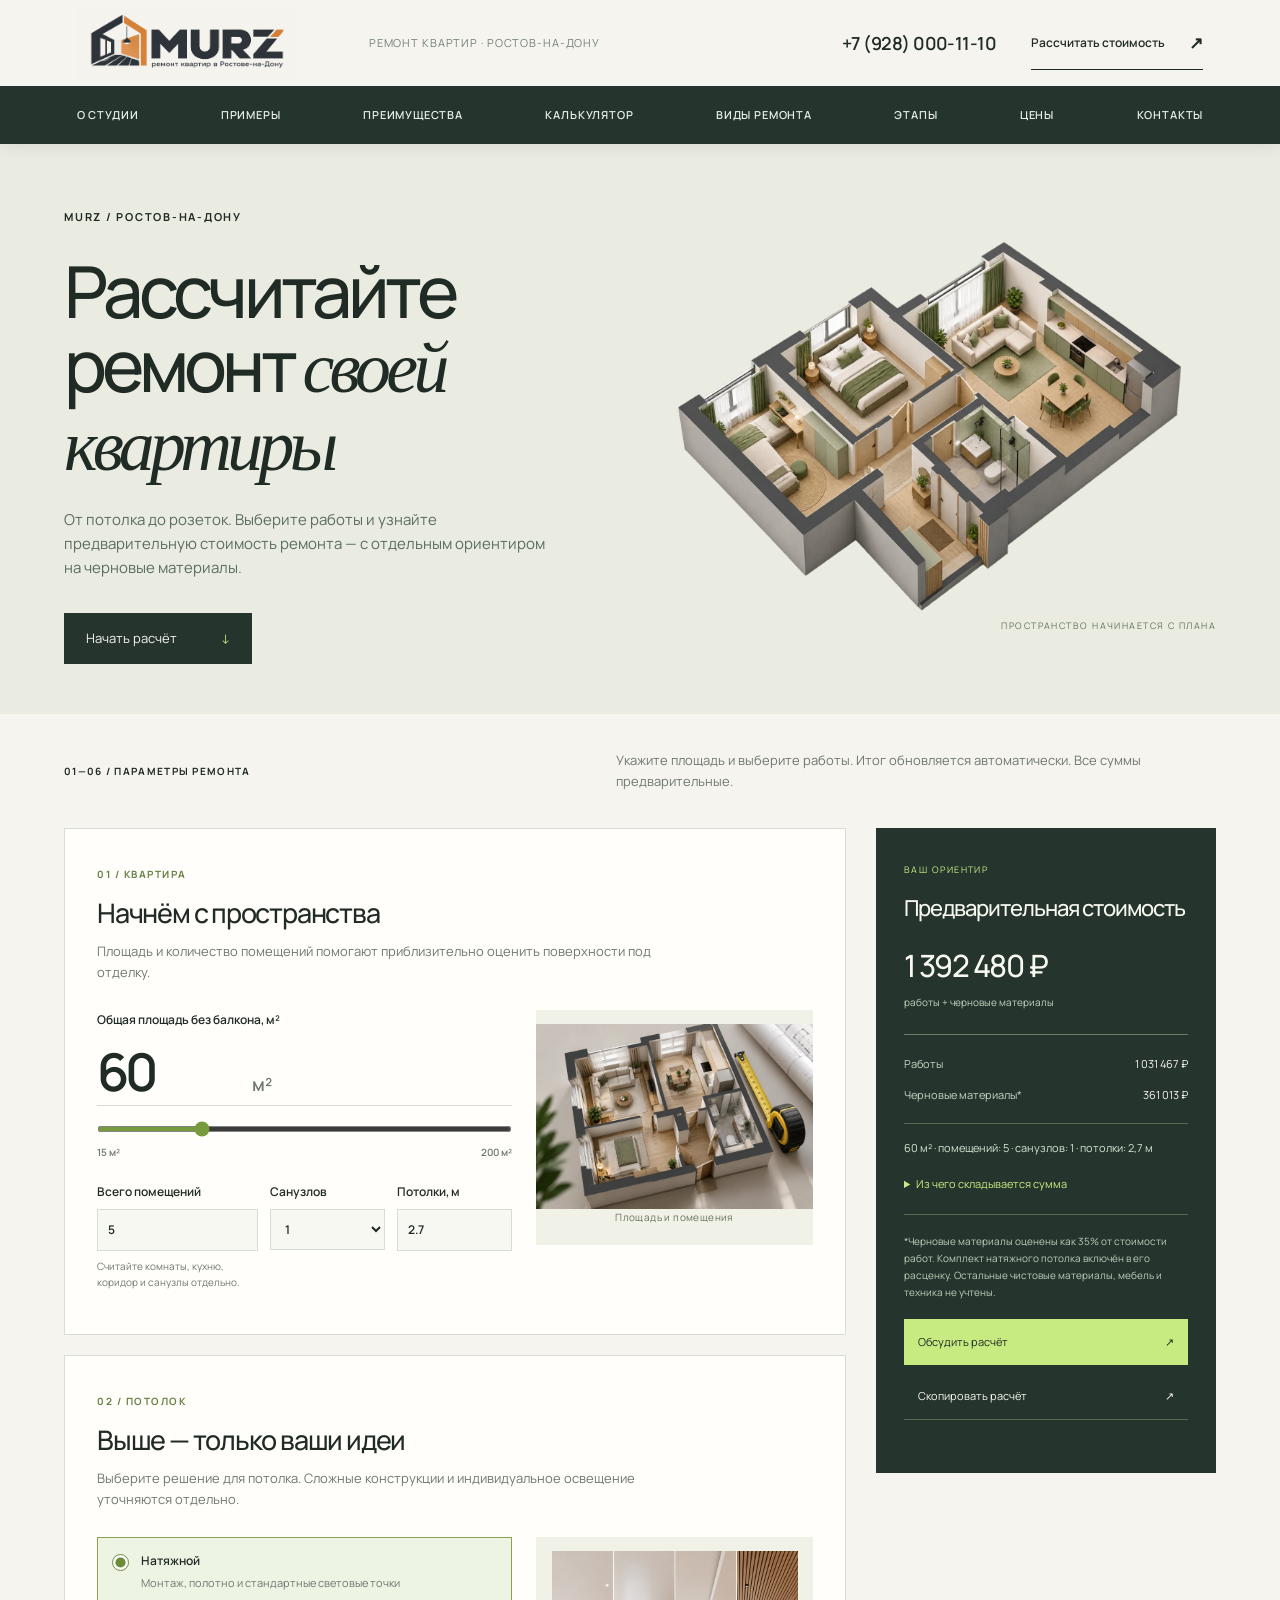
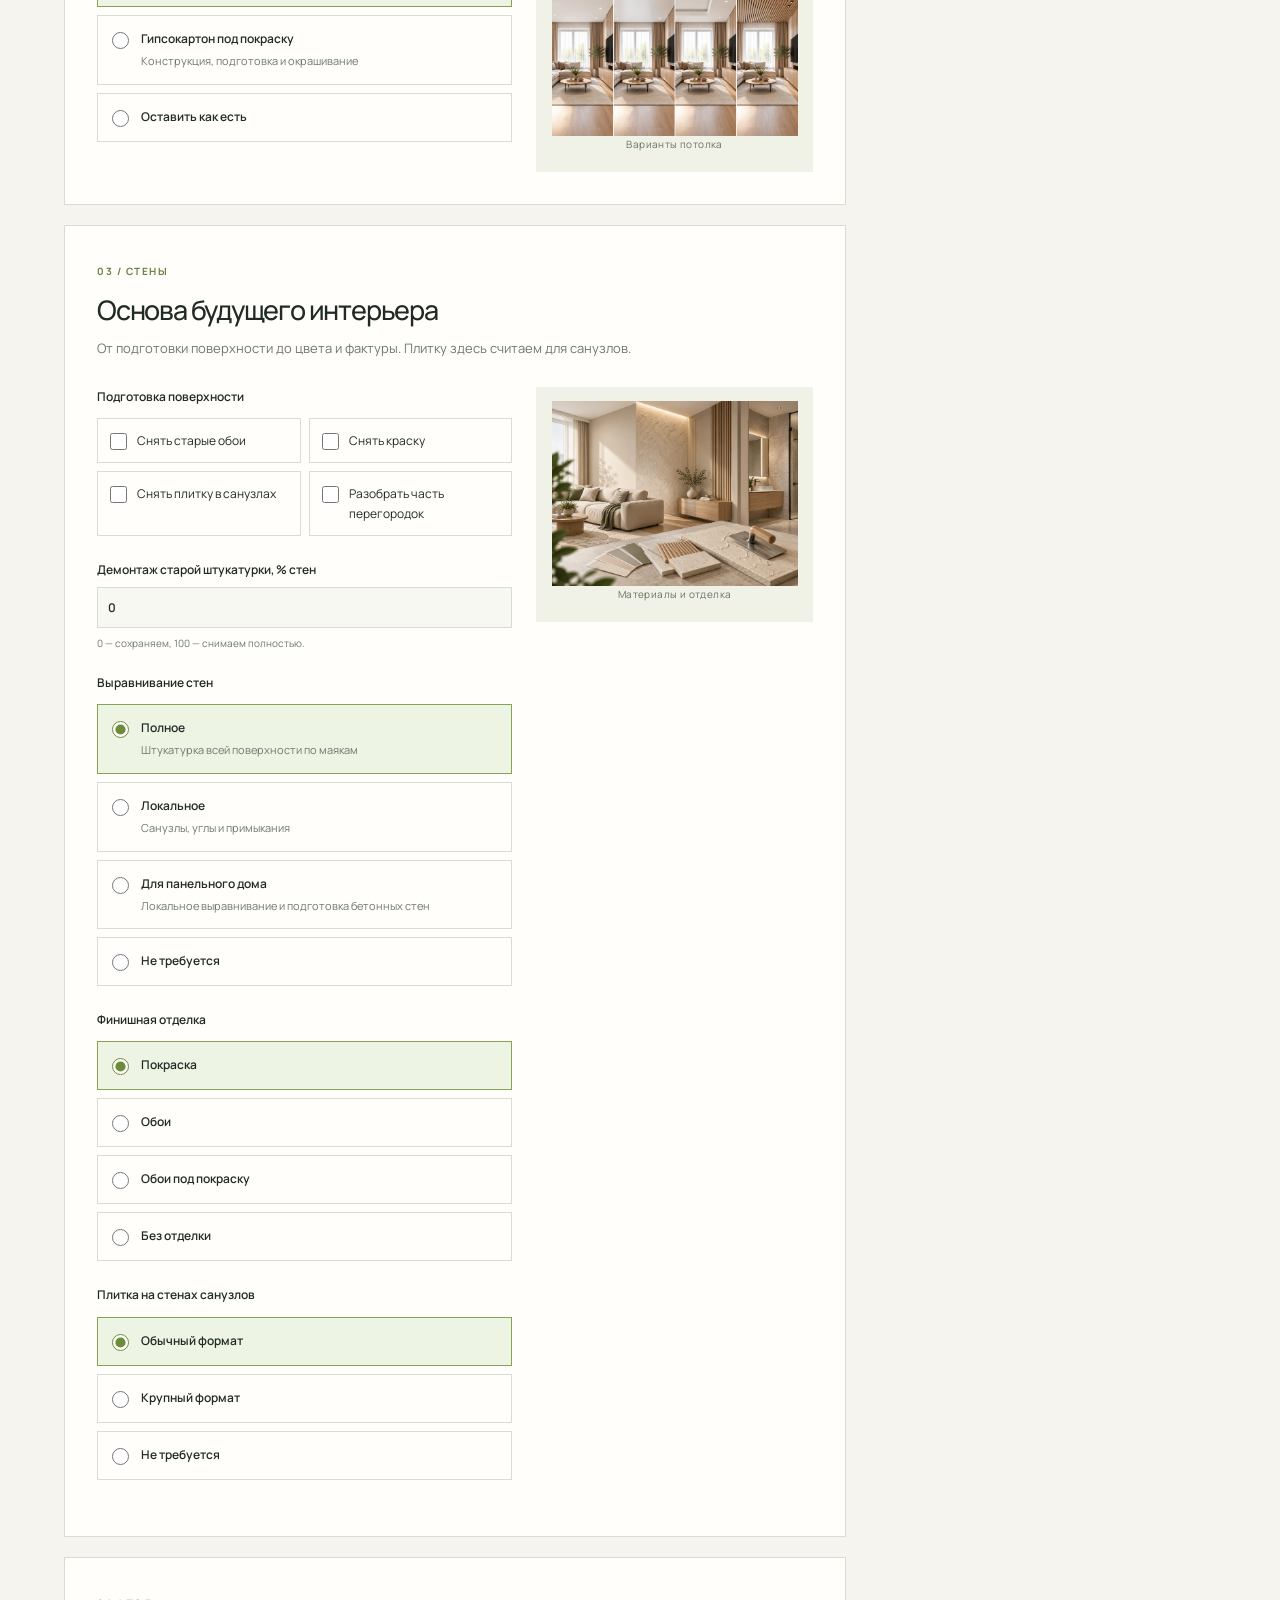
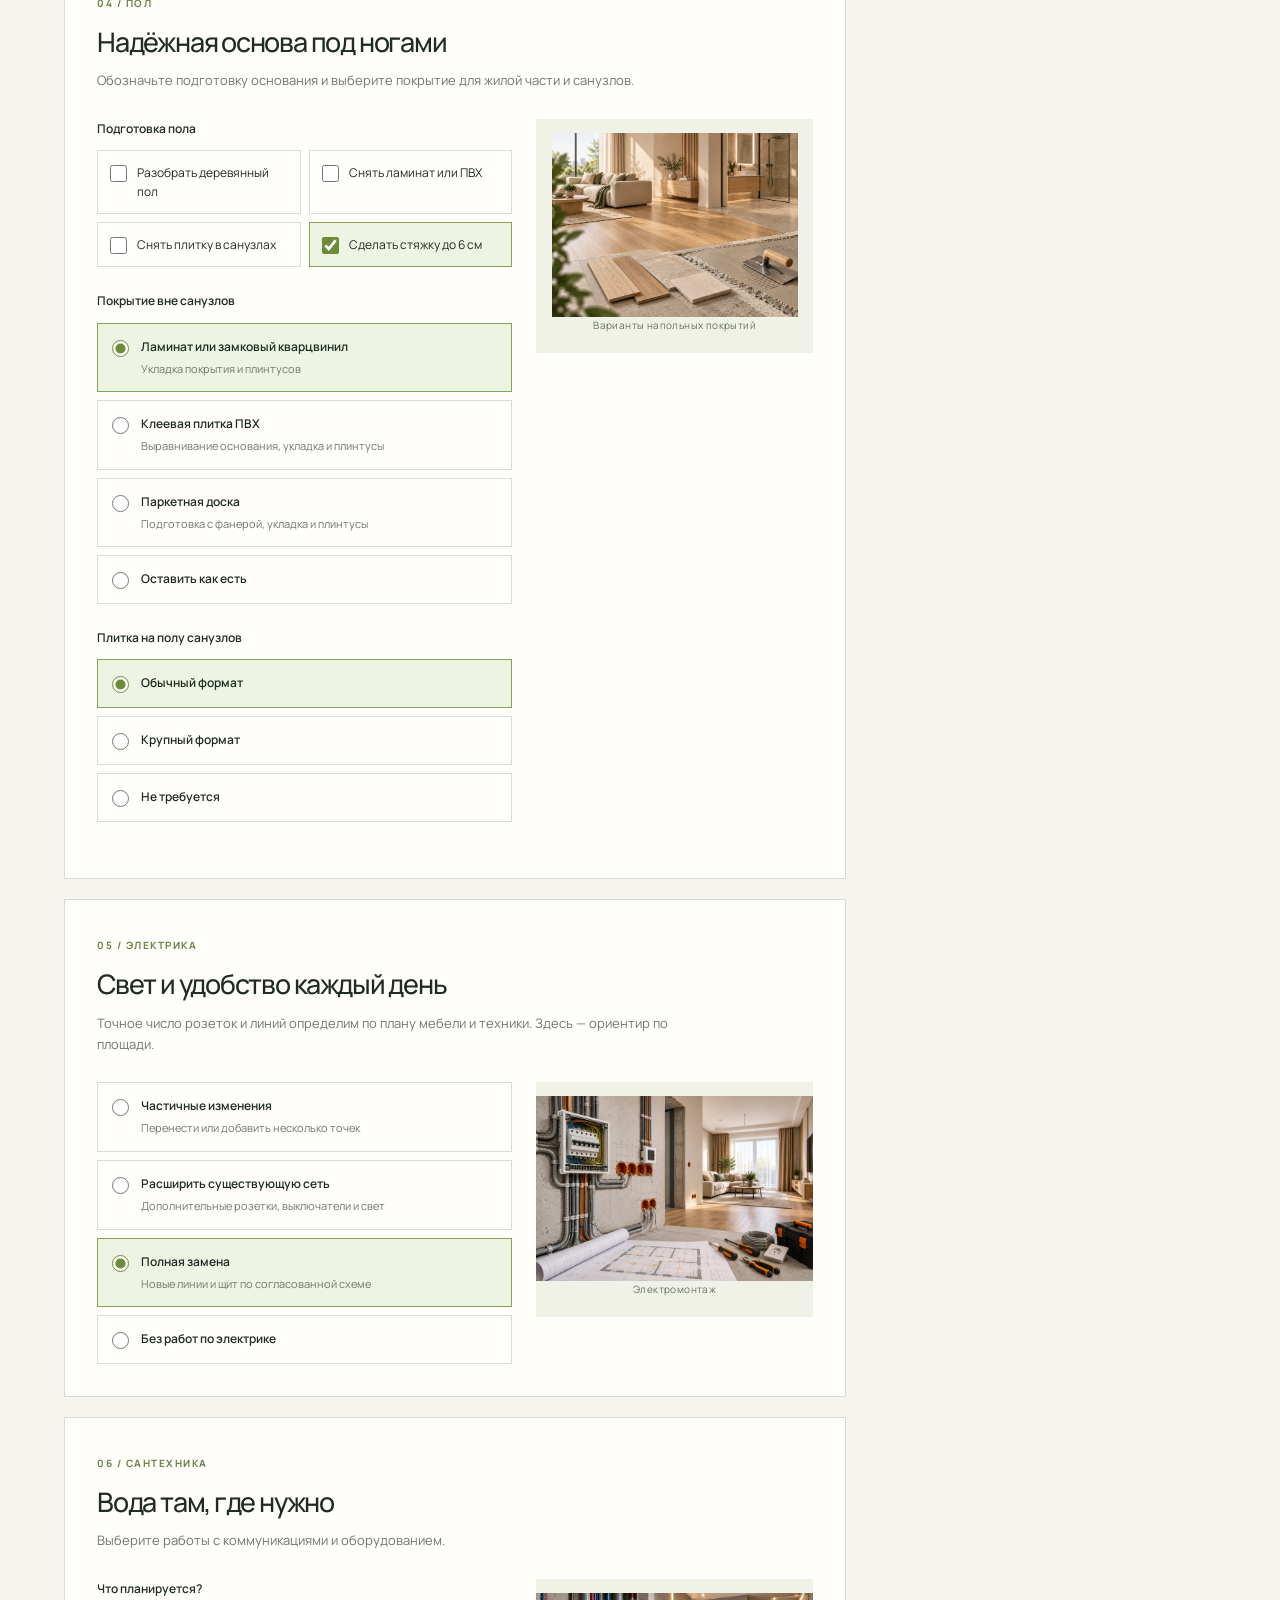
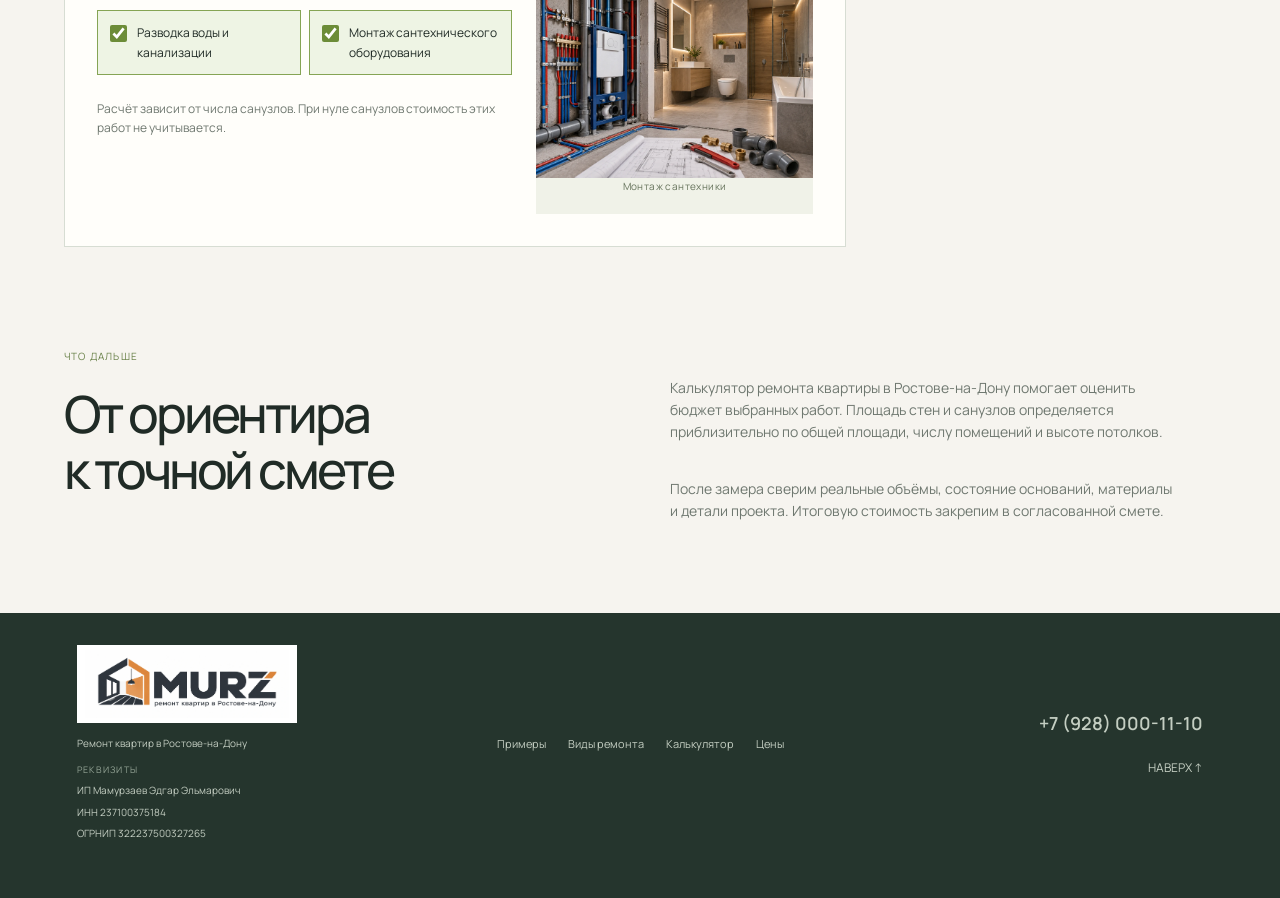
==== commit 422234fe: "Remove reserve from renovation estimate" ====
--- a/calculator/index.html
+++ b/calculator/index.html
@@ -7,8 +7,8 @@
   <meta property="og:title" content="Калькулятор ремонта квартиры — MURZ"><meta property="og:description" content="Шесть шагов от параметров квартиры к предварительной стоимости ремонта."><meta property="og:type" content="website">
   <link rel="preconnect" href="https://fonts.googleapis.com"><link rel="preconnect" href="https://fonts.gstatic.com" crossorigin>
   <link href="https://fonts.googleapis.com/css2?family=Manrope:wght@400;500;600;700;800&display=swap" rel="stylesheet">
-  <link rel="stylesheet" href="../styles.css"><link rel="stylesheet" href="calculator.css?v=sticky-header-20261012">
-  <script src="rates.js?v=20261007-2" defer></script><script src="calculator.js?v=20261007-2" defer></script>
+  <link rel="stylesheet" href="../styles.css"><link rel="stylesheet" href="calculator.css?v=calc-summary-clearance-20261012">
+  <script src="rates.js?v=20261012-no-reserve" defer></script><script src="calculator.js?v=20261012-no-reserve" defer></script>
 </head>
 <body class="calc-page">
   <header class="site-header" id="top">
@@ -34,7 +34,7 @@
       <section class="calc-section" aria-labelledby="electric-title"><div class="calc-section-heading"><span>05 / ЭЛЕКТРИКА</span><h2 id="electric-title">Свет и удобство каждый день</h2><p>Точное число розеток и линий определим по плану мебели и техники. Здесь — ориентир по площади.</p></div><div class="calc-section-layout"><div class="calc-controls"><div class="option-stack"><label class="option"><input type="radio" name="electric" value="partial"><span><strong>Частичные изменения</strong><small>Перенести или добавить несколько точек</small></span></label><label class="option"><input type="radio" name="electric" value="expanded"><span><strong>Расширить существующую сеть</strong><small>Дополнительные розетки, выключатели и свет</small></span></label><label class="option"><input type="radio" name="electric" value="new" checked><span><strong>Полная замена</strong><small>Новые линии и щит по согласованной схеме</small></span></label><label class="option"><input type="radio" name="electric" value="none"><span><strong>Без работ по электрике</strong></span></label></div></div><figure class="calc-figure"><img src="../images/calc-electric.webp" alt="Электромонтаж: распределительный щит, кабельные линии и точки подключения" width="1536" height="1024" loading="lazy"><figcaption>Электромонтаж</figcaption></figure></div></section>
       <section class="calc-section" aria-labelledby="plumbing-title"><div class="calc-section-heading"><span>06 / САНТЕХНИКА</span><h2 id="plumbing-title">Вода там, где нужно</h2><p>Выберите работы с коммуникациями и оборудованием.</p></div><div class="calc-section-layout"><div class="calc-controls"><fieldset class="calc-group"><legend>Что планируется?</legend><div class="tick-grid"><label class="tick"><input type="checkbox" name="plumbing" value="pipes" checked><span>Разводка воды и канализации</span></label><label class="tick"><input type="checkbox" name="plumbing" value="equipment" checked><span>Монтаж сантехнического оборудования</span></label></div></fieldset><p class="section-help">Расчёт зависит от числа санузлов. При нуле санузлов стоимость этих работ не учитывается.</p></div><figure class="calc-figure"><img src="../images/calc-plumbing.webp" alt="Монтаж водопровода и сантехники в современной ванной комнате" width="1536" height="1024" loading="lazy"><figcaption>Монтаж сантехники</figcaption></figure></div></section>
     </form>
-    <aside class="calc-summary" id="calculation-result" aria-labelledby="summary-title"><span class="summary-eyebrow">ВАШ ОРИЕНТИР</span><h2 id="summary-title">Предварительная стоимость</h2><div class="summary-total" aria-live="polite" aria-atomic="true"><strong id="summary-total">—</strong><span>работы + черновые материалы</span></div><dl class="summary-rows"><div><dt>Работы с резервом</dt><dd id="summary-work">—</dd></div><div><dt>Черновые материалы*</dt><dd id="summary-materials">—</dd></div></dl><p id="summary-selection" class="summary-selection"></p><details class="summary-details"><summary>Из чего складывается сумма</summary><dl id="summary-breakdown" class="summary-rows"></dl></details><p class="summary-note">В работы заложен резерв 15%. *Черновые материалы оценены как 35% от работ. Комплект натяжного потолка включён в его расценку. Остальные чистовые материалы, мебель и техника не учтены.</p><a class="summary-phone" href="tel:+79280001110">Обсудить расчёт <span aria-hidden="true">↗</span></a><button type="button" id="copy-calculation" class="summary-copy">Скопировать расчёт <span aria-hidden="true">↗</span></button><span id="copy-status" class="copy-status" role="status"></span><div class="manual-copy" id="manual-copy" hidden><label for="calculation-text">Выделите и скопируйте текст</label><textarea id="calculation-text" readonly rows="8"></textarea></div></aside></div>
+    <aside class="calc-summary" id="calculation-result" aria-labelledby="summary-title"><span class="summary-eyebrow">ВАШ ОРИЕНТИР</span><h2 id="summary-title">Предварительная стоимость</h2><div class="summary-total" aria-live="polite" aria-atomic="true"><strong id="summary-total">—</strong><span>работы + черновые материалы</span></div><dl class="summary-rows"><div><dt>Работы</dt><dd id="summary-work">—</dd></div><div><dt>Черновые материалы*</dt><dd id="summary-materials">—</dd></div></dl><p id="summary-selection" class="summary-selection"></p><details class="summary-details"><summary>Из чего складывается сумма</summary><dl id="summary-breakdown" class="summary-rows"></dl></details><p class="summary-note">*Черновые материалы оценены как 35% от стоимости работ. Комплект натяжного потолка включён в его расценку. Остальные чистовые материалы, мебель и техника не учтены.</p><a class="summary-phone" href="tel:+79280001110">Обсудить расчёт <span aria-hidden="true">↗</span></a><button type="button" id="copy-calculation" class="summary-copy">Скопировать расчёт <span aria-hidden="true">↗</span></button><span id="copy-status" class="copy-status" role="status"></span><div class="manual-copy" id="manual-copy" hidden><label for="calculation-text">Выделите и скопируйте текст</label><textarea id="calculation-text" readonly rows="8"></textarea></div></aside></div>
     <section class="calc-container calc-outro"><div><span>ЧТО ДАЛЬШЕ</span><h2>От ориентира<br>к точной смете</h2></div><div><p>Калькулятор ремонта квартиры в Ростове-на-Дону помогает оценить бюджет выбранных работ. Площадь стен и санузлов определяется приблизительно по общей площади, числу помещений и высоте потолков.</p><p>После замера сверим реальные объёмы, состояние оснований, материалы и детали проекта. Итоговую стоимость закрепим в согласованной смете.</p></div></section>
   </main><a class="mobile-result" href="#calculation-result"><span>Ваш расчёт <span aria-hidden="true">↗</span></span><strong id="mobile-total">—</strong></a>
   <footer class="calc-footer"><div class="calc-footer-brand"><a class="brand brand-logo-link footer-logo-link" href="../index.html#top" aria-label="MURZ — на главную"><img class="brand-logo" src="../images/murz-logo.webp" alt="Логотип MURZ — ремонт квартир в Ростове-на-Дону" width="2172" height="724"></a><p>Ремонт квартир в Ростове-на-Дону</p><div class="calc-footer-requisites"><span class="calc-footer-label">Реквизиты</span><span>ИП Мамурзаев Эдгар Эльмарович</span><span>ИНН 237100375184</span><span>ОГРНИП 322237500327265</span></div></div><nav aria-label="Навигация в подвале"><a href="../index.html#gallery">Примеры</a><a href="../index.html#services">Виды ремонта</a><a href="#calculator-form">Калькулятор</a><a href="../index.html#prices">Цены</a></nav><div class="calc-footer-end"><a href="tel:+79280001110">+7 (928) 000-11-10</a><a href="#top">НАВЕРХ ↑</a></div></footer>
--- a/calculator/calculator.css
+++ b/calculator/calculator.css
@@ -145,6 +145,9 @@
   html { scroll-padding-top: 154px; }
   .calc-page .site-header { position: sticky; top: 0; box-shadow: 0 4px 14px #18241c12; }
 }
+@media (min-width: 851px) {
+  .calc-page .calc-summary { top: 164px; max-height: calc(100dvh - 184px); }
+}
 @media (max-width: 1100px) {
   .calc-page .header-main { gap: 20px; }
   .calc-page .brand-logo-link { width: 180px; }
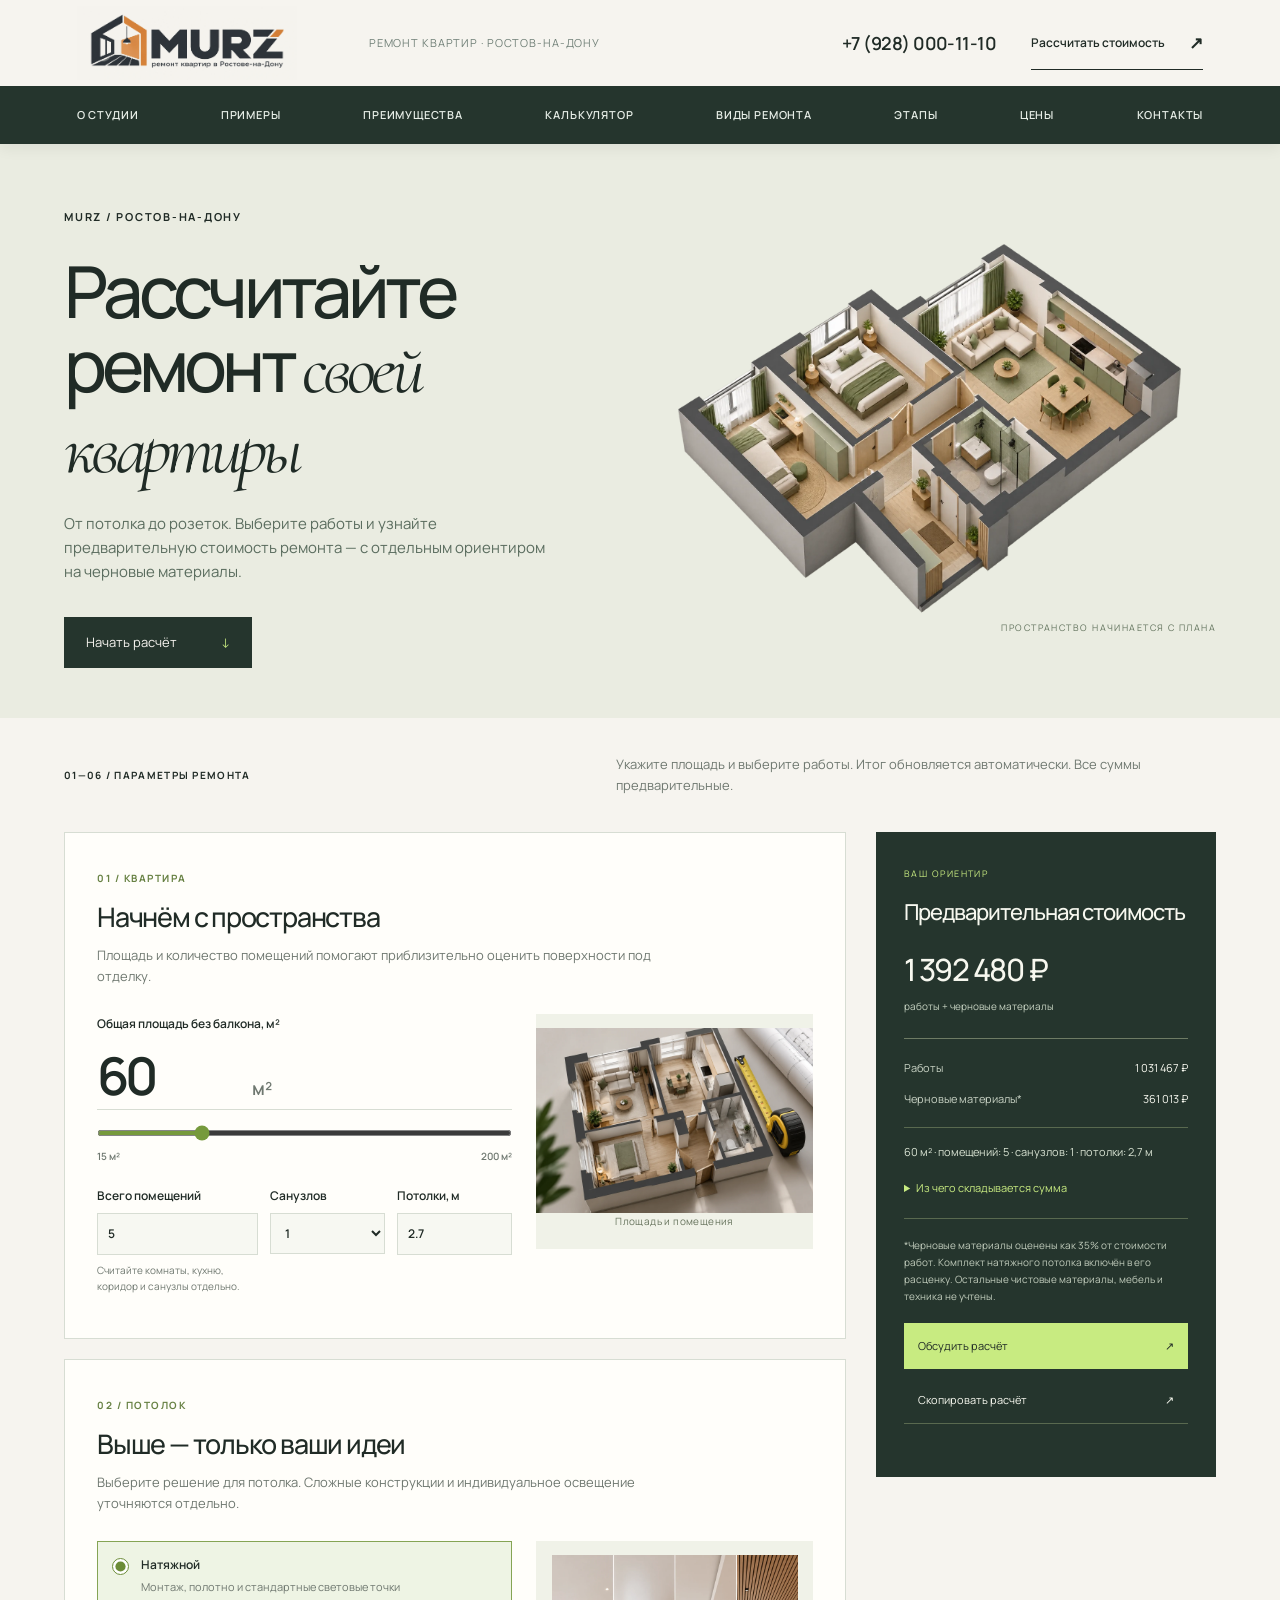
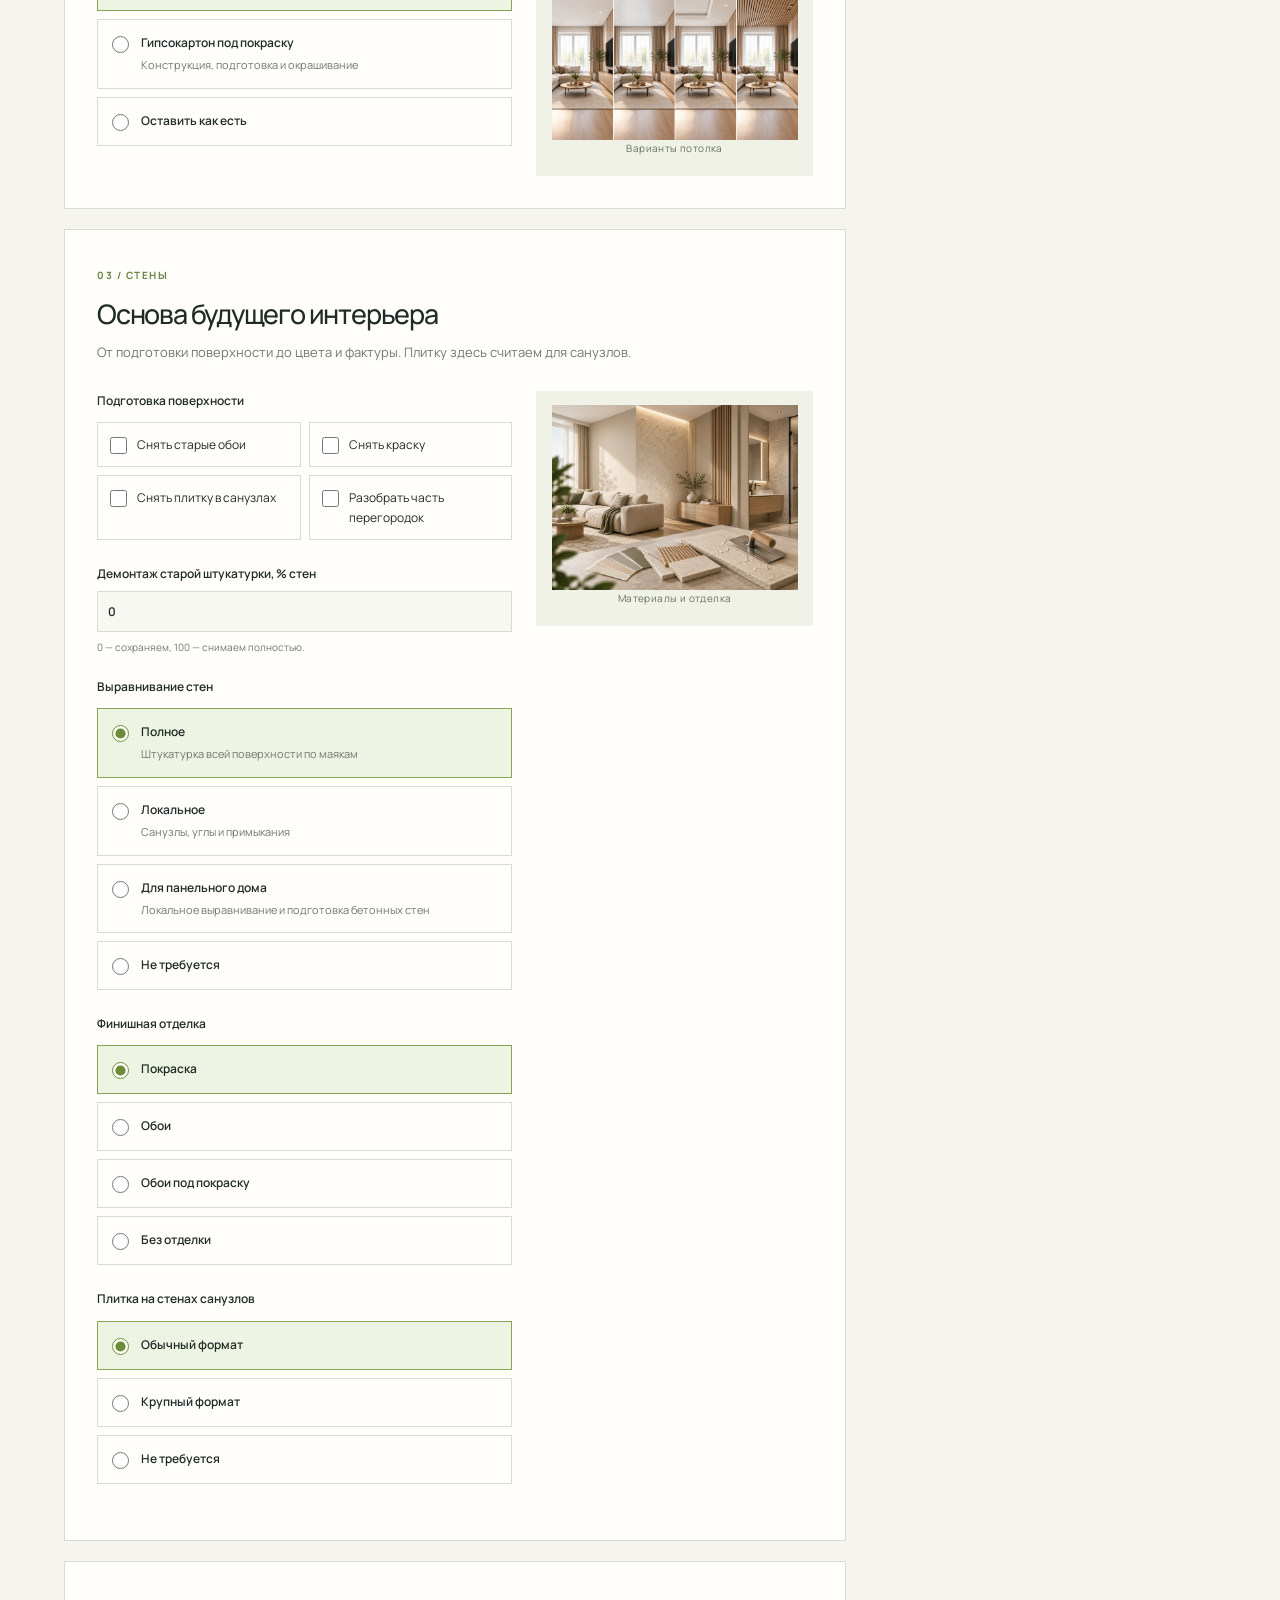
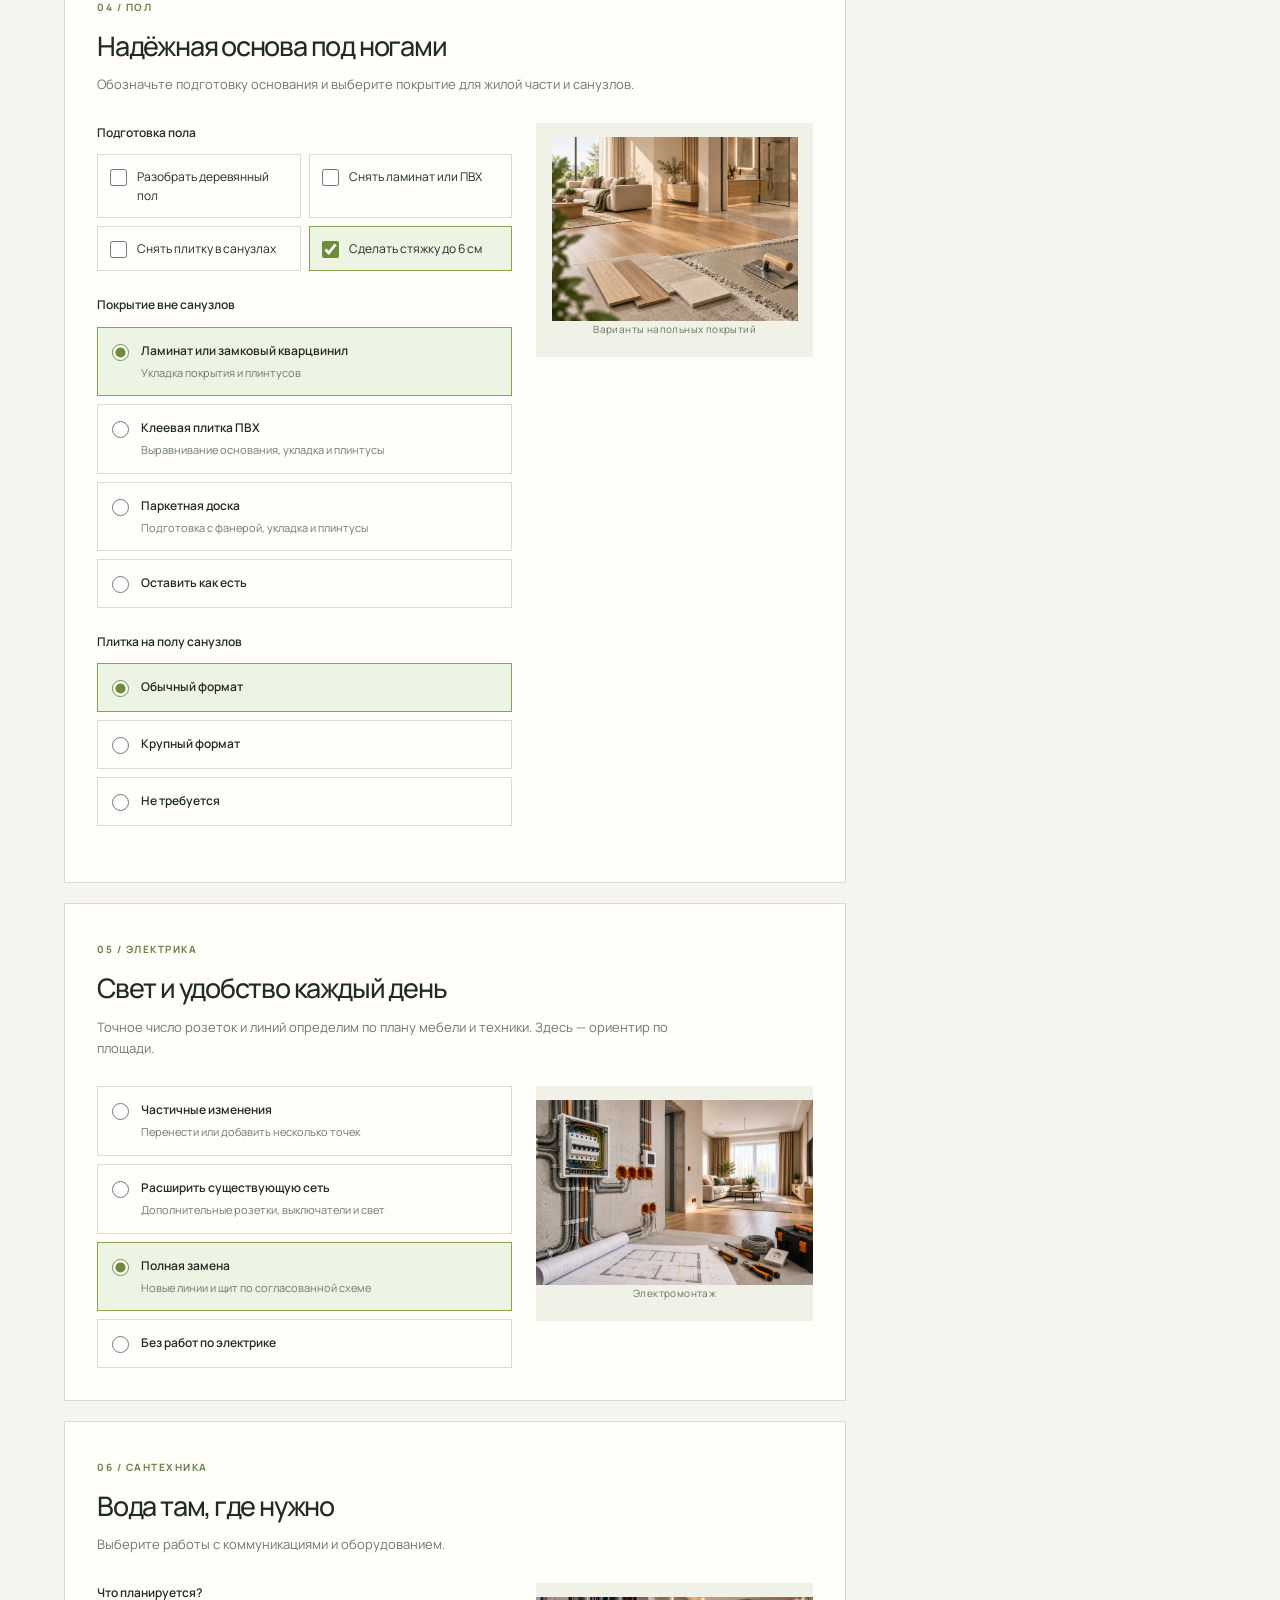
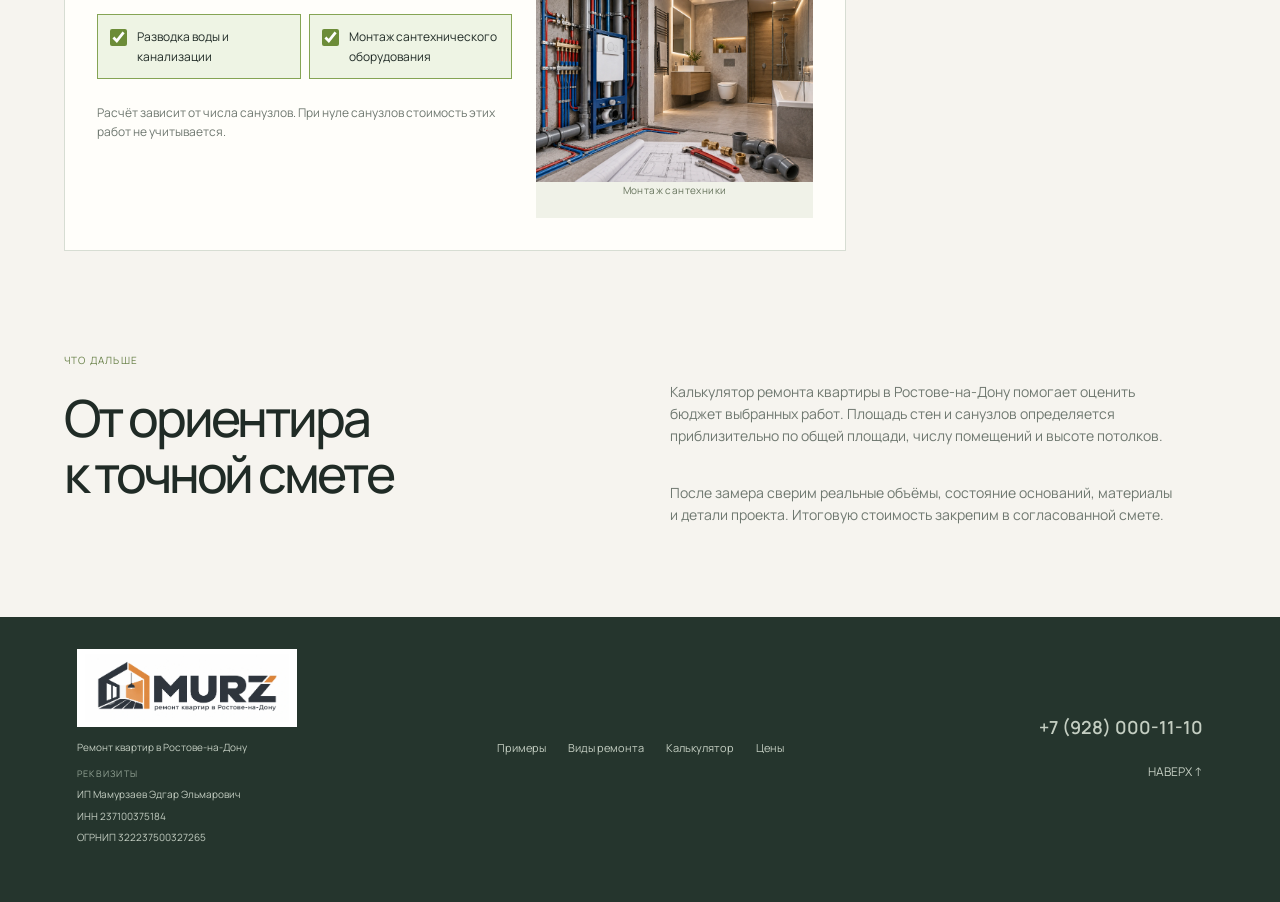
==== commit 43992277: "Self-host website fonts" ====
--- a/calculator/index.html
+++ b/calculator/index.html
@@ -5,8 +5,7 @@
   <title>Калькулятор ремонта квартир в Ростове-на-Дону — MURZ</title>
   <meta name="description" content="Рассчитайте стоимость ремонта квартиры в Ростове-на-Дону: потолки, стены, пол, электрика и сантехника. Калькулятор MURZ с разбивкой работ и черновых материалов.">
   <meta property="og:title" content="Калькулятор ремонта квартиры — MURZ"><meta property="og:description" content="Шесть шагов от параметров квартиры к предварительной стоимости ремонта."><meta property="og:type" content="website">
-  <link rel="preconnect" href="https://fonts.googleapis.com"><link rel="preconnect" href="https://fonts.gstatic.com" crossorigin>
-  <link href="https://fonts.googleapis.com/css2?family=Manrope:wght@400;500;600;700;800&display=swap" rel="stylesheet">
+  <link rel="stylesheet" href="../fonts/fonts.css">
   <link rel="stylesheet" href="../styles.css"><link rel="stylesheet" href="calculator.css?v=calc-summary-clearance-20261012">
   <script src="rates.js?v=20261012-no-reserve" defer></script><script src="calculator.js?v=20261012-no-reserve" defer></script>
 </head>
--- a/fonts/fonts.css
+++ b/fonts/fonts.css
@@ -0,0 +1,351 @@
+@font-face {
+
+  font-family: 'Cormorant Garamond';
+  font-style: italic;
+  font-weight: 400;
+  font-display: swap;
+  src: url(./cormorant-garamond-cyrillic-ext.woff2) format('woff2');
+  unicode-range: U+0460-052F, U+1C80-1C8A, U+20B4, U+2DE0-2DFF, U+A640-A69F, U+FE2E-FE2F;
+
+}
+
+@font-face {
+
+  font-family: 'Cormorant Garamond';
+  font-style: italic;
+  font-weight: 400;
+  font-display: swap;
+  src: url(./cormorant-garamond-cyrillic.woff2) format('woff2');
+  unicode-range: U+0301, U+0400-045F, U+0490-0491, U+04B0-04B1, U+2116;
+
+}
+
+@font-face {
+
+  font-family: 'Cormorant Garamond';
+  font-style: italic;
+  font-weight: 400;
+  font-display: swap;
+  src: url(./cormorant-garamond-latin-ext.woff2) format('woff2');
+  unicode-range: U+0100-02BA, U+02BD-02C5, U+02C7-02CC, U+02CE-02D7, U+02DD-02FF, U+0304, U+0308, U+0329, U+1D00-1DBF, U+1E00-1E9F, U+1EF2-1EFF, U+2020, U+20A0-20AB, U+20AD-20C4, U+2113, U+2C60-2C7F, U+A720-A7FF;
+
+}
+
+@font-face {
+
+  font-family: 'Cormorant Garamond';
+  font-style: italic;
+  font-weight: 400;
+  font-display: swap;
+  src: url(./cormorant-garamond-latin.woff2) format('woff2');
+  unicode-range: U+0000-00FF, U+0131, U+0152-0153, U+02BB-02BC, U+02C6, U+02DA, U+02DC, U+0304, U+0308, U+0329, U+2000-206F, U+20AC, U+2122, U+2191, U+2193, U+2212, U+2215, U+FEFF, U+FFFD;
+
+}
+
+@font-face {
+
+  font-family: 'DM Sans';
+  font-style: normal;
+  font-weight: 400;
+  font-display: swap;
+  src: url(./dm-sans-latin-ext.woff2) format('woff2');
+  unicode-range: U+0100-02BA, U+02BD-02C5, U+02C7-02CC, U+02CE-02D7, U+02DD-02FF, U+0304, U+0308, U+0329, U+1D00-1DBF, U+1E00-1E9F, U+1EF2-1EFF, U+2020, U+20A0-20AB, U+20AD-20C4, U+2113, U+2C60-2C7F, U+A720-A7FF;
+
+}
+
+@font-face {
+
+  font-family: 'DM Sans';
+  font-style: normal;
+  font-weight: 400;
+  font-display: swap;
+  src: url(./dm-sans-latin.woff2) format('woff2');
+  unicode-range: U+0000-00FF, U+0131, U+0152-0153, U+02BB-02BC, U+02C6, U+02DA, U+02DC, U+0304, U+0308, U+0329, U+2000-206F, U+20AC, U+2122, U+2191, U+2193, U+2212, U+2215, U+FEFF, U+FFFD;
+
+}
+
+@font-face {
+
+  font-family: 'DM Sans';
+  font-style: normal;
+  font-weight: 500;
+  font-display: swap;
+  src: url(./dm-sans-latin-ext.woff2) format('woff2');
+  unicode-range: U+0100-02BA, U+02BD-02C5, U+02C7-02CC, U+02CE-02D7, U+02DD-02FF, U+0304, U+0308, U+0329, U+1D00-1DBF, U+1E00-1E9F, U+1EF2-1EFF, U+2020, U+20A0-20AB, U+20AD-20C4, U+2113, U+2C60-2C7F, U+A720-A7FF;
+
+}
+
+@font-face {
+
+  font-family: 'DM Sans';
+  font-style: normal;
+  font-weight: 500;
+  font-display: swap;
+  src: url(./dm-sans-latin.woff2) format('woff2');
+  unicode-range: U+0000-00FF, U+0131, U+0152-0153, U+02BB-02BC, U+02C6, U+02DA, U+02DC, U+0304, U+0308, U+0329, U+2000-206F, U+20AC, U+2122, U+2191, U+2193, U+2212, U+2215, U+FEFF, U+FFFD;
+
+}
+
+@font-face {
+
+  font-family: 'DM Sans';
+  font-style: normal;
+  font-weight: 600;
+  font-display: swap;
+  src: url(./dm-sans-latin-ext.woff2) format('woff2');
+  unicode-range: U+0100-02BA, U+02BD-02C5, U+02C7-02CC, U+02CE-02D7, U+02DD-02FF, U+0304, U+0308, U+0329, U+1D00-1DBF, U+1E00-1E9F, U+1EF2-1EFF, U+2020, U+20A0-20AB, U+20AD-20C4, U+2113, U+2C60-2C7F, U+A720-A7FF;
+
+}
+
+@font-face {
+
+  font-family: 'DM Sans';
+  font-style: normal;
+  font-weight: 600;
+  font-display: swap;
+  src: url(./dm-sans-latin.woff2) format('woff2');
+  unicode-range: U+0000-00FF, U+0131, U+0152-0153, U+02BB-02BC, U+02C6, U+02DA, U+02DC, U+0304, U+0308, U+0329, U+2000-206F, U+20AC, U+2122, U+2191, U+2193, U+2212, U+2215, U+FEFF, U+FFFD;
+
+}
+
+@font-face {
+
+  font-family: 'DM Sans';
+  font-style: normal;
+  font-weight: 700;
+  font-display: swap;
+  src: url(./dm-sans-latin-ext.woff2) format('woff2');
+  unicode-range: U+0100-02BA, U+02BD-02C5, U+02C7-02CC, U+02CE-02D7, U+02DD-02FF, U+0304, U+0308, U+0329, U+1D00-1DBF, U+1E00-1E9F, U+1EF2-1EFF, U+2020, U+20A0-20AB, U+20AD-20C4, U+2113, U+2C60-2C7F, U+A720-A7FF;
+
+}
+
+@font-face {
+
+  font-family: 'DM Sans';
+  font-style: normal;
+  font-weight: 700;
+  font-display: swap;
+  src: url(./dm-sans-latin.woff2) format('woff2');
+  unicode-range: U+0000-00FF, U+0131, U+0152-0153, U+02BB-02BC, U+02C6, U+02DA, U+02DC, U+0304, U+0308, U+0329, U+2000-206F, U+20AC, U+2122, U+2191, U+2193, U+2212, U+2215, U+FEFF, U+FFFD;
+
+}
+
+@font-face {
+
+  font-family: 'Manrope';
+  font-style: normal;
+  font-weight: 400;
+  font-display: swap;
+  src: url(./manrope-cyrillic-ext.woff2) format('woff2');
+  unicode-range: U+0460-052F, U+1C80-1C8A, U+20B4, U+2DE0-2DFF, U+A640-A69F, U+FE2E-FE2F;
+
+}
+
+@font-face {
+
+  font-family: 'Manrope';
+  font-style: normal;
+  font-weight: 400;
+  font-display: swap;
+  src: url(./manrope-cyrillic.woff2) format('woff2');
+  unicode-range: U+0301, U+0400-045F, U+0490-0491, U+04B0-04B1, U+2116;
+
+}
+
+@font-face {
+
+  font-family: 'Manrope';
+  font-style: normal;
+  font-weight: 400;
+  font-display: swap;
+  src: url(./manrope-latin-ext.woff2) format('woff2');
+  unicode-range: U+0100-02BA, U+02BD-02C5, U+02C7-02CC, U+02CE-02D7, U+02DD-02FF, U+0304, U+0308, U+0329, U+1D00-1DBF, U+1E00-1E9F, U+1EF2-1EFF, U+2020, U+20A0-20AB, U+20AD-20C4, U+2113, U+2C60-2C7F, U+A720-A7FF;
+
+}
+
+@font-face {
+
+  font-family: 'Manrope';
+  font-style: normal;
+  font-weight: 400;
+  font-display: swap;
+  src: url(./manrope-latin.woff2) format('woff2');
+  unicode-range: U+0000-00FF, U+0131, U+0152-0153, U+02BB-02BC, U+02C6, U+02DA, U+02DC, U+0304, U+0308, U+0329, U+2000-206F, U+20AC, U+2122, U+2191, U+2193, U+2212, U+2215, U+FEFF, U+FFFD;
+
+}
+
+@font-face {
+
+  font-family: 'Manrope';
+  font-style: normal;
+  font-weight: 500;
+  font-display: swap;
+  src: url(./manrope-cyrillic-ext.woff2) format('woff2');
+  unicode-range: U+0460-052F, U+1C80-1C8A, U+20B4, U+2DE0-2DFF, U+A640-A69F, U+FE2E-FE2F;
+
+}
+
+@font-face {
+
+  font-family: 'Manrope';
+  font-style: normal;
+  font-weight: 500;
+  font-display: swap;
+  src: url(./manrope-cyrillic.woff2) format('woff2');
+  unicode-range: U+0301, U+0400-045F, U+0490-0491, U+04B0-04B1, U+2116;
+
+}
+
+@font-face {
+
+  font-family: 'Manrope';
+  font-style: normal;
+  font-weight: 500;
+  font-display: swap;
+  src: url(./manrope-latin-ext.woff2) format('woff2');
+  unicode-range: U+0100-02BA, U+02BD-02C5, U+02C7-02CC, U+02CE-02D7, U+02DD-02FF, U+0304, U+0308, U+0329, U+1D00-1DBF, U+1E00-1E9F, U+1EF2-1EFF, U+2020, U+20A0-20AB, U+20AD-20C4, U+2113, U+2C60-2C7F, U+A720-A7FF;
+
+}
+
+@font-face {
+
+  font-family: 'Manrope';
+  font-style: normal;
+  font-weight: 500;
+  font-display: swap;
+  src: url(./manrope-latin.woff2) format('woff2');
+  unicode-range: U+0000-00FF, U+0131, U+0152-0153, U+02BB-02BC, U+02C6, U+02DA, U+02DC, U+0304, U+0308, U+0329, U+2000-206F, U+20AC, U+2122, U+2191, U+2193, U+2212, U+2215, U+FEFF, U+FFFD;
+
+}
+
+@font-face {
+
+  font-family: 'Manrope';
+  font-style: normal;
+  font-weight: 600;
+  font-display: swap;
+  src: url(./manrope-cyrillic-ext.woff2) format('woff2');
+  unicode-range: U+0460-052F, U+1C80-1C8A, U+20B4, U+2DE0-2DFF, U+A640-A69F, U+FE2E-FE2F;
+
+}
+
+@font-face {
+
+  font-family: 'Manrope';
+  font-style: normal;
+  font-weight: 600;
+  font-display: swap;
+  src: url(./manrope-cyrillic.woff2) format('woff2');
+  unicode-range: U+0301, U+0400-045F, U+0490-0491, U+04B0-04B1, U+2116;
+
+}
+
+@font-face {
+
+  font-family: 'Manrope';
+  font-style: normal;
+  font-weight: 600;
+  font-display: swap;
+  src: url(./manrope-latin-ext.woff2) format('woff2');
+  unicode-range: U+0100-02BA, U+02BD-02C5, U+02C7-02CC, U+02CE-02D7, U+02DD-02FF, U+0304, U+0308, U+0329, U+1D00-1DBF, U+1E00-1E9F, U+1EF2-1EFF, U+2020, U+20A0-20AB, U+20AD-20C4, U+2113, U+2C60-2C7F, U+A720-A7FF;
+
+}
+
+@font-face {
+
+  font-family: 'Manrope';
+  font-style: normal;
+  font-weight: 600;
+  font-display: swap;
+  src: url(./manrope-latin.woff2) format('woff2');
+  unicode-range: U+0000-00FF, U+0131, U+0152-0153, U+02BB-02BC, U+02C6, U+02DA, U+02DC, U+0304, U+0308, U+0329, U+2000-206F, U+20AC, U+2122, U+2191, U+2193, U+2212, U+2215, U+FEFF, U+FFFD;
+
+}
+
+@font-face {
+
+  font-family: 'Manrope';
+  font-style: normal;
+  font-weight: 700;
+  font-display: swap;
+  src: url(./manrope-cyrillic-ext.woff2) format('woff2');
+  unicode-range: U+0460-052F, U+1C80-1C8A, U+20B4, U+2DE0-2DFF, U+A640-A69F, U+FE2E-FE2F;
+
+}
+
+@font-face {
+
+  font-family: 'Manrope';
+  font-style: normal;
+  font-weight: 700;
+  font-display: swap;
+  src: url(./manrope-cyrillic.woff2) format('woff2');
+  unicode-range: U+0301, U+0400-045F, U+0490-0491, U+04B0-04B1, U+2116;
+
+}
+
+@font-face {
+
+  font-family: 'Manrope';
+  font-style: normal;
+  font-weight: 700;
+  font-display: swap;
+  src: url(./manrope-latin-ext.woff2) format('woff2');
+  unicode-range: U+0100-02BA, U+02BD-02C5, U+02C7-02CC, U+02CE-02D7, U+02DD-02FF, U+0304, U+0308, U+0329, U+1D00-1DBF, U+1E00-1E9F, U+1EF2-1EFF, U+2020, U+20A0-20AB, U+20AD-20C4, U+2113, U+2C60-2C7F, U+A720-A7FF;
+
+}
+
+@font-face {
+
+  font-family: 'Manrope';
+  font-style: normal;
+  font-weight: 700;
+  font-display: swap;
+  src: url(./manrope-latin.woff2) format('woff2');
+  unicode-range: U+0000-00FF, U+0131, U+0152-0153, U+02BB-02BC, U+02C6, U+02DA, U+02DC, U+0304, U+0308, U+0329, U+2000-206F, U+20AC, U+2122, U+2191, U+2193, U+2212, U+2215, U+FEFF, U+FFFD;
+
+}
+
+@font-face {
+
+  font-family: 'Manrope';
+  font-style: normal;
+  font-weight: 800;
+  font-display: swap;
+  src: url(./manrope-cyrillic-ext.woff2) format('woff2');
+  unicode-range: U+0460-052F, U+1C80-1C8A, U+20B4, U+2DE0-2DFF, U+A640-A69F, U+FE2E-FE2F;
+
+}
+
+@font-face {
+
+  font-family: 'Manrope';
+  font-style: normal;
+  font-weight: 800;
+  font-display: swap;
+  src: url(./manrope-cyrillic.woff2) format('woff2');
+  unicode-range: U+0301, U+0400-045F, U+0490-0491, U+04B0-04B1, U+2116;
+
+}
+
+@font-face {
+
+  font-family: 'Manrope';
+  font-style: normal;
+  font-weight: 800;
+  font-display: swap;
+  src: url(./manrope-latin-ext.woff2) format('woff2');
+  unicode-range: U+0100-02BA, U+02BD-02C5, U+02C7-02CC, U+02CE-02D7, U+02DD-02FF, U+0304, U+0308, U+0329, U+1D00-1DBF, U+1E00-1E9F, U+1EF2-1EFF, U+2020, U+20A0-20AB, U+20AD-20C4, U+2113, U+2C60-2C7F, U+A720-A7FF;
+
+}
+
+@font-face {
+
+  font-family: 'Manrope';
+  font-style: normal;
+  font-weight: 800;
+  font-display: swap;
+  src: url(./manrope-latin.woff2) format('woff2');
+  unicode-range: U+0000-00FF, U+0131, U+0152-0153, U+02BB-02BC, U+02C6, U+02DA, U+02DC, U+0304, U+0308, U+0329, U+2000-206F, U+20AC, U+2122, U+2191, U+2193, U+2212, U+2215, U+FEFF, U+FFFD;
+
+}
--- a/styles.css
+++ b/styles.css
@@ -1 +1 @@
-:root{--paper:#f3f1eb;--ink:#242722;--muted:#85867f;--line:#d8d8d0;--lime:#c5ed68;--dark:#30352f;--serif:Georgia,'Times New Roman',serif}*{box-sizing:border-box}html{scroll-behavior:smooth}body{margin:0;background:var(--paper);color:var(--ink);font-family:'DM Sans',Arial,sans-serif;font-size:15px;-webkit-font-smoothing:antialiased}a{color:inherit;text-decoration:none}.topbar{height:78px;padding:0 6vw;display:flex;align-items:center;justify-content:space-between;border-bottom:1px solid var(--line);position:relative;z-index:5;background:var(--paper)}.brand{font-family:'Manrope',sans-serif;font-weight:800;letter-spacing:-.09em;font-size:27px}.brand-dot{color:#92bd36}.desktop-nav{display:flex;gap:32px;font-size:12px;color:#60625c}.desktop-nav a:hover,.text-link:hover{color:#729526}.header-cta{font-size:12px;border-bottom:1px solid var(--ink);padding:9px 0}.header-cta span{margin-left:15px}.menu-toggle{display:none;border:0;background:none}.hero{min-height:610px;padding:0 6vw;display:grid;grid-template-columns:.94fr 1.06fr;align-items:center;gap:5vw;overflow:hidden}.hero-copy{padding:46px 0}.eyebrow,.section-kicker{font-size:10px;letter-spacing:.13em;font-weight:600}.eyebrow{display:flex;align-items:center;gap:12px}.eyebrow-line{width:30px;height:1px;background:#7a9c35}.hero h1{font-family:'Manrope',sans-serif;font-size:clamp(54px,7vw,100px);letter-spacing:-.085em;line-height:.98;font-weight:500;margin:48px 0 56px}.hero h1 em,h2 em{font-family:var(--serif);font-weight:400;letter-spacing:-.07em}.hero-bottom{display:flex;align-items:center;justify-content:space-between;max-width:390px}.hero-note{font-size:11px;color:#66685f;letter-spacing:.03em}.hero-note span{color:#94b947;padding:0 8px}.round-link{width:40px;height:40px;border:1px solid #b9b9b0;border-radius:50%;display:grid;place-items:center;font-size:18px}.hero-art{height:min(510px,45vw);min-height:370px;position:relative;overflow:hidden;background:#d9d9c9}.art-window{position:absolute;left:11%;top:9%;width:64%;height:71%;background:#b8c7c0;overflow:hidden}.art-sun{position:absolute;width:32%;aspect-ratio:1;border-radius:50%;background:#e9d4a2;top:11%;right:15%;filter:blur(1px)}.art-view{position:absolute;inset:52% -8% -15%;background:linear-gradient(155deg,#8c9c8c,#677665 50%,#adb19b);clip-path:polygon(0 37%,32% 4%,54% 31%,76% 0,100% 25%,100% 100%,0 100%)}.art-wall{position:absolute;right:0;top:0;width:29%;height:100%;background:#e7e3d7}.art-floor{position:absolute;bottom:0;left:0;width:100%;height:20%;background:linear-gradient(170deg,#c8bca8,#b2a58f);clip-path:polygon(0 24%,100% 0,100% 100%,0 100%)}.art-pillar{position:absolute;right:24%;top:0;width:6%;height:88%;background:#efede4;box-shadow:7px 0 20px #79796c22}.art-chair{position:absolute;bottom:13%;left:37%;width:25%;height:26%;border:11px solid #726f60;border-bottom:0;border-radius:50% 50% 0 0;transform:skew(-7deg)}.art-chair:before,.art-chair:after{content:'';position:absolute;bottom:-42%;width:7px;height:47%;background:#726f60}.art-chair:before{left:8%}.art-chair:after{right:8%}.art-chair i{position:absolute;bottom:-2px;left:-15%;width:120%;height:12px;background:#726f60}.art-caption{position:absolute;left:5%;right:5%;bottom:4%;display:flex;justify-content:space-between;font-size:9px;letter-spacing:.13em}.art-mark{position:absolute;right:5%;top:5%;font-family:'Manrope';font-size:50px;font-weight:700;color:#f3f1eb;mix-blend-mode:multiply}.section-pad{padding:105px 10vw}.section-kicker{display:flex;align-items:center;gap:13px;color:#72746b}.section-kicker>span:first-child{color:#8cae43}.estimate{background:#e9e8df}.estimate-layout{display:grid;grid-template-columns:1fr 1fr;gap:8vw;margin-top:50px}.estimate h2,.section-heading h2,.terms h2,.booking h2{font-family:'Manrope',sans-serif;font-size:clamp(42px,5vw,67px);font-weight:500;letter-spacing:-.08em;line-height:1.02;margin:0}.section-hint{margin-top:42px;color:var(--muted);font-size:12px}.calculator{padding-top:7px}.range-readout{display:flex;align-items:end;justify-content:space-between}.range-readout strong{font-family:'Manrope';font-size:54px;letter-spacing:-.06em;font-weight:500}.range-readout small{font-size:17px;letter-spacing:0;color:#707269}.rate{font-size:12px;color:#71736c;padding-bottom:12px}input[type=range]{width:100%;margin:32px 0 11px;accent-color:#839f42;height:4px;cursor:pointer}.range-ends{display:flex;justify-content:space-between;color:#8a8b82;font-size:10px}.estimate-total{border-top:1px solid #c7c8bd;margin-top:38px;padding-top:19px;display:flex;justify-content:space-between;align-items:center;font-size:11px;color:#73756e}.estimate-total strong{font-family:'Manrope';font-size:19px;color:var(--ink);font-weight:600}.text-link{display:inline-block;margin-top:27px;font-size:12px;border-bottom:1px solid #9e9f96;padding-bottom:8px}.text-link span{margin-left:24px}.about{background:#30352f;color:#f3f1eb}.about .section-kicker,.advantages .section-kicker,.stages .section-kicker,.gallery .section-kicker,.booking .section-kicker{color:#bdc0b6}.about .section-heading,.section-heading{display:grid;grid-template-columns:1fr 1fr;gap:8vw;align-items:center;margin-top:58px}.about .section-heading h2{font-family:'Manrope';font-weight:500;font-size:clamp(44px,5.4vw,72px);line-height:1.05;letter-spacing:-.08em;margin:0}.empty-field{height:92px;border:1px dashed #b7b8ad66;border-radius:2px}.empty-field.wide{height:130px}.about .empty-field{border-color:#d5d8cd4d}.advantages{padding-bottom:70px}.adv-grid{display:grid;grid-template-columns:repeat(4,1fr);gap:14px;margin-top:54px}.adv-card{padding:22px 19px 18px;background:#e9e8df;min-height:205px;display:flex;flex-direction:column}.adv-card>span{font-size:10px;color:#8cae43}.adv-card h3{font-family:'Manrope';font-size:17px;letter-spacing:-.04em;font-weight:600;margin:28px 0 20px}.adv-card .empty-field{height:49px;margin-top:auto;border-color:#c7c8be}.checklist{margin-top:65px;padding:36px 0 0;border-top:1px solid var(--line);display:grid;grid-template-columns:1fr 1fr;gap:5vw}.checklist h3{font-family:'Manrope';font-size:22px;font-weight:500;letter-spacing:-.05em;margin:23px 0}.check-columns{display:grid;grid-template-columns:1fr 1fr;gap:18px}.check-columns p{font-size:12px;margin:0 0 15px}.check-columns b{color:#8eae47;margin-right:8px}.check-columns .empty-field{height:95px;border-color:#c7c8be}.stages{background:#e9e8df}.stages .section-heading,.prices .section-heading,.gallery .section-heading{margin-bottom:52px}.stages .section-heading h2,.prices .section-heading h2,.gallery .section-heading h2{font-size:clamp(42px,5vw,65px)}.stages .empty-field,.prices .empty-field,.gallery .empty-field{border-color:#c3c4b9}.stage-list{display:grid;grid-template-columns:repeat(5,1fr);border-top:1px solid #c9cac0}.stage-list div{min-height:98px;border-bottom:1px solid #c9cac0;padding:17px 12px 17px 0;display:flex;flex-direction:column;justify-content:space-between}.stage-list span{font-size:10px;color:#8eaa4e}.stage-list b{font-size:12px;font-weight:500}.price-row{border-top:1px solid var(--line);display:grid;grid-template-columns:1fr 180px 25px;align-items:center;min-height:65px;font-size:12px;color:#6d6f67}.price-row:last-child{border-bottom:1px solid var(--line)}.price-row:first-of-type{font-size:10px;text-transform:uppercase;letter-spacing:.09em;color:#999a92}.price-row span:last-child{text-align:right;font-size:19px;color:#8cae43}.gallery{background:#30352f;color:#f3f1eb}.gallery-grid{display:grid;grid-template-columns:1.3fr 1fr 1fr;gap:14px}.gallery-placeholder{height:240px;background:#41473f;position:relative;display:flex;align-items:center;justify-content:center;color:#a5aa9b;font-size:10px;letter-spacing:.14em}.gallery-placeholder.large{height:310px;background:#3a4039}.gallery-placeholder i{position:absolute;right:16px;bottom:13px;font-style:normal;font-size:10px;color:#b9bead}.terms{background:#e9e8df}.terms-grid{display:grid;grid-template-columns:1fr 1fr;gap:14px;margin-top:48px}.terms-grid article{padding:30px;background:var(--paper);min-height:255px;display:flex;flex-direction:column;justify-content:space-between}.terms h2{font-size:clamp(36px,4.2vw,54px)}.terms .empty-field{height:55px;border-color:#c8c9bd}.booking{background:#30352f;color:#f3f1eb}.booking-layout{display:grid;grid-template-columns:1fr 1fr;gap:8vw;align-items:center;margin-top:48px}.booking .empty-field{height:170px;border-color:#d5d8cd4d}footer{display:flex;align-items:center;justify-content:space-between;padding:28px 6vw 95px;background:#30352f;color:#c6c9bf;font-size:9px;letter-spacing:.1em}footer .brand{color:#f3f1eb}.floating-actions{position:fixed;right:22px;bottom:20px;z-index:10;display:flex;align-items:center;gap:9px}.float-calc,.float-book{height:54px;display:flex;align-items:center;box-shadow:0 8px 30px #20221d25}.float-calc{background:#f3f1eb;padding:5px 17px 5px 6px;gap:11px;font-size:10px;line-height:1.15;border-radius:30px}.float-icon{width:42px;height:42px;display:grid;place-items:center;background:#e5ebd7;border-radius:50%;font-size:17px}.float-book{background:var(--lime);border-radius:28px;padding:0 8px 0 20px;gap:14px;font-size:11px}.book-arrow{height:38px;width:38px;background:#31362d;border-radius:50%;color:white;display:grid;place-items:center;font-size:16px}.menu-open .desktop-nav{display:flex}@media(max-width:850px){.topbar{padding:0 5vw}.desktop-nav{gap:17px}.hero{padding:0 5vw;min-height:550px;gap:3vw}.hero h1{font-size:clamp(54px,8vw,78px)}.section-pad{padding:82px 7vw}.adv-grid{grid-template-columns:repeat(2,1fr)}.stage-list{grid-template-columns:repeat(2,1fr)}.gallery-placeholder{height:190px}.gallery-placeholder.large{height:250px}}@media(max-width:620px){.topbar{height:68px}.desktop-nav{display:none;position:absolute;top:67px;left:0;right:0;background:var(--paper);padding:18px 6vw 24px;border-bottom:1px solid var(--line);flex-direction:column;gap:18px}.desktop-nav a{font-size:14px}.header-cta{margin-left:auto;margin-right:19px;font-size:11px}.menu-toggle{display:flex;width:27px;height:27px;flex-direction:column;justify-content:center;gap:5px;padding:3px}.menu-toggle span{height:1px;width:100%;background:var(--ink)}.hero{display:flex;flex-direction:column;align-items:stretch;gap:0;padding:35px 5vw 32px;min-height:0}.hero-copy{padding:14px 0 24px}.hero h1{font-size:clamp(55px,14vw,78px);margin:33px 0 30px}.hero-art{height:72vw;min-height:280px}.art-window{width:68%}.section-pad{padding:68px 6vw}.estimate-layout,.about .section-heading,.section-heading,.checklist,.booking-layout{grid-template-columns:1fr;gap:27px;margin-top:36px}.estimate h2,.booking h2{font-size:50px}.section-hint{margin-top:22px}.range-readout strong{font-size:47px}.estimate-total{margin-top:26px}.adv-grid{gap:9px;margin-top:36px}.adv-card{padding:17px 14px;min-height:180px}.adv-card h3{font-size:15px;margin:22px 0 15px}.checklist{padding-top:28px;margin-top:48px}.checklist h3{margin:16px 0}.stage-list{grid-template-columns:1fr 1fr}.stage-list div{min-height:83px}.stages .section-heading,.prices .section-heading,.gallery .section-heading{margin-bottom:35px}.empty-field.wide{height:98px}.price-row{grid-template-columns:1fr 110px 20px;min-height:58px;font-size:11px}.gallery-grid{grid-template-columns:1fr 1fr;gap:9px}.gallery-placeholder,.gallery-placeholder.large{height:39vw;min-height:145px}.gallery-placeholder.large{grid-column:span 2;height:53vw}.terms-grid{grid-template-columns:1fr;margin-top:35px}.terms-grid article{min-height:200px;padding:24px}.booking-layout{gap:30px}.booking .empty-field{height:130px}footer{padding:25px 6vw 96px}footer>span{display:none}.floating-actions{right:12px;bottom:12px;gap:6px}.float-calc,.float-book{height:50px}.float-calc{padding-right:12px;gap:8px}.float-icon{width:39px;height:39px}.float-book{padding-left:14px;gap:9px;font-size:10px}.book-arrow{width:36px;height:36px}}
+:root{--paper:#f3f1eb;--ink:#242722;--muted:#85867f;--line:#d8d8d0;--lime:#c5ed68;--dark:#30352f;--serif:'Cormorant Garamond',Georgia,'Times New Roman',serif}*{box-sizing:border-box}html{scroll-behavior:smooth}body{margin:0;background:var(--paper);color:var(--ink);font-family:'DM Sans',Arial,sans-serif;font-size:15px;-webkit-font-smoothing:antialiased}a{color:inherit;text-decoration:none}.topbar{height:78px;padding:0 6vw;display:flex;align-items:center;justify-content:space-between;border-bottom:1px solid var(--line);position:relative;z-index:5;background:var(--paper)}.brand{font-family:'Manrope',sans-serif;font-weight:800;letter-spacing:-.09em;font-size:27px}.brand-dot{color:#92bd36}.desktop-nav{display:flex;gap:32px;font-size:12px;color:#60625c}.desktop-nav a:hover,.text-link:hover{color:#729526}.header-cta{font-size:12px;border-bottom:1px solid var(--ink);padding:9px 0}.header-cta span{margin-left:15px}.menu-toggle{display:none;border:0;background:none}.hero{min-height:610px;padding:0 6vw;display:grid;grid-template-columns:.94fr 1.06fr;align-items:center;gap:5vw;overflow:hidden}.hero-copy{padding:46px 0}.eyebrow,.section-kicker{font-size:10px;letter-spacing:.13em;font-weight:600}.eyebrow{display:flex;align-items:center;gap:12px}.eyebrow-line{width:30px;height:1px;background:#7a9c35}.hero h1{font-family:'Manrope',sans-serif;font-size:clamp(54px,7vw,100px);letter-spacing:-.085em;line-height:.98;font-weight:500;margin:48px 0 56px}.hero h1 em,h2 em{font-family:var(--serif);font-weight:400;letter-spacing:-.07em}.hero-bottom{display:flex;align-items:center;justify-content:space-between;max-width:390px}.hero-note{font-size:11px;color:#66685f;letter-spacing:.03em}.hero-note span{color:#94b947;padding:0 8px}.round-link{width:40px;height:40px;border:1px solid #b9b9b0;border-radius:50%;display:grid;place-items:center;font-size:18px}.hero-art{height:min(510px,45vw);min-height:370px;position:relative;overflow:hidden;background:#d9d9c9}.art-window{position:absolute;left:11%;top:9%;width:64%;height:71%;background:#b8c7c0;overflow:hidden}.art-sun{position:absolute;width:32%;aspect-ratio:1;border-radius:50%;background:#e9d4a2;top:11%;right:15%;filter:blur(1px)}.art-view{position:absolute;inset:52% -8% -15%;background:linear-gradient(155deg,#8c9c8c,#677665 50%,#adb19b);clip-path:polygon(0 37%,32% 4%,54% 31%,76% 0,100% 25%,100% 100%,0 100%)}.art-wall{position:absolute;right:0;top:0;width:29%;height:100%;background:#e7e3d7}.art-floor{position:absolute;bottom:0;left:0;width:100%;height:20%;background:linear-gradient(170deg,#c8bca8,#b2a58f);clip-path:polygon(0 24%,100% 0,100% 100%,0 100%)}.art-pillar{position:absolute;right:24%;top:0;width:6%;height:88%;background:#efede4;box-shadow:7px 0 20px #79796c22}.art-chair{position:absolute;bottom:13%;left:37%;width:25%;height:26%;border:11px solid #726f60;border-bottom:0;border-radius:50% 50% 0 0;transform:skew(-7deg)}.art-chair:before,.art-chair:after{content:'';position:absolute;bottom:-42%;width:7px;height:47%;background:#726f60}.art-chair:before{left:8%}.art-chair:after{right:8%}.art-chair i{position:absolute;bottom:-2px;left:-15%;width:120%;height:12px;background:#726f60}.art-caption{position:absolute;left:5%;right:5%;bottom:4%;display:flex;justify-content:space-between;font-size:9px;letter-spacing:.13em}.art-mark{position:absolute;right:5%;top:5%;font-family:'Manrope';font-size:50px;font-weight:700;color:#f3f1eb;mix-blend-mode:multiply}.section-pad{padding:105px 10vw}.section-kicker{display:flex;align-items:center;gap:13px;color:#72746b}.section-kicker>span:first-child{color:#8cae43}.estimate{background:#e9e8df}.estimate-layout{display:grid;grid-template-columns:1fr 1fr;gap:8vw;margin-top:50px}.estimate h2,.section-heading h2,.terms h2,.booking h2{font-family:'Manrope',sans-serif;font-size:clamp(42px,5vw,67px);font-weight:500;letter-spacing:-.08em;line-height:1.02;margin:0}.section-hint{margin-top:42px;color:var(--muted);font-size:12px}.calculator{padding-top:7px}.range-readout{display:flex;align-items:end;justify-content:space-between}.range-readout strong{font-family:'Manrope';font-size:54px;letter-spacing:-.06em;font-weight:500}.range-readout small{font-size:17px;letter-spacing:0;color:#707269}.rate{font-size:12px;color:#71736c;padding-bottom:12px}input[type=range]{width:100%;margin:32px 0 11px;accent-color:#839f42;height:4px;cursor:pointer}.range-ends{display:flex;justify-content:space-between;color:#8a8b82;font-size:10px}.estimate-total{border-top:1px solid #c7c8bd;margin-top:38px;padding-top:19px;display:flex;justify-content:space-between;align-items:center;font-size:11px;color:#73756e}.estimate-total strong{font-family:'Manrope';font-size:19px;color:var(--ink);font-weight:600}.text-link{display:inline-block;margin-top:27px;font-size:12px;border-bottom:1px solid #9e9f96;padding-bottom:8px}.text-link span{margin-left:24px}.about{background:#30352f;color:#f3f1eb}.about .section-kicker,.advantages .section-kicker,.stages .section-kicker,.gallery .section-kicker,.booking .section-kicker{color:#bdc0b6}.about .section-heading,.section-heading{display:grid;grid-template-columns:1fr 1fr;gap:8vw;align-items:center;margin-top:58px}.about .section-heading h2{font-family:'Manrope';font-weight:500;font-size:clamp(44px,5.4vw,72px);line-height:1.05;letter-spacing:-.08em;margin:0}.empty-field{height:92px;border:1px dashed #b7b8ad66;border-radius:2px}.empty-field.wide{height:130px}.about .empty-field{border-color:#d5d8cd4d}.advantages{padding-bottom:70px}.adv-grid{display:grid;grid-template-columns:repeat(4,1fr);gap:14px;margin-top:54px}.adv-card{padding:22px 19px 18px;background:#e9e8df;min-height:205px;display:flex;flex-direction:column}.adv-card>span{font-size:10px;color:#8cae43}.adv-card h3{font-family:'Manrope';font-size:17px;letter-spacing:-.04em;font-weight:600;margin:28px 0 20px}.adv-card .empty-field{height:49px;margin-top:auto;border-color:#c7c8be}.checklist{margin-top:65px;padding:36px 0 0;border-top:1px solid var(--line);display:grid;grid-template-columns:1fr 1fr;gap:5vw}.checklist h3{font-family:'Manrope';font-size:22px;font-weight:500;letter-spacing:-.05em;margin:23px 0}.check-columns{display:grid;grid-template-columns:1fr 1fr;gap:18px}.check-columns p{font-size:12px;margin:0 0 15px}.check-columns b{color:#8eae47;margin-right:8px}.check-columns .empty-field{height:95px;border-color:#c7c8be}.stages{background:#e9e8df}.stages .section-heading,.prices .section-heading,.gallery .section-heading{margin-bottom:52px}.stages .section-heading h2,.prices .section-heading h2,.gallery .section-heading h2{font-size:clamp(42px,5vw,65px)}.stages .empty-field,.prices .empty-field,.gallery .empty-field{border-color:#c3c4b9}.stage-list{display:grid;grid-template-columns:repeat(5,1fr);border-top:1px solid #c9cac0}.stage-list div{min-height:98px;border-bottom:1px solid #c9cac0;padding:17px 12px 17px 0;display:flex;flex-direction:column;justify-content:space-between}.stage-list span{font-size:10px;color:#8eaa4e}.stage-list b{font-size:12px;font-weight:500}.price-row{border-top:1px solid var(--line);display:grid;grid-template-columns:1fr 180px 25px;align-items:center;min-height:65px;font-size:12px;color:#6d6f67}.price-row:last-child{border-bottom:1px solid var(--line)}.price-row:first-of-type{font-size:10px;text-transform:uppercase;letter-spacing:.09em;color:#999a92}.price-row span:last-child{text-align:right;font-size:19px;color:#8cae43}.gallery{background:#30352f;color:#f3f1eb}.gallery-grid{display:grid;grid-template-columns:1.3fr 1fr 1fr;gap:14px}.gallery-placeholder{height:240px;background:#41473f;position:relative;display:flex;align-items:center;justify-content:center;color:#a5aa9b;font-size:10px;letter-spacing:.14em}.gallery-placeholder.large{height:310px;background:#3a4039}.gallery-placeholder i{position:absolute;right:16px;bottom:13px;font-style:normal;font-size:10px;color:#b9bead}.terms{background:#e9e8df}.terms-grid{display:grid;grid-template-columns:1fr 1fr;gap:14px;margin-top:48px}.terms-grid article{padding:30px;background:var(--paper);min-height:255px;display:flex;flex-direction:column;justify-content:space-between}.terms h2{font-size:clamp(36px,4.2vw,54px)}.terms .empty-field{height:55px;border-color:#c8c9bd}.booking{background:#30352f;color:#f3f1eb}.booking-layout{display:grid;grid-template-columns:1fr 1fr;gap:8vw;align-items:center;margin-top:48px}.booking .empty-field{height:170px;border-color:#d5d8cd4d}footer{display:flex;align-items:center;justify-content:space-between;padding:28px 6vw 95px;background:#30352f;color:#c6c9bf;font-size:9px;letter-spacing:.1em}footer .brand{color:#f3f1eb}.floating-actions{position:fixed;right:22px;bottom:20px;z-index:10;display:flex;align-items:center;gap:9px}.float-calc,.float-book{height:54px;display:flex;align-items:center;box-shadow:0 8px 30px #20221d25}.float-calc{background:#f3f1eb;padding:5px 17px 5px 6px;gap:11px;font-size:10px;line-height:1.15;border-radius:30px}.float-icon{width:42px;height:42px;display:grid;place-items:center;background:#e5ebd7;border-radius:50%;font-size:17px}.float-book{background:var(--lime);border-radius:28px;padding:0 8px 0 20px;gap:14px;font-size:11px}.book-arrow{height:38px;width:38px;background:#31362d;border-radius:50%;color:white;display:grid;place-items:center;font-size:16px}.menu-open .desktop-nav{display:flex}@media(max-width:850px){.topbar{padding:0 5vw}.desktop-nav{gap:17px}.hero{padding:0 5vw;min-height:550px;gap:3vw}.hero h1{font-size:clamp(54px,8vw,78px)}.section-pad{padding:82px 7vw}.adv-grid{grid-template-columns:repeat(2,1fr)}.stage-list{grid-template-columns:repeat(2,1fr)}.gallery-placeholder{height:190px}.gallery-placeholder.large{height:250px}}@media(max-width:620px){.topbar{height:68px}.desktop-nav{display:none;position:absolute;top:67px;left:0;right:0;background:var(--paper);padding:18px 6vw 24px;border-bottom:1px solid var(--line);flex-direction:column;gap:18px}.desktop-nav a{font-size:14px}.header-cta{margin-left:auto;margin-right:19px;font-size:11px}.menu-toggle{display:flex;width:27px;height:27px;flex-direction:column;justify-content:center;gap:5px;padding:3px}.menu-toggle span{height:1px;width:100%;background:var(--ink)}.hero{display:flex;flex-direction:column;align-items:stretch;gap:0;padding:35px 5vw 32px;min-height:0}.hero-copy{padding:14px 0 24px}.hero h1{font-size:clamp(55px,14vw,78px);margin:33px 0 30px}.hero-art{height:72vw;min-height:280px}.art-window{width:68%}.section-pad{padding:68px 6vw}.estimate-layout,.about .section-heading,.section-heading,.checklist,.booking-layout{grid-template-columns:1fr;gap:27px;margin-top:36px}.estimate h2,.booking h2{font-size:50px}.section-hint{margin-top:22px}.range-readout strong{font-size:47px}.estimate-total{margin-top:26px}.adv-grid{gap:9px;margin-top:36px}.adv-card{padding:17px 14px;min-height:180px}.adv-card h3{font-size:15px;margin:22px 0 15px}.checklist{padding-top:28px;margin-top:48px}.checklist h3{margin:16px 0}.stage-list{grid-template-columns:1fr 1fr}.stage-list div{min-height:83px}.stages .section-heading,.prices .section-heading,.gallery .section-heading{margin-bottom:35px}.empty-field.wide{height:98px}.price-row{grid-template-columns:1fr 110px 20px;min-height:58px;font-size:11px}.gallery-grid{grid-template-columns:1fr 1fr;gap:9px}.gallery-placeholder,.gallery-placeholder.large{height:39vw;min-height:145px}.gallery-placeholder.large{grid-column:span 2;height:53vw}.terms-grid{grid-template-columns:1fr;margin-top:35px}.terms-grid article{min-height:200px;padding:24px}.booking-layout{gap:30px}.booking .empty-field{height:130px}footer{padding:25px 6vw 96px}footer>span{display:none}.floating-actions{right:12px;bottom:12px;gap:6px}.float-calc,.float-book{height:50px}.float-calc{padding-right:12px;gap:8px}.float-icon{width:39px;height:39px}.float-book{padding-left:14px;gap:9px;font-size:10px}.book-arrow{width:36px;height:36px}}
--- a/calculator/calculator.css
+++ b/calculator/calculator.css
@@ -21,7 +21,7 @@
 .calc-hero-grid { display: grid; grid-template-columns: 1fr 1fr; align-items: center; gap: 12px; }
 .calc-eyebrow { font-size: 11px; font-weight: 700; letter-spacing: .16em; margin: 0 0 28px; }
 .calc-hero h1 { max-width: 720px; font-size: clamp(42px, 5.6vw, 84px); font-weight: 500; line-height: 1.04; letter-spacing: -.065em; margin: 0 0 25px; }
-.calc-hero h1 em { font-family: Georgia, serif; font-weight: 400; }
+.calc-hero h1 em { font-family: 'Cormorant Garamond', Georgia, serif; font-weight: 400; }
 .calc-hero-copy > p:not(.calc-eyebrow) { max-width: 490px; color: #5b6d5f; font-size: 15px; }
 .calc-hero-copy > a { display: inline-flex; align-items: center; gap: 44px; background: var(--dark); color: #f6f4ef; padding: 15px 22px; margin-top: 18px; font-size: 13px; }
 .calc-hero-copy > a span { color: var(--lime); }
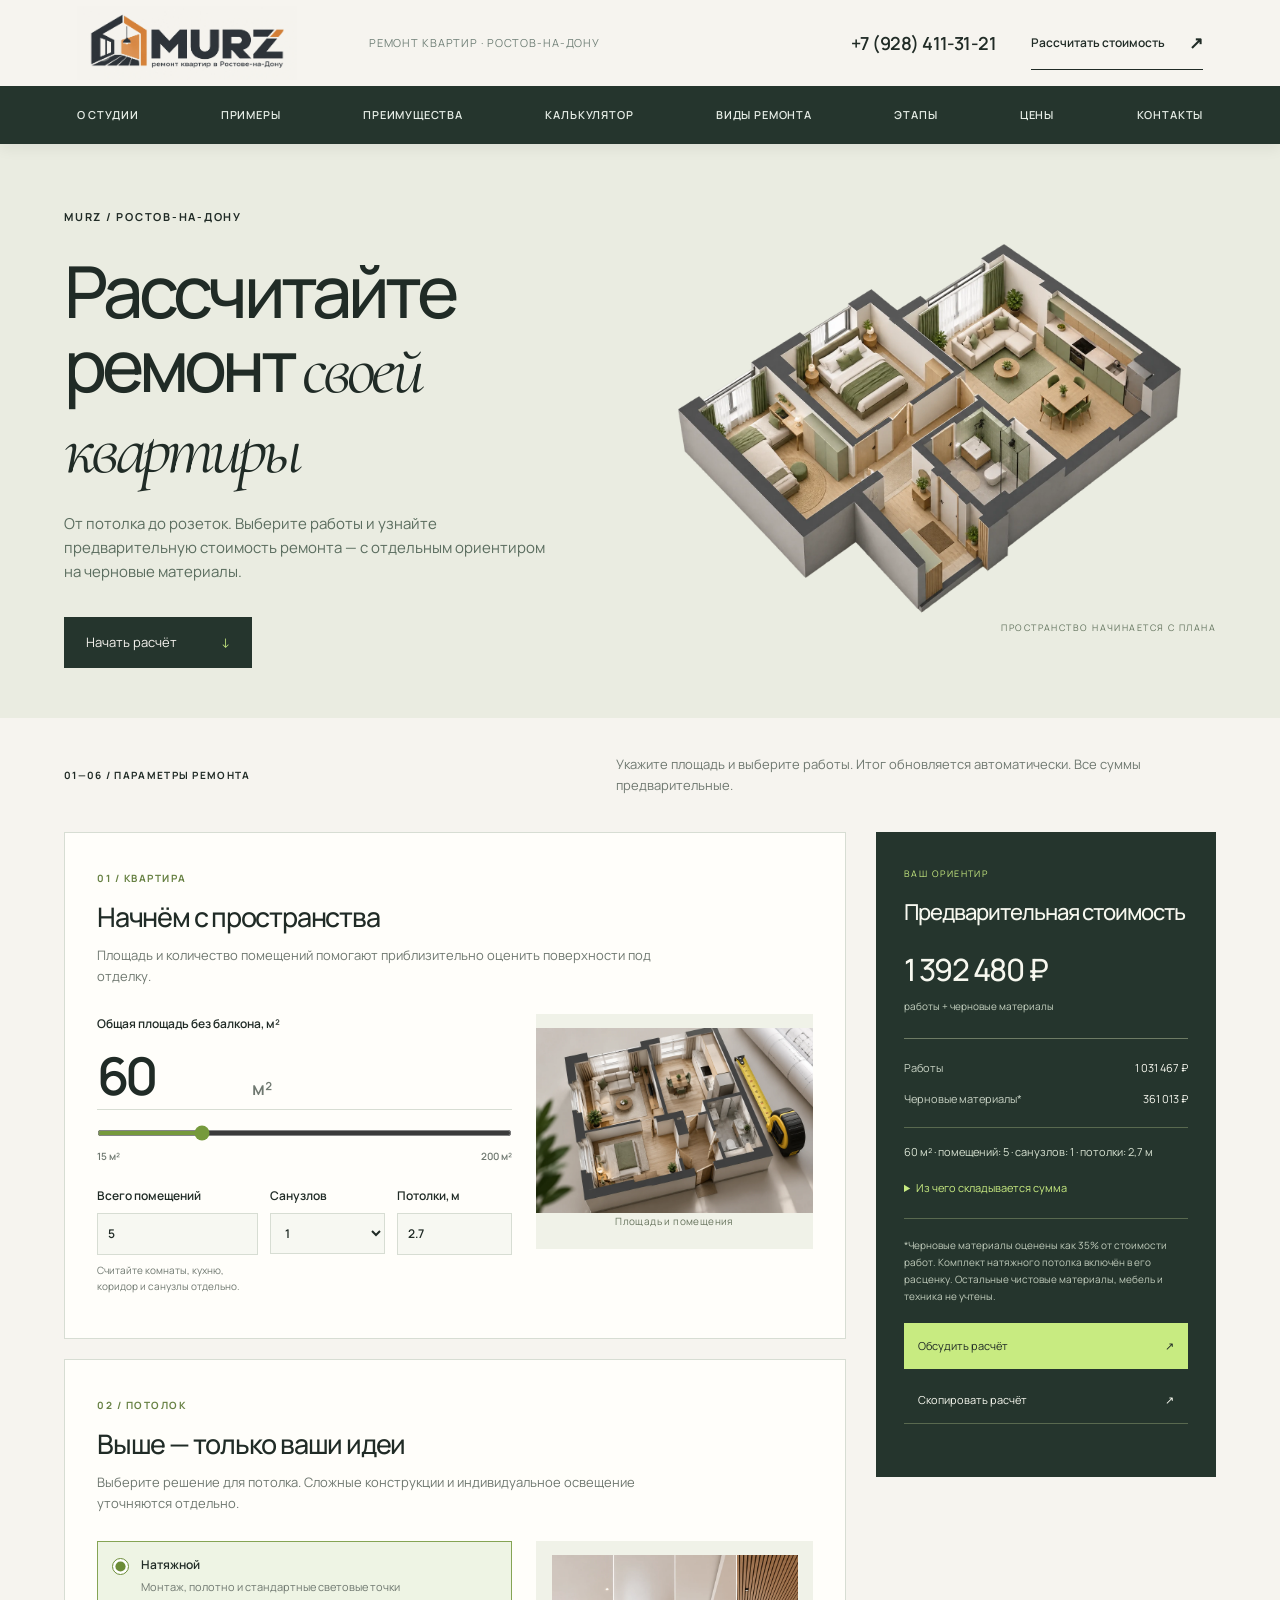
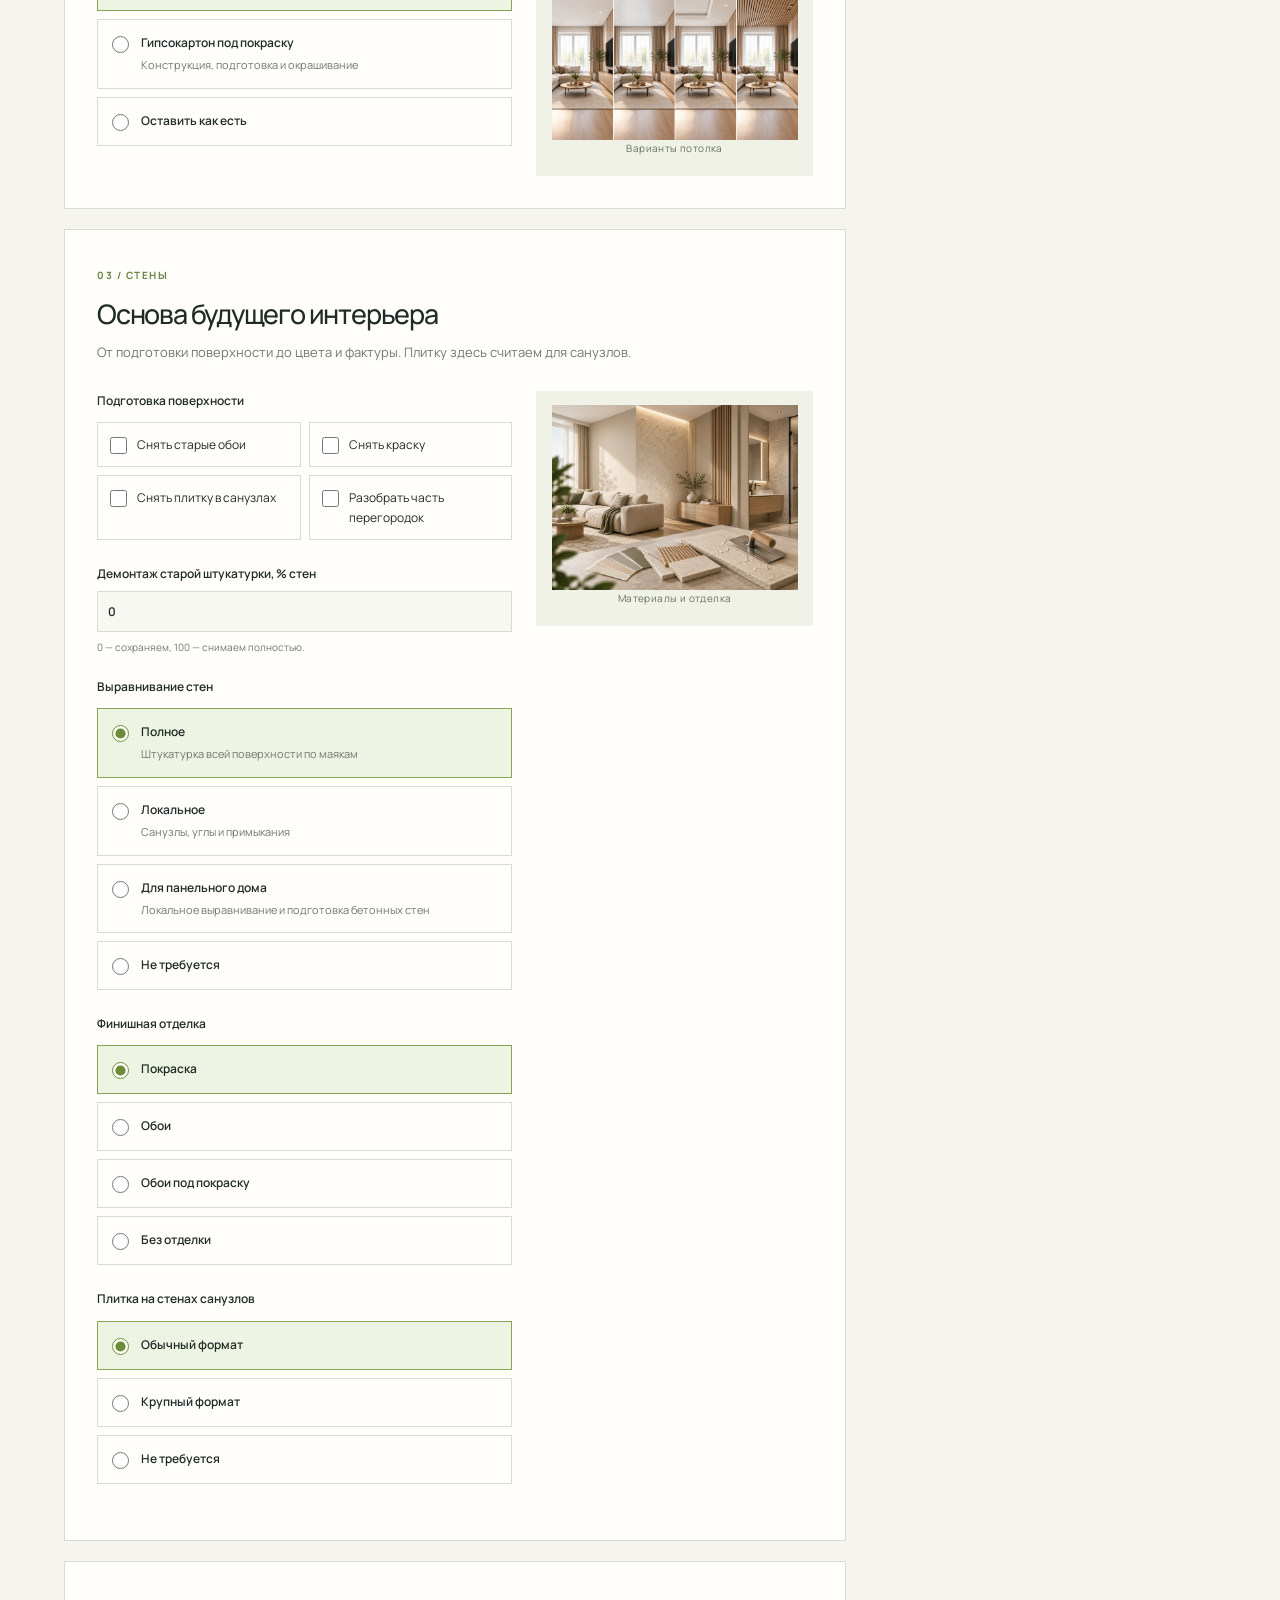
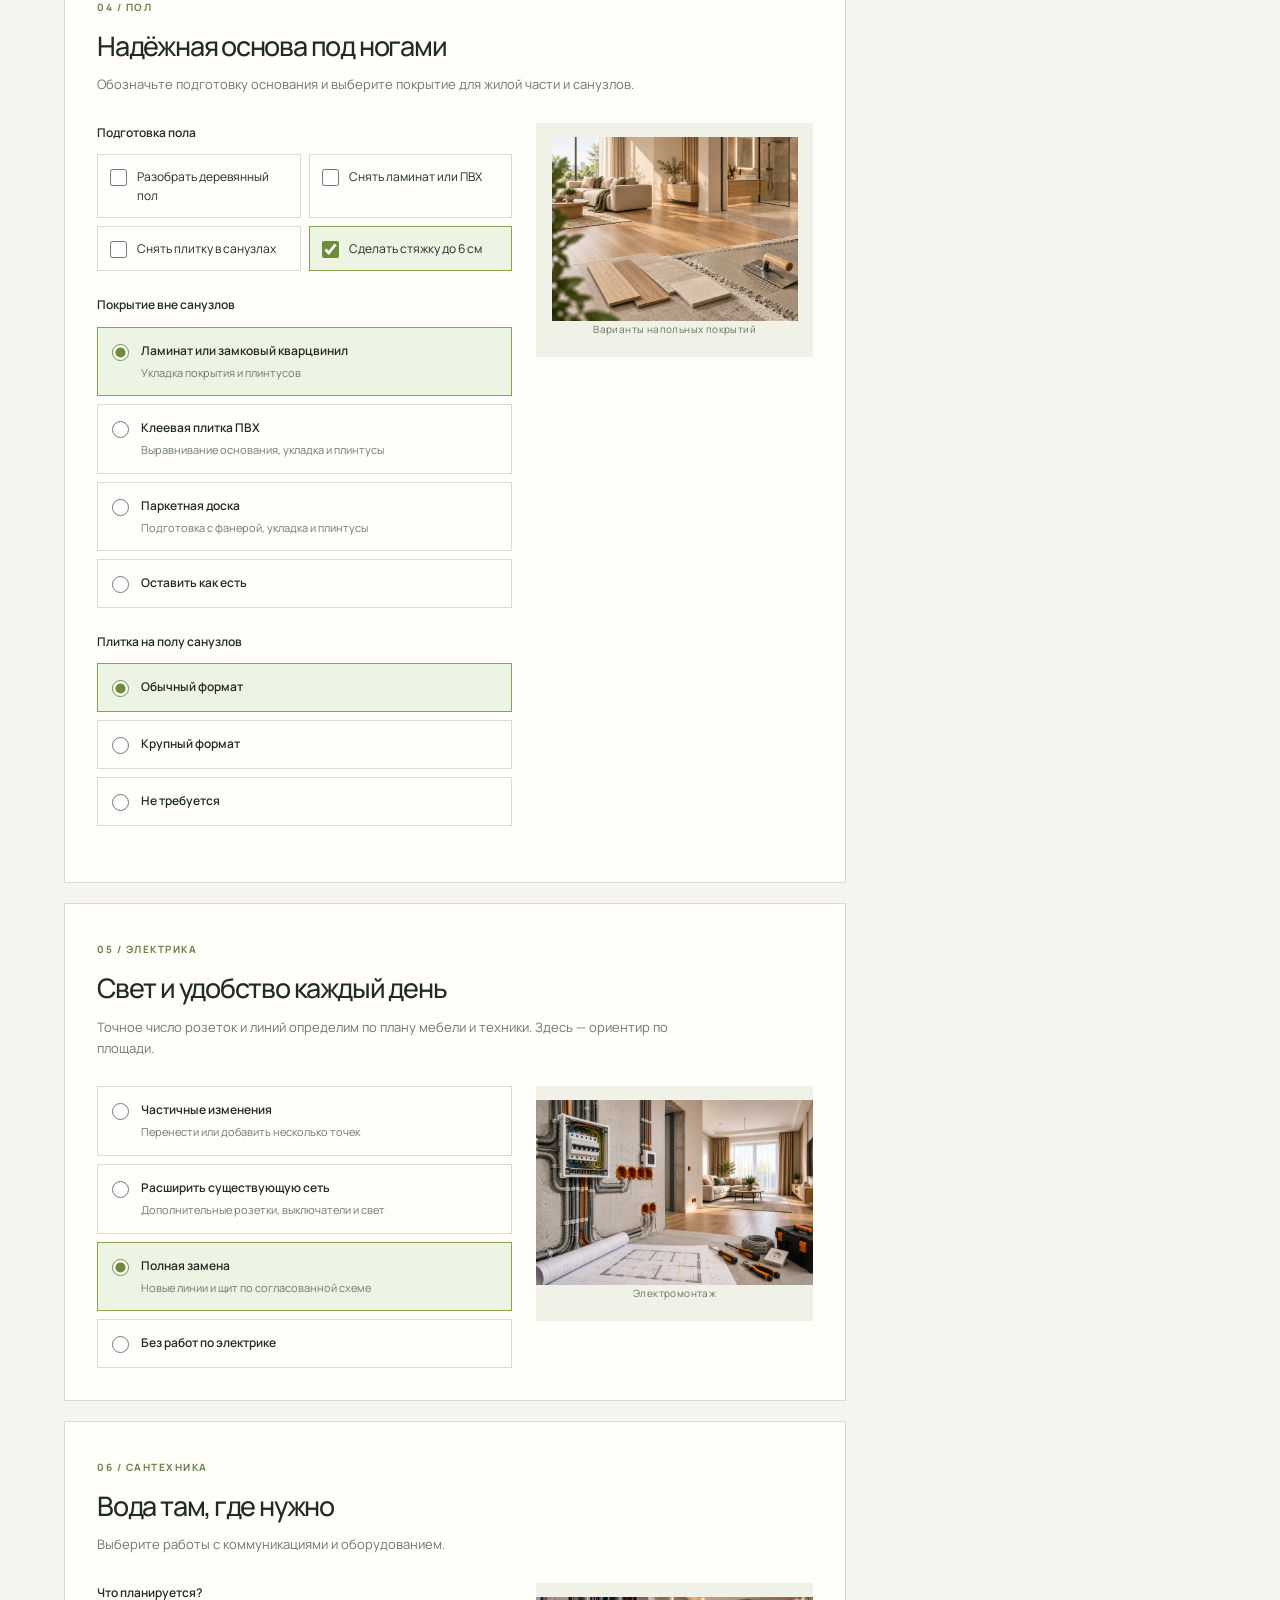
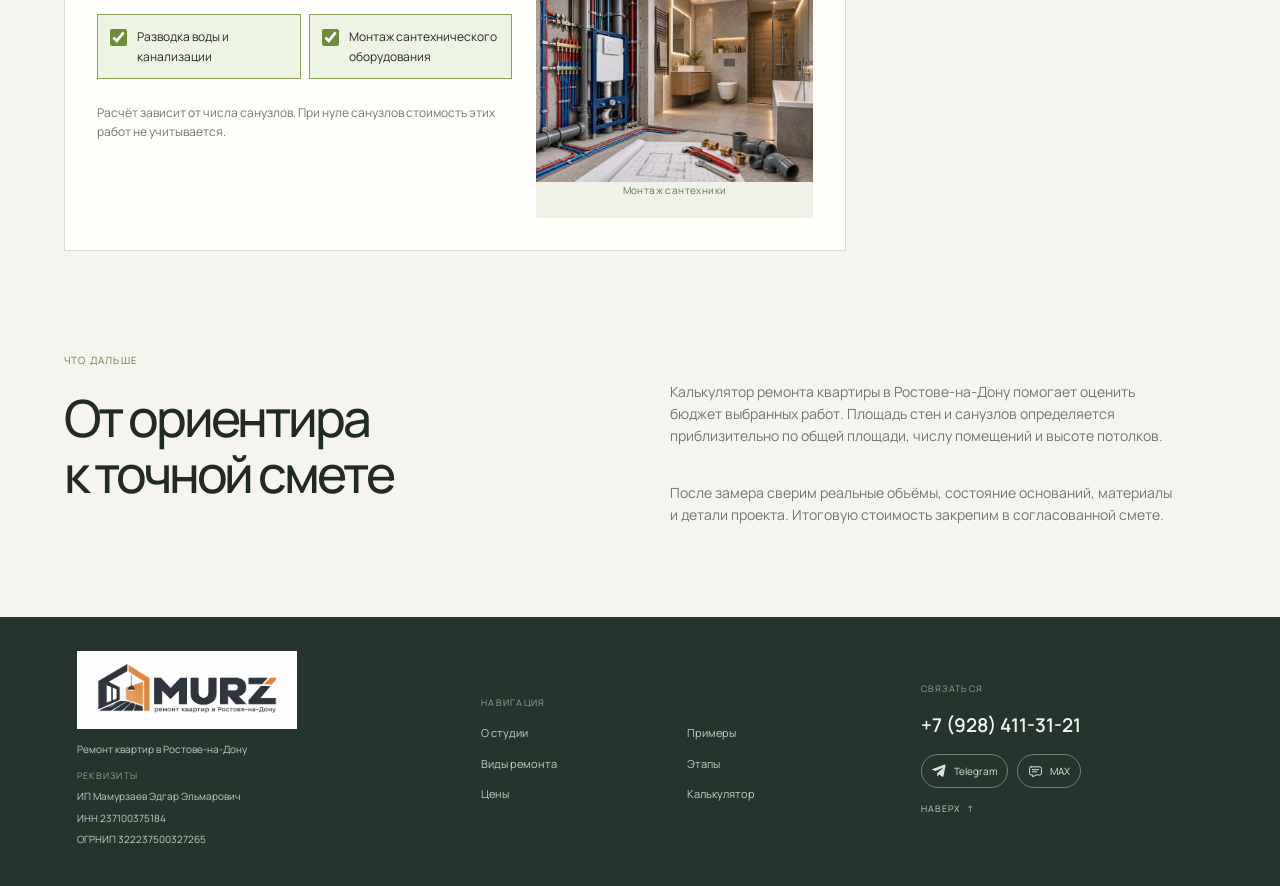
==== commit 9fe751a7: "Polish footer and prepare analytics consent gate" ====
--- a/calculator/index.html
+++ b/calculator/index.html
@@ -6,7 +6,7 @@
   <meta name="description" content="Рассчитайте стоимость ремонта квартиры в Ростове-на-Дону: потолки, стены, пол, электрика и сантехника. Калькулятор MURZ с разбивкой работ и черновых материалов.">
   <meta property="og:title" content="Калькулятор ремонта квартиры — MURZ"><meta property="og:description" content="Шесть шагов от параметров квартиры к предварительной стоимости ремонта."><meta property="og:type" content="website">
   <link rel="stylesheet" href="../fonts/fonts.css">
-  <link rel="stylesheet" href="../styles.css"><link rel="stylesheet" href="calculator.css?v=calc-summary-clearance-20261012">
+  <link rel="stylesheet" href="../styles.css"><link rel="stylesheet" href="calculator.css?v=footer-consent-20261012">
   <script src="rates.js?v=20261012-no-reserve" defer></script><script src="calculator.js?v=20261012-no-reserve" defer></script>
 </head>
 <body class="calc-page">
@@ -14,7 +14,7 @@
     <div class="header-main">
       <a class="brand brand-logo-link" href="../index.html#top" aria-label="MURZ — на главную"><img class="brand-logo" src="../images/murz-logo.webp" alt="Логотип MURZ — ремонт квартир в Ростове-на-Дону" width="2172" height="724"></a>
       <span class="header-place">Ремонт квартир · Ростов-на-Дону</span>
-      <div class="header-contacts"><a class="header-phone" href="tel:+79280001110">+7 (928) 000-11-10</a><a class="header-cta" href="#calculator-form">Рассчитать стоимость <span aria-hidden="true">↗</span></a></div>
+      <div class="header-contacts"><a class="header-phone" href="tel:+79284113121">+7 (928) 411-31-21</a><a class="header-cta" href="#calculator-form">Рассчитать стоимость <span aria-hidden="true">↗</span></a></div>
       <button class="menu-toggle" aria-label="Открыть меню" aria-controls="primary-navigation" aria-expanded="false"><span></span><span></span></button>
     </div>
     <div class="nav-wrap"><nav class="desktop-nav" id="primary-navigation" aria-label="Основная навигация">
@@ -33,10 +33,11 @@
       <section class="calc-section" aria-labelledby="electric-title"><div class="calc-section-heading"><span>05 / ЭЛЕКТРИКА</span><h2 id="electric-title">Свет и удобство каждый день</h2><p>Точное число розеток и линий определим по плану мебели и техники. Здесь — ориентир по площади.</p></div><div class="calc-section-layout"><div class="calc-controls"><div class="option-stack"><label class="option"><input type="radio" name="electric" value="partial"><span><strong>Частичные изменения</strong><small>Перенести или добавить несколько точек</small></span></label><label class="option"><input type="radio" name="electric" value="expanded"><span><strong>Расширить существующую сеть</strong><small>Дополнительные розетки, выключатели и свет</small></span></label><label class="option"><input type="radio" name="electric" value="new" checked><span><strong>Полная замена</strong><small>Новые линии и щит по согласованной схеме</small></span></label><label class="option"><input type="radio" name="electric" value="none"><span><strong>Без работ по электрике</strong></span></label></div></div><figure class="calc-figure"><img src="../images/calc-electric.webp" alt="Электромонтаж: распределительный щит, кабельные линии и точки подключения" width="1536" height="1024" loading="lazy"><figcaption>Электромонтаж</figcaption></figure></div></section>
       <section class="calc-section" aria-labelledby="plumbing-title"><div class="calc-section-heading"><span>06 / САНТЕХНИКА</span><h2 id="plumbing-title">Вода там, где нужно</h2><p>Выберите работы с коммуникациями и оборудованием.</p></div><div class="calc-section-layout"><div class="calc-controls"><fieldset class="calc-group"><legend>Что планируется?</legend><div class="tick-grid"><label class="tick"><input type="checkbox" name="plumbing" value="pipes" checked><span>Разводка воды и канализации</span></label><label class="tick"><input type="checkbox" name="plumbing" value="equipment" checked><span>Монтаж сантехнического оборудования</span></label></div></fieldset><p class="section-help">Расчёт зависит от числа санузлов. При нуле санузлов стоимость этих работ не учитывается.</p></div><figure class="calc-figure"><img src="../images/calc-plumbing.webp" alt="Монтаж водопровода и сантехники в современной ванной комнате" width="1536" height="1024" loading="lazy"><figcaption>Монтаж сантехники</figcaption></figure></div></section>
     </form>
-    <aside class="calc-summary" id="calculation-result" aria-labelledby="summary-title"><span class="summary-eyebrow">ВАШ ОРИЕНТИР</span><h2 id="summary-title">Предварительная стоимость</h2><div class="summary-total" aria-live="polite" aria-atomic="true"><strong id="summary-total">—</strong><span>работы + черновые материалы</span></div><dl class="summary-rows"><div><dt>Работы</dt><dd id="summary-work">—</dd></div><div><dt>Черновые материалы*</dt><dd id="summary-materials">—</dd></div></dl><p id="summary-selection" class="summary-selection"></p><details class="summary-details"><summary>Из чего складывается сумма</summary><dl id="summary-breakdown" class="summary-rows"></dl></details><p class="summary-note">*Черновые материалы оценены как 35% от стоимости работ. Комплект натяжного потолка включён в его расценку. Остальные чистовые материалы, мебель и техника не учтены.</p><a class="summary-phone" href="tel:+79280001110">Обсудить расчёт <span aria-hidden="true">↗</span></a><button type="button" id="copy-calculation" class="summary-copy">Скопировать расчёт <span aria-hidden="true">↗</span></button><span id="copy-status" class="copy-status" role="status"></span><div class="manual-copy" id="manual-copy" hidden><label for="calculation-text">Выделите и скопируйте текст</label><textarea id="calculation-text" readonly rows="8"></textarea></div></aside></div>
+    <aside class="calc-summary" id="calculation-result" aria-labelledby="summary-title"><span class="summary-eyebrow">ВАШ ОРИЕНТИР</span><h2 id="summary-title">Предварительная стоимость</h2><div class="summary-total" aria-live="polite" aria-atomic="true"><strong id="summary-total">—</strong><span>работы + черновые материалы</span></div><dl class="summary-rows"><div><dt>Работы</dt><dd id="summary-work">—</dd></div><div><dt>Черновые материалы*</dt><dd id="summary-materials">—</dd></div></dl><p id="summary-selection" class="summary-selection"></p><details class="summary-details"><summary>Из чего складывается сумма</summary><dl id="summary-breakdown" class="summary-rows"></dl></details><p class="summary-note">*Черновые материалы оценены как 35% от стоимости работ. Комплект натяжного потолка включён в его расценку. Остальные чистовые материалы, мебель и техника не учтены.</p><a class="summary-phone" href="tel:+79284113121">Обсудить расчёт <span aria-hidden="true">↗</span></a><button type="button" id="copy-calculation" class="summary-copy">Скопировать расчёт <span aria-hidden="true">↗</span></button><span id="copy-status" class="copy-status" role="status"></span><div class="manual-copy" id="manual-copy" hidden><label for="calculation-text">Выделите и скопируйте текст</label><textarea id="calculation-text" readonly rows="8"></textarea></div></aside></div>
     <section class="calc-container calc-outro"><div><span>ЧТО ДАЛЬШЕ</span><h2>От ориентира<br>к точной смете</h2></div><div><p>Калькулятор ремонта квартиры в Ростове-на-Дону помогает оценить бюджет выбранных работ. Площадь стен и санузлов определяется приблизительно по общей площади, числу помещений и высоте потолков.</p><p>После замера сверим реальные объёмы, состояние оснований, материалы и детали проекта. Итоговую стоимость закрепим в согласованной смете.</p></div></section>
   </main><a class="mobile-result" href="#calculation-result"><span>Ваш расчёт <span aria-hidden="true">↗</span></span><strong id="mobile-total">—</strong></a>
-  <footer class="calc-footer"><div class="calc-footer-brand"><a class="brand brand-logo-link footer-logo-link" href="../index.html#top" aria-label="MURZ — на главную"><img class="brand-logo" src="../images/murz-logo.webp" alt="Логотип MURZ — ремонт квартир в Ростове-на-Дону" width="2172" height="724"></a><p>Ремонт квартир в Ростове-на-Дону</p><div class="calc-footer-requisites"><span class="calc-footer-label">Реквизиты</span><span>ИП Мамурзаев Эдгар Эльмарович</span><span>ИНН 237100375184</span><span>ОГРНИП 322237500327265</span></div></div><nav aria-label="Навигация в подвале"><a href="../index.html#gallery">Примеры</a><a href="../index.html#services">Виды ремонта</a><a href="#calculator-form">Калькулятор</a><a href="../index.html#prices">Цены</a></nav><div class="calc-footer-end"><a href="tel:+79280001110">+7 (928) 000-11-10</a><a href="#top">НАВЕРХ ↑</a></div></footer>
-  <noscript><p class="calc-container">Для расчёта включите JavaScript или позвоните нам: +7 (928) 000-11-10.</p></noscript>
-  <script src="../script.js?v=sticky-header-20261012" defer></script>
+  <footer class="calc-footer"><div class="calc-footer-brand"><a class="brand brand-logo-link footer-logo-link" href="../index.html#top" aria-label="MURZ — на главную"><img class="brand-logo" src="../images/murz-logo.webp" alt="Логотип MURZ — ремонт квартир в Ростове-на-Дону" width="2172" height="724"></a><p>Ремонт квартир в Ростове-на-Дону</p><div class="calc-footer-requisites"><span class="footer-label">Реквизиты</span><span>ИП Мамурзаев Эдгар Эльмарович</span><span>ИНН 237100375184</span><span>ОГРНИП 322237500327265</span></div></div><div class="calc-footer-navigation"><span class="footer-label">Навигация</span><nav aria-label="Навигация в подвале"><a href="../index.html#about">О студии</a><a href="../index.html#gallery">Примеры</a><a href="../index.html#services">Виды ремонта</a><a href="../index.html#stages">Этапы</a><a href="../index.html#prices">Цены</a><a href="#calculator-form">Калькулятор</a></nav></div><div class="calc-footer-end"><span class="footer-label">Связаться</span><a class="footer-phone" href="tel:+79284113121">+7 (928) 411-31-21</a><div class="footer-messengers" aria-label="Мессенджеры"><span class="footer-messenger" role="img" aria-label="Telegram — ссылка будет добавлена"><svg viewBox="0 0 24 24" aria-hidden="true"><path d="m21.5 3.5-3.2 16.1c-.2 1.1-.9 1.4-1.8.9l-5-3.7-2.4 2.3c-.3.3-.5.5-1 .5l.4-5.1 9.2-8.3c.4-.4-.1-.6-.6-.3L5.8 11.2.9 9.7c-1.1-.3-1.1-1.1.2-1.6L20.2.7c.9-.3 1.7.2 1.3 2.8Z"/></svg><span>Telegram</span></span><span class="footer-messenger" role="img" aria-label="MAX — ссылка будет добавлена"><svg viewBox="0 0 24 24" aria-hidden="true"><path d="M5 4.5h14A2.5 2.5 0 0 1 21.5 7v8a2.5 2.5 0 0 1-2.5 2.5h-6l-5.5 3v-3H5A2.5 2.5 0 0 1 2.5 15V7A2.5 2.5 0 0 1 5 4.5Z"/><path d="M7 9h10M7 12.5h7"/></svg><span>MAX</span></span></div><a class="footer-top" href="#top">НАВЕРХ <span aria-hidden="true">↑</span></a></div></footer>
+  <noscript><p class="calc-container">Для расчёта включите JavaScript или позвоните нам: +7 (928) 411-31-21.</p></noscript>
+  <script src="../script.js?v=footer-consent-20261012" defer></script>
+  <script src="../cookie-consent.js?v=consent-gate-20261012" defer></script>
 </body></html>
--- a/calculator/calculator.css
+++ b/calculator/calculator.css
@@ -71,7 +71,7 @@
 .tick-grid { display: grid; grid-template-columns: 1fr 1fr; gap: 8px; }
 .tick { display: flex; align-items: flex-start; gap: 10px; font-size: 12px; padding: 12px; border: 1px solid var(--line); cursor: pointer; }
 .tick.single { margin-bottom: 8px; }
-.calc-figure { margin: 0; position: sticky; top: 28px; min-width: 0; background: #f0f2e8; padding: 14px 0 20px; }
+.calc-figure { margin: 0; position: sticky; top: 164px; min-width: 0; background: #f0f2e8; padding: 14px 0 20px; }
 .calc-figure img { width: 100%; height: auto; aspect-ratio: 3/2; object-fit: contain; }
 .calc-figure figcaption { text-align: center; font-size: 10px; letter-spacing: .04em; color: #67745d; }
 .calc-icon-panel { display: grid; place-items: center; min-height: 205px; background: #f0f2e8; padding: 30px 14px; }
@@ -132,15 +132,21 @@
 .calc-page .site-header .desktop-nav a:hover, .calc-page .site-header .desktop-nav a:focus-visible { color: var(--lime); }
 .calc-page .menu-toggle { display: none; }
 .calc-page .site-header a:hover, .calc-page .calc-footer a:hover { color: #8caf4b; }
-.calc-page .calc-footer { display: grid; grid-template-columns: minmax(220px, 1fr) auto minmax(180px, 1fr); align-items: center; gap: 28px; padding: 32px clamp(24px, 6vw, 112px) 56px; background: var(--dark); color: #c4cec2; font-size: 10px; letter-spacing: 0; }
+.calc-page .calc-footer { display: grid; grid-template-columns: minmax(220px, 1fr) minmax(290px, 1.1fr) minmax(210px, .8fr); align-items: center; gap: clamp(24px, 4vw, 56px); padding: 34px clamp(24px, 6vw, 112px) 38px; background: var(--dark); color: #c4cec2; font-size: 10px; letter-spacing: 0; }
 .calc-page .calc-footer-brand .brand-logo-link { width: clamp(160px, 18vw, 220px); height: auto; padding: 5px 8px; background: #fff; }
 .calc-page .calc-footer-brand .brand-logo { height: auto; mix-blend-mode: normal; }
 .calc-page .calc-footer-brand > p { margin: 12px 0; }
 .calc-page .calc-footer-requisites { display: grid; gap: 5px; color: #c4cec2; font-size: 10px; line-height: 1.65; }
 .calc-page .calc-footer-label { color: #93a395; font-size: 9px; letter-spacing: .14em; text-transform: uppercase; }
-.calc-page .calc-footer nav { display: flex; flex-wrap: wrap; justify-content: center; gap: 14px 22px; font-size: 11px; }
-.calc-page .calc-footer-end { display: flex; flex-direction: column; align-items: flex-end; gap: 20px; font-size: 12px; }
-.calc-page .calc-footer-end a:first-child { font-size: 18px; font-weight: 600; white-space: nowrap; }
+.calc-page .calc-footer nav { display: grid; grid-template-columns: repeat(2, minmax(0, 1fr)); gap: 13px 24px; margin-top: 14px; font-size: 11px; }
+.calc-page .footer-label { display: block; color: #93a395; font-size: 9px; letter-spacing: .14em; text-transform: uppercase; }
+.calc-page .calc-footer-end { display: flex; flex-direction: column; align-items: flex-start; gap: 14px; font-size: 12px; }
+.calc-page .calc-footer-end .footer-phone { color: #f1f4ec; font-size: 19px; font-weight: 600; white-space: nowrap; }
+.calc-page .footer-messengers { display: flex; flex-wrap: wrap; gap: 9px; }
+.calc-page .footer-messenger { display: inline-flex; align-items: center; gap: 7px; padding: 8px 10px; border: 1px solid #718173; border-radius: 999px; color: #dce4da; font-size: 10px; }
+.calc-page .footer-messenger svg { width: 15px; height: 15px; fill: currentColor; }
+.calc-page .footer-messenger:nth-child(2) svg { fill: none; stroke: currentColor; stroke-width: 1.6; stroke-linecap: round; stroke-linejoin: round; }
+.calc-page .footer-top { display: inline-flex; align-items: center; gap: 7px; color: #c4cec2; font-size: 9px; letter-spacing: .12em; }
 @media (min-width: 761px) {
   html { scroll-padding-top: 154px; }
   .calc-page .site-header { position: sticky; top: 0; box-shadow: 0 4px 14px #18241c12; }
@@ -168,7 +174,11 @@
   .calc-page.menu-open .site-header .nav-wrap { display: block; position: absolute; top: 72px; left: 0; right: 0; box-shadow: 0 18px 30px #1b2a2238; }
   .calc-page .site-header .desktop-nav { position: static; display: flex; flex-direction: column; align-items: stretch; gap: 0; padding: 12px 6vw 20px; }
   .calc-page .site-header .desktop-nav a { padding: 12px 0; font-size: 13px; border-bottom: 1px solid #ffffff1b; }
-  .calc-page .calc-footer { grid-template-columns: 1fr; gap: 22px; padding: 30px 18px 128px; }
-  .calc-page .calc-footer nav { justify-content: flex-start; }
-  .calc-page .calc-footer-end { align-items: flex-start; }
+  .calc-page .calc-footer { grid-template-columns: minmax(0, 1fr) minmax(0, 1fr); gap: 25px 32px; padding: 30px 6vw 128px; }
+  .calc-page .calc-footer-brand { grid-column: 1 / -1; }
 }
+@media (max-width: 540px) {
+  .calc-page .calc-footer { grid-template-columns: 1fr; gap: 23px; padding: 30px 18px 128px; }
+  .calc-page .calc-footer-brand { grid-column: auto; }
+  .calc-page .calc-footer nav { gap: 12px 18px; }
+}
